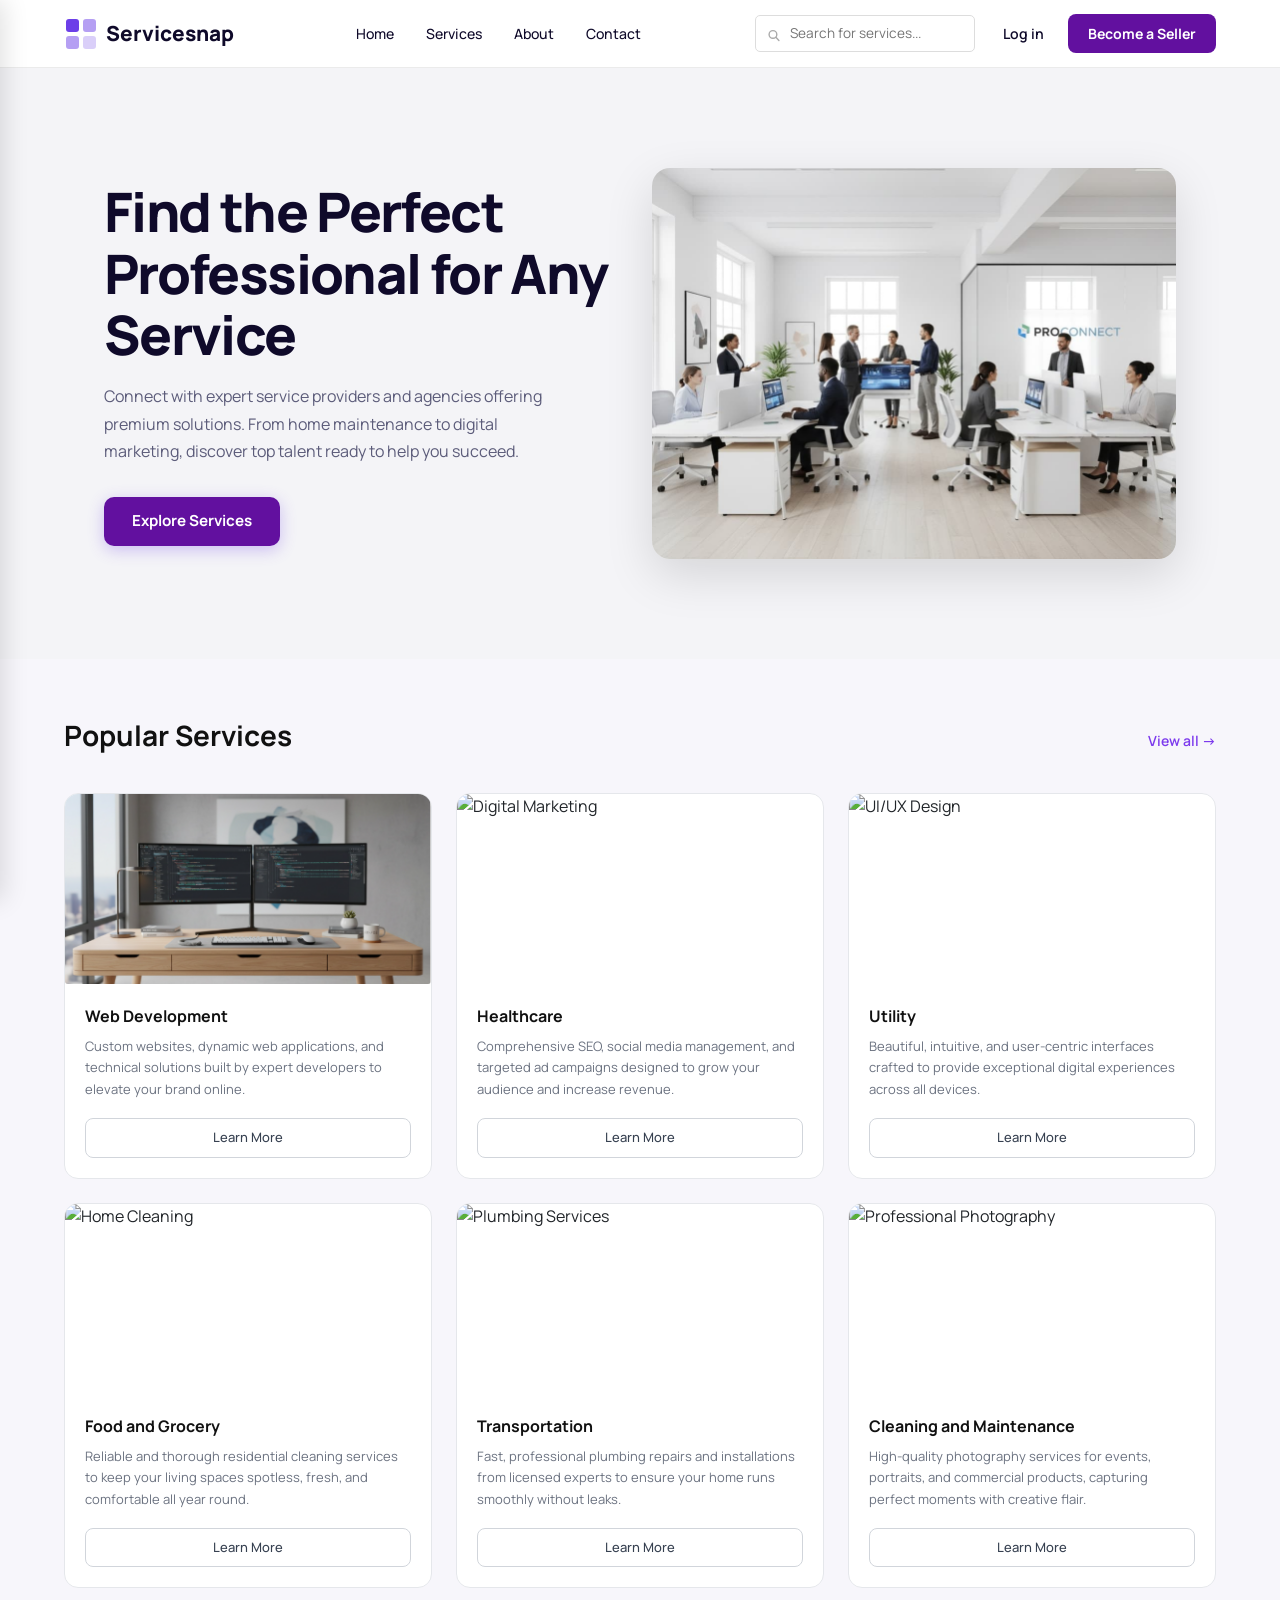
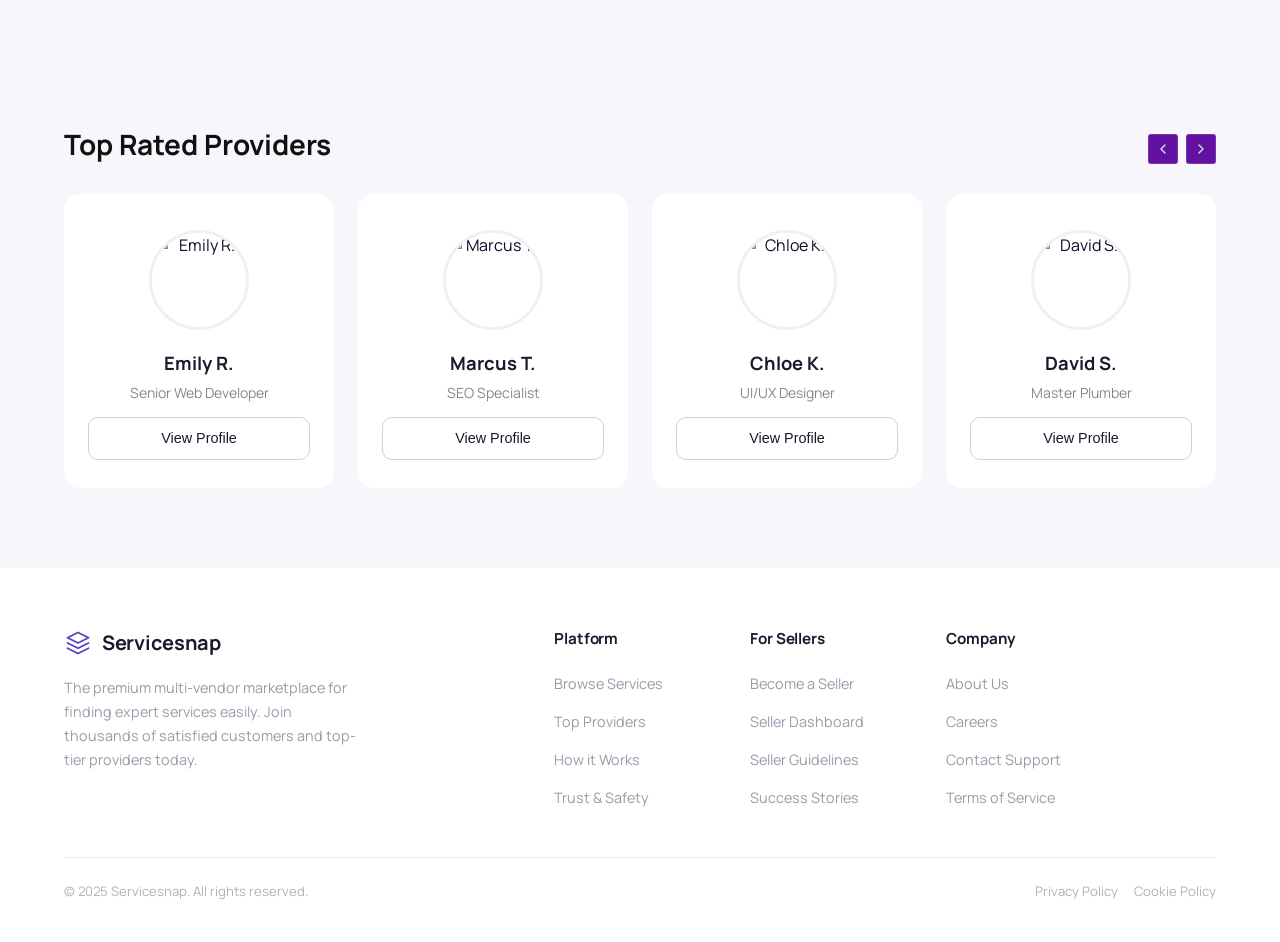
==== index.html @ 3f1d6175 "first project git upload" ====
<!doctype html>
<html lang="en">
  <head>
    <meta charset="UTF-8" />
    <meta name="viewport" content="width=device-width, initial-scale=1.0" />
    <title>Servicesnap – Find the Perfect Professional</title>
    <link
      href="https://cdn.jsdelivr.net/npm/bootstrap@5.3.3/dist/css/bootstrap.min.css"
      rel="stylesheet"
    />
    <link
      href="https://fonts.googleapis.com/css2?family=Manrope:wght@400;500;600;700;800&display=swap"
      rel="stylesheet"
    />
    <!-- Swiper CSS -->
    <link
      rel="stylesheet"
      href="https://cdn.jsdelivr.net/npm/swiper@11/swiper-bundle.min.css"
    />
    <link rel="stylesheet" href="assets/css/bootstrap.min.css" />
    <link rel="stylesheet" href="assets/css/style.css" />
  </head>
  <body>
    <!-- ────────────── NAVBAR ────────────── -->
    <nav class="navbar">
      <div class="container d-flex align-items-center justify-content-between">
        <!-- Brand -->
        <a href="#" class="navbar-brand">
          <svg class="brand-icon" viewBox="0 0 34 34" fill="none">
            <rect x="2" y="2" width="13" height="13" rx="3" fill="#6C3FE8" />
            <rect
              x="19"
              y="2"
              width="13"
              height="13"
              rx="3"
              fill="#6C3FE8"
              opacity="0.5"
            />
            <rect
              x="2"
              y="19"
              width="13"
              height="13"
              rx="3"
              fill="#6C3FE8"
              opacity="0.5"
            />
            <rect
              x="19"
              y="19"
              width="13"
              height="13"
              rx="3"
              fill="#6C3FE8"
              opacity="0.25"
            />
          </svg>
          Servicesnap
        </a>
        <ul class="navbar-nav flex-row d-none d-lg-flex">
          <li class="nav-item"><a class="nav-link" href="#">Home</a></li>
          <li class="nav-item"><a class="nav-link" href="#">Services</a></li>
          <li class="nav-item"><a class="nav-link" href="#">About</a></li>
          <li class="nav-item"><a class="nav-link" href="#">Contact</a></li>
        </ul>
        <!-- Desktop nav links -->
        <div class="desktop-nav-items d-flex align-items-center gap-1">
          <div class="search-wrap ms-2">
            <span class="search-icon">
              <svg width="14" height="14" viewBox="0 0 20 20" fill="none">
                <circle
                  cx="8.5"
                  cy="8.5"
                  r="5.5"
                  stroke="#aaa"
                  stroke-width="2"
                />
                <path
                  d="M13 13L17 17"
                  stroke="#aaa"
                  stroke-width="2"
                  stroke-linecap="round"
                />
              </svg>
            </span>
            <input
              type="text"
              class="search-box"
              placeholder="Search for services..."
            />
          </div>

          <button class="btn-login ms-2">Log in</button>
          <button class="btn-seller ms-1">Become a Seller</button>
        </div>

        <!-- Hamburger -->
        <button class="navbar-toggler" id="hamburgerBtn" aria-label="Open menu">
          <div class="hamburger" id="hamburger">
            <span></span>
            <span></span>
            <span></span>
          </div>
        </button>
      </div>
    </nav>

    <!-- ────────────── DRAWER OVERLAY ────────────── -->
    <div class="drawer-overlay" id="drawerOverlay"></div>

    <!-- ────────────── MOBILE DRAWER ────────────── -->
    <aside class="mobile-drawer" id="mobileDrawer" aria-hidden="true">
      <div class="drawer-header">
        <a href="#" class="navbar-brand" style="font-size: 1.15rem">
          <svg width="28" height="28" viewBox="0 0 34 34" fill="none">
            <rect x="2" y="2" width="13" height="13" rx="3" fill="#6C3FE8" />
            <rect
              x="19"
              y="2"
              width="13"
              height="13"
              rx="3"
              fill="#6C3FE8"
              opacity="0.5"
            />
            <rect
              x="2"
              y="19"
              width="13"
              height="13"
              rx="3"
              fill="#6C3FE8"
              opacity="0.5"
            />
            <rect
              x="19"
              y="19"
              width="13"
              height="13"
              rx="3"
              fill="#6C3FE8"
              opacity="0.25"
            />
          </svg>
          Servify
        </a>
        <button class="drawer-close" id="drawerClose" aria-label="Close menu">
          ✕
        </button>
      </div>

      <div class="drawer-search mt-2">
        <input type="text" placeholder="Search for services..." />
      </div>

      <nav class="drawer-nav">
        <a href="#">Home</a>
        <a href="#">Services</a>
        <a href="#">About</a>
        <a href="#">Contact</a>
      </nav>

      <div class="drawer-footer">
        <a href="#" class="btn-login-full">Log in</a>
        <a href="#" class="btn-seller-full">Become a Seller</a>
      </div>
    </aside>

    <!-- ────────────── HERO SECTION ────────────── -->
    <section class="hero-section">
      <div class="container">
        <div class="row align-items-center">
          <!-- Left Text -->
          <div class="col-lg-6 col-md-6 hero-text mb-4 mb-md-0">
            <h1 class="hero-title">
              Find the Perfect<br />Professional for Any Service
            </h1>
            <p class="hero-subtitle">
              Connect with expert service providers and agencies offering
              premium solutions. From home maintenance to digital marketing,
              discover top talent ready to help you succeed.
            </p>
            <div class="d-flex align-items-center flex-wrap gap-3">
              <a href="#" class="btn-explore">Explore Services</a>
            </div>
          </div>

          <!-- Right Image -->
          <div class="col-lg-6 col-md-6">
            <div class="hero-image-wrap">
              <img
                src="assets/images/hero.png"
                alt="Professional team working in a modern office"
              />
            </div>
          </div>
        </div>
      </div>
    </section>

    <div class="service-section">
      <div class="container">
        <div class="sec-head">
          <h2 class="sec-title">Popular Services</h2>
          <a href="#" class="view-all">View all &#8594;</a>
        </div>
        <div class="grid" id="grid">
          <!-- Card 1 -->
          <div class="card visible">
            <div class="img-wrap">
              <img
                class="card-img"
                src="assets/images/website.png"
                alt="Web Development"
                loading="lazy"
              />
            </div>
            <div class="card-body">
              <div class="card-title">Web Development</div>
              <div class="card-desc">
                Custom websites, dynamic web applications, and technical
                solutions built by expert developers to elevate your brand
                online.
              </div>
              <button class="btn-learn">Learn More</button>
            </div>
          </div>

          <!-- Card 2 -->
          <div class="card visible">
            <div class="img-wrap">
              <img
                class="card-img"
                src="https://images.unsplash.com/photo-1460925895917-afdab827c52f?w=600&q=80"
                alt="Digital Marketing"
                loading="lazy"
              />
            </div>
            <div class="card-body">
              <div class="card-title">Healthcare</div>
              <div class="card-desc">
                Comprehensive SEO, social media management, and targeted ad
                campaigns designed to grow your audience and increase revenue.
              </div>
              <button class="btn-learn">Learn More</button>
            </div>
          </div>

          <!-- Card 3 -->
          <div class="card visible">
            <div class="img-wrap">
              <img
                class="card-img"
                src="https://images.unsplash.com/photo-1586717791821-3f44a563fa4c?w=600&q=80"
                alt="UI/UX Design"
                loading="lazy"
              />
            </div>
            <div class="card-body">
              <div class="card-title">Utility</div>
              <div class="card-desc">
                Beautiful, intuitive, and user-centric interfaces crafted to
                provide exceptional digital experiences across all devices.
              </div>
              <button class="btn-learn">Learn More</button>
            </div>
          </div>

          <!-- Card 4 -->
          <div class="card visible">
            <div class="img-wrap">
              <img
                class="card-img"
                src="https://images.unsplash.com/photo-1558618666-fcd25c85cd64?w=600&q=80"
                alt="Home Cleaning"
                loading="lazy"
              />
            </div>
            <div class="card-body">
              <div class="card-title">Food and Grocery</div>
              <div class="card-desc">
                Reliable and thorough residential cleaning services to keep your
                living spaces spotless, fresh, and comfortable all year round.
              </div>
              <button class="btn-learn">Learn More</button>
            </div>
          </div>

          <!-- Card 5 -->
          <div class="card visible">
            <div class="img-wrap">
              <img
                class="card-img"
                src="https://images.unsplash.com/photo-1585771724684-38269d6639fd?w=600&q=80"
                alt="Plumbing Services"
                loading="lazy"
              />
            </div>
            <div class="card-body">
              <div class="card-title">Transportation</div>
              <div class="card-desc">
                Fast, professional plumbing repairs and installations from
                licensed experts to ensure your home runs smoothly without
                leaks.
              </div>
              <button class="btn-learn">Learn More</button>
            </div>
          </div>

          <!-- Card 6 -->
          <div class="card visible">
            <div class="img-wrap">
              <img
                class="card-img"
                src="https://images.unsplash.com/photo-1606983340126-99ab4feaa64a?w=600&q=80"
                alt="Professional Photography"
                loading="lazy"
              />
            </div>
            <div class="card-body">
              <div class="card-title">Cleaning and Maintenance</div>
              <div class="card-desc">
                High-quality photography services for events, portraits, and
                commercial products, capturing perfect moments with creative
                flair.
              </div>
              <button class="btn-learn">Learn More</button>
            </div>
          </div>

          <!-- Card 7 (hidden) -->
          <div class="card extra">
            <div class="img-wrap">
              <img
                class="card-img"
                src="https://images.unsplash.com/photo-1574717024653-61fd2cf4d44d?w=600&q=80"
                alt="Video Editing"
                loading="lazy"
              />
            </div>
            <div class="card-body">
              <div class="card-title">Video Editing</div>
              <div class="card-desc">
                Professional video editing and post-production for commercials,
                social media, weddings and corporate content.
              </div>
              <button class="btn-learn">Learn More</button>
            </div>
          </div>

          <!-- Card 8 (hidden) -->
          <div class="card extra">
            <div class="img-wrap">
              <img
                class="card-img"
                src="https://images.unsplash.com/photo-1553877522-43269d4ea984?w=600&q=80"
                alt="Business Consulting"
                loading="lazy"
              />
            </div>
            <div class="card-body">
              <div class="card-title">Business Consulting</div>
              <div class="card-desc">
                Strategic consulting to optimize your operations, drive growth,
                and solve your toughest organizational challenges.
              </div>
              <button class="btn-learn">Learn More</button>
            </div>
          </div>

          <!-- Card 9 (hidden) -->
          <div class="card extra">
            <div class="img-wrap">
              <img
                class="card-img"
                src="https://images.unsplash.com/photo-1588702547923-7093a6c3ba33?w=600&q=80"
                alt="IT Support"
                loading="lazy"
              />
            </div>
            <div class="card-body">
              <div class="card-title">IT Support</div>
              <div class="card-desc">
                Reliable IT support and managed services for businesses of all
                sizes, keeping your systems secure, fast and always online.
              </div>
              <button class="btn-learn">Learn More</button>
            </div>
          </div>
        </div>
      </div>
    </div>
    <div class="service-provider">
      <div class="container">
        <div
          class="d-flex justify-content-between align-items-center mb-4 flex-wrap gap-3"
        >
          <h2 class="sec-title">Top Rated Providers</h2>

          <div class="d-flex align-items-center gap-3">
            <!-- Prev / Next arrows -->
            <div class="d-flex gap-2">
              <button
                class="swiper-nav-btn"
                id="provPrev"
                aria-label="Previous"
              >
                <svg
                  width="16"
                  height="16"
                  viewBox="0 0 24 24"
                  fill="none"
                  stroke="currentColor"
                  stroke-width="2.4"
                  stroke-linecap="round"
                  stroke-linejoin="round"
                >
                  <path d="M15 18l-6-6 6-6" />
                </svg>
              </button>
              <button class="swiper-nav-btn" id="provNext" aria-label="Next">
                <svg
                  width="16"
                  height="16"
                  viewBox="0 0 24 24"
                  fill="none"
                  stroke="currentColor"
                  stroke-width="2.4"
                  stroke-linecap="round"
                  stroke-linejoin="round"
                >
                  <path d="M9 18l6-6-6-6" />
                </svg>
              </button>
            </div>
          </div>
        </div>

        <!-- Swiper Slider -->
        <div class="swiper providers-swiper">
          <div class="swiper-wrapper">
            <!-- Slide 1 -->
            <div class="swiper-slide">
              <div class="provider-card">
                <img
                  src="https://randomuser.me/api/portraits/women/44.jpg"
                  alt="Emily R."
                  class="provider-avatar"
                />
                <div class="provider-name">Emily R.</div>
                <div class="provider-role">Senior Web Developer</div>
               
                <button class="btn-view-profile">View Profile</button>
              </div>
            </div>

            <!-- Slide 2 -->
            <div class="swiper-slide">
              <div class="provider-card">
                <img
                  src="https://randomuser.me/api/portraits/men/52.jpg"
                  alt="Marcus T."
                  class="provider-avatar"
                />
                <div class="provider-name">Marcus T.</div>
                <div class="provider-role">SEO Specialist</div>
                
                <button class="btn-view-profile">View Profile</button>
              </div>
            </div>

            <!-- Slide 3 -->
            <div class="swiper-slide">
              <div class="provider-card">
                <img
                  src="https://randomuser.me/api/portraits/women/68.jpg"
                  alt="Chloe K."
                  class="provider-avatar"
                />
                <div class="provider-name">Chloe K.</div>
                <div class="provider-role">UI/UX Designer</div>
               
                <button class="btn-view-profile">View Profile</button>
              </div>
            </div>

            <!-- Slide 4 -->
            <div class="swiper-slide">
              <div class="provider-card">
                <img
                  src="https://randomuser.me/api/portraits/men/36.jpg"
                  alt="David S."
                  class="provider-avatar"
                />
                <div class="provider-name">David S.</div>
                <div class="provider-role">Master Plumber</div>
               
                <button class="btn-view-profile">View Profile</button>
              </div>
            </div>

            <!-- Slide 5 -->
            <div class="swiper-slide">
              <div class="provider-card">
                <img
                  src="https://randomuser.me/api/portraits/women/25.jpg"
                  alt="Sarah M."
                  class="provider-avatar"
                />
                <div class="provider-name">Sarah M.</div>
                <div class="provider-role">Content Strategist</div>
               
                <button class="btn-view-profile">View Profile</button>
              </div>
            </div>

            <!-- Slide 6 -->
            <div class="swiper-slide">
              <div class="provider-card">
                <img
                  src="https://randomuser.me/api/portraits/men/78.jpg"
                  alt="James L."
                  class="provider-avatar"
                />
                <div class="provider-name">James L.</div>
                <div class="provider-role">DevOps Engineer</div>
               
                <button class="btn-view-profile">View Profile</button>
              </div>
            </div>
          </div>
        </div>
      </div>
    </div>

    <footer class="site-footer">
      <div class="container">
        <div class="row">
          <!-- Brand + Tagline -->
          <div class="col-12 col-md-12 col-lg-4 footer-brand-col mb-4 mb-lg-0">
            <div class="footer-brand">
              <!-- Layered stack SVG icon -->
              <svg
                class="stack-icon"
                viewBox="0 0 32 32"
                fill="none"
                xmlns="http://www.w3.org/2000/svg"
              >
                <path
                  d="M4 22L16 28L28 22"
                  stroke="#5b3fc4"
                  stroke-width="2.2"
                  stroke-linecap="round"
                  stroke-linejoin="round"
                />
                <path
                  d="M4 16L16 22L28 16"
                  stroke="#5b3fc4"
                  stroke-width="2.2"
                  stroke-linecap="round"
                  stroke-linejoin="round"
                />
                <path
                  d="M4 10L16 16L28 10L16 4L4 10Z"
                  stroke="#5b3fc4"
                  stroke-width="2.2"
                  stroke-linecap="round"
                  stroke-linejoin="round"
                />
              </svg>
              <span class="brand-name">Servicesnap</span>
            </div>
            <p class="footer-tagline">
              The premium multi-vendor marketplace for finding expert services
              easily. Join thousands of satisfied customers and top-tier
              providers today.
            </p>
          </div>

          <!-- Spacer on large screens -->
          <div class="col-lg-1 d-none d-lg-block"></div>

          <!-- Platform -->
          <div class="col-6 col-sm-4 col-lg-2 footer-col mb-4 mb-lg-0">
            <div class="footer-col-title">Platform</div>
            <ul class="footer-nav-list">
              <li><a href="#">Browse Services</a></li>
              <li><a href="#">Top Providers</a></li>
              <li><a href="#">How it Works</a></li>
              <li><a href="#">Trust &amp; Safety</a></li>
            </ul>
          </div>

          <!-- For Sellers -->
          <div class="col-6 col-sm-4 col-lg-2 footer-col mb-4 mb-lg-0">
            <div class="footer-col-title">For Sellers</div>
            <ul class="footer-nav-list">
              <li><a href="#">Become a Seller</a></li>
              <li><a href="#">Seller Dashboard</a></li>
              <li><a href="#">Seller Guidelines</a></li>
              <li><a href="#">Success Stories</a></li>
            </ul>
          </div>

          <!-- Company -->
          <div class="col-6 col-sm-4 col-lg-2 footer-col mb-4 mb-lg-0">
            <div class="footer-col-title">Company</div>
            <ul class="footer-nav-list">
              <li><a href="#">About Us</a></li>
              <li><a href="#">Careers</a></li>
              <li><a href="#">Contact Support</a></li>
              <li><a href="#">Terms of Service</a></li>
            </ul>
          </div>
        </div>

        <!-- Bottom Bar -->
        <div class="footer-bottom">
          <p>&copy; 2025 Servicesnap. All rights reserved.</p>
          <div class="d-flex gap-3 flex-wrap">
            <a href="#">Privacy Policy</a>
            <a href="#">Cookie Policy</a>
          </div>
        </div>
      </div>
    </footer>

    <script>
      const hamburgerBtn = document.getElementById("hamburgerBtn");
      const hamburger = document.getElementById("hamburger");
      const drawer = document.getElementById("mobileDrawer");
      const overlay = document.getElementById("drawerOverlay");
      const drawerClose = document.getElementById("drawerClose");

      function openDrawer() {
        drawer.classList.add("open");
        overlay.classList.add("active");
        hamburger.classList.add("open");
        drawer.setAttribute("aria-hidden", "false");
        document.body.style.overflow = "hidden";
      }

      function closeDrawer() {
        drawer.classList.remove("open");
        overlay.classList.remove("active");
        hamburger.classList.remove("open");
        drawer.setAttribute("aria-hidden", "true");
        document.body.style.overflow = "";
      }

      hamburgerBtn.addEventListener("click", () => {
        drawer.classList.contains("open") ? closeDrawer() : openDrawer();
      });

      drawerClose.addEventListener("click", closeDrawer);
      overlay.addEventListener("click", closeDrawer);

      // Close on ESC
      document.addEventListener("keydown", (e) => {
        if (e.key === "Escape") closeDrawer();
      });

      // Close drawer on nav link click (mobile)
      drawer
        .querySelectorAll(".drawer-nav a, .drawer-footer a")
        .forEach((link) => {
          link.addEventListener("click", closeDrawer);
        });
    </script>
    <!-- Back to Top Button -->
    <button id="backToTop" aria-label="Back to top">
      <svg
        viewBox="0 0 24 24"
        fill="none"
        stroke="currentColor"
        stroke-width="2.5"
        stroke-linecap="round"
        stroke-linejoin="round"
      >
        <path d="M18 15l-6-6-6 6" />
      </svg>
    </button>

    <script>
      const btn = document.getElementById("backToTop");

      window.addEventListener("scroll", () => {
        if (window.scrollY > 200) {
          btn.classList.add("show");
        } else {
          btn.classList.remove("show");
        }
      });

      btn.addEventListener("click", () => {
        window.scrollTo({ top: 0, behavior: "smooth" });
      });
    </script>
    <script src="assets/js/bootstrap.min.js"></script>
    <!-- Swiper JS -->
    <script src="https://cdn.jsdelivr.net/npm/swiper@11/swiper-bundle.min.js"></script>
    <script>
      const swiper = new Swiper(".providers-swiper", {
        loop: true,
        grabCursor: true,
        spaceBetween: 24,
        pagination: {
          el: ".swiper-pagination",
          clickable: true,
        },
        navigation: {
          prevEl: "#provPrev",
          nextEl: "#provNext",
        },
        breakpoints: {
          0: { slidesPerView: 1, spaceBetween: 16 },
          480: { slidesPerView: 1.3, spaceBetween: 16 },
          640: { slidesPerView: 2, spaceBetween: 20 },
          900: { slidesPerView: 3, spaceBetween: 24 },
          1200: { slidesPerView: 4, spaceBetween: 24 },
        },
      });
    </script>
    <script src="assets/js/custom.js"></script>
  </body>
</html>
---- assets/css/style.css ----
*,
*::before,
*::after {
  box-sizing: border-box;
  margin: 0;
  padding: 0;
}

:root {
  --purple: #62109f;
  --purple-dark: #5530c4;
  --purple-light: #ede9fd;
  --text-dark: #0f0a2a;
  --text-muted: #5c5c7a;
  --bg-light: #f4f4f7;
  --white: #ffffff;
  --nav-height: 68px;
}
.container {
  max-width: 1200px;
  margin: 0 auto;
}
body {
  font-family: "Manrope", sans-serif;
  background: #f7f6fb;
  color: var(--text-dark);
  overflow-x: hidden;
}

/* ──────────── NAVBAR ──────────── */
.navbar {
  height: var(--nav-height);
  background: var(--white);
  border-bottom: 1px solid #ebebeb;
  position: sticky;
  top: 0;
  z-index: 1000;
}

.navbar-brand {
  display: flex;
  align-items: center;
  gap: 8px;
  font-size: 1.3rem;
  font-weight: 800;
  color: var(--text-dark) !important;
  text-decoration: none;
}

.brand-icon {
  width: 34px;
  height: 34px;
}

.navbar-nav .nav-link {
  font-size: 0.88rem;
  font-weight: 500;
  color: var(--text-dark) !important;
  padding: 0.45rem 1rem !important;
  transition: color 0.2s;
}

.navbar-nav .nav-link:hover {
  color: var(--purple) !important;
}

.search-box {
  border: 1px solid #ddd;
  border-radius: 5px;
  padding: 7px 18px;
  font-size: 0.85rem;
  width: 220px;
  outline: none;
  font-family: "Manrope", sans-serif;
  transition: border-color 0.2s;
}
.search-box:focus {
  border-color: var(--purple);
}

.search-wrap {
  position: relative;
}
.search-wrap .search-icon {
  position: absolute;
  left: 12px;
  top: 50%;
  transform: translateY(-50%);
  color: #aaa;
  font-size: 14px;
  pointer-events: none;
}
.search-wrap input {
  padding-left: 34px;
}

.btn-login {
  background: transparent;
  border: none;
  font-size: 0.88rem;
  font-weight: 600;
  color: var(--text-dark);
  cursor: pointer;
  padding: 7px 16px;
  border-radius: 8px;
  transition: background 0.2s;
}
.btn-login:hover {
  background: var(--bg-light);
}

.btn-seller {
  background: var(--purple);
  color: var(--white);
  border: none;
  border-radius: 8px;
  padding: 9px 20px;
  font-size: 0.88rem;
  font-weight: 700;
  cursor: pointer;
  transition:
    background 0.2s,
    transform 0.15s;
  white-space: nowrap;
}
.btn-seller:hover {
  background: var(--purple-dark);
  transform: translateY(-1px);
}

/* ──────────── MOBILE OFFCANVAS MENU ──────────── */
.navbar-toggler {
  border: none;
  background: transparent;
  padding: 6px;
  cursor: pointer;
  display: none;
}

.hamburger {
  width: 24px;
  height: 18px;
  display: flex;
  flex-direction: column;
  justify-content: space-between;
  cursor: pointer;
}

.hamburger span {
  display: block;
  height: 2.5px;
  background: var(--text-dark);
  border-radius: 4px;
  transition: all 0.35s cubic-bezier(0.4, 0, 0.2, 1);
  transform-origin: center;
}

.hamburger.open span:nth-child(1) {
  transform: translateY(7.75px) rotate(45deg);
}
.hamburger.open span:nth-child(2) {
  opacity: 0;
  transform: scaleX(0);
}
.hamburger.open span:nth-child(3) {
  transform: translateY(-7.75px) rotate(-45deg);
}

/* Slide-in drawer from left */
.mobile-drawer {
  position: fixed;
  top: 0;
  left: 0;
  width: 280px;
  height: 100vh;
  background: var(--white);
  box-shadow: 4px 0 24px rgba(0, 0, 0, 0.12);
  transform: translateX(-100%);
  transition: transform 0.38s cubic-bezier(0.4, 0, 0.2, 1);
  z-index: 2000;
  display: flex;
  flex-direction: column;
  padding: 0;
  overflow-y: auto;
}

.mobile-drawer.open {
  transform: translateX(0);
}

.drawer-overlay {
  position: fixed;
  inset: 0;
  background: rgba(0, 0, 0, 0.4);
  z-index: 1999;
  opacity: 0;
  pointer-events: none;
  transition: opacity 0.35s ease;
}

.drawer-overlay.active {
  opacity: 1;
  pointer-events: all;
}

.drawer-header {
  display: flex;
  align-items: center;
  justify-content: space-between;
  padding: 18px 20px;
  border-bottom: 1px solid #eee;
}

.drawer-close {
  background: transparent;
  border: none;
  cursor: pointer;
  width: 32px;
  height: 32px;
  border-radius: 50%;
  display: flex;
  align-items: center;
  justify-content: center;
  transition: background 0.2s;
  font-size: 18px;
  color: var(--text-muted);
}

.drawer-close:hover {
  background: var(--bg-light);
}

.drawer-nav {
  padding: 12px 0;
  flex: 1;
}

.drawer-nav a {
  display: block;
  padding: 13px 24px;
  font-size: 0.95rem;
  font-weight: 500;
  color: var(--text-dark);
  text-decoration: none;
  transition:
    background 0.2s,
    color 0.2s,
    padding-left 0.2s;
  border-left: 3px solid transparent;
}

.drawer-nav a:hover {
  background: var(--purple-light);
  color: var(--purple);
  padding-left: 30px;
  border-left-color: var(--purple);
}

.drawer-footer {
  padding: 20px;
  border-top: 1px solid #eee;
  display: flex;
  flex-direction: column;
  gap: 10px;
}

.drawer-footer .btn-login-full {
  width: 100%;
  padding: 11px;
  text-align: center;
  border: 1.5px solid #ddd;
  border-radius: 8px;
  font-weight: 600;
  font-size: 0.9rem;
  color: var(--text-dark);
  text-decoration: none;
  transition: border-color 0.2s;
}

.drawer-footer .btn-login-full:hover {
  border-color: var(--purple);
  color: var(--purple);
}

.drawer-footer .btn-seller-full {
  width: 100%;
  padding: 11px;
  text-align: center;
  background: var(--purple);
  color: var(--white);
  border-radius: 8px;
  font-weight: 700;
  font-size: 0.9rem;
  text-decoration: none;
  transition: background 0.2s;
}

.drawer-footer .btn-seller-full:hover {
  background: var(--purple-dark);
}

.drawer-search {
  padding: 12px 20px 0;
}

.drawer-search input {
  width: 100%;
  border: 1px solid #ddd;
  border-radius: 5px;
  padding: 9px 18px;
  font-size: 0.88rem;
  font-family: "Manrope", sans-serif;
  outline: none;
}

.drawer-search input:focus {
  border-color: var(--purple);
}

/* ──────────── HERO SECTION ──────────── */
.hero-section {
  background: var(--bg-light);
  padding: 100px 80px;
}

.hero-title {
  font-size: clamp(2.2rem, 5vw, 3.4rem);
  font-weight: 800;
  line-height: 1.13;
  color: var(--text-dark);
  letter-spacing: -0.03em;
  margin-bottom: 1.1rem;
}

.hero-subtitle {
  font-size: 1rem;
  color: var(--text-muted);
  line-height: 1.7;
  max-width: 440px;
  margin-bottom: 2rem;
}

.btn-explore {
  background: var(--purple);
  color: var(--white);
  border: none;
  border-radius: 10px;
  padding: 13px 28px;
  font-size: 0.95rem;
  font-weight: 700;
  cursor: pointer;
  text-decoration: none;
  display: inline-flex;
  align-items: center;
  gap: 8px;
  transition:
    background 0.2s,
    transform 0.15s,
    box-shadow 0.2s;
  box-shadow: 0 4px 16px rgba(108, 63, 232, 0.3);
}

.btn-explore:hover {
  background: var(--purple-dark);
  transform: translateY(-2px);
  box-shadow: 0 8px 24px rgba(108, 63, 232, 0.38);
  color: var(--white);
}

.btn-how {
  background: transparent;
  border: none;
  font-size: 0.93rem;
  font-weight: 600;
  color: var(--text-dark);
  cursor: pointer;
  display: inline-flex;
  align-items: center;
  gap: 9px;
  text-decoration: none;
  transition: color 0.2s;
}

.btn-how:hover {
  color: var(--purple);
}

.play-circle {
  width: 36px;
  height: 36px;
  border-radius: 50%;
  border: 1.5px solid currentColor;
  display: flex;
  align-items: center;
  justify-content: center;
  flex-shrink: 0;
  transition:
    background 0.2s,
    color 0.2s;
}

.btn-how:hover .play-circle {
  background: var(--purple);
  color: var(--white);
  border-color: var(--purple);
}

.play-triangle {
  width: 0;
  height: 0;
  border-style: solid;
  border-width: 5px 0 5px 9px;
  border-color: transparent transparent transparent currentColor;
  margin-left: 2px;
}

.hero-image-wrap {
  position: relative;
  border-radius: 18px;
  overflow: hidden;
  box-shadow: 0 16px 48px rgba(0, 0, 0, 0.13);
}

.hero-image-wrap img {
  width: 100%;
  height: 100%;
  object-fit: cover;
  display: block;
}

/* Fade-in animation on load */
.hero-text {
  animation: fadeUp 0.7s ease both;
}
.hero-image-wrap {
  animation: fadeUp 0.7s 0.18s ease both;
}

@keyframes fadeUp {
  from {
    opacity: 0;
    transform: translateY(28px);
  }
  to {
    opacity: 1;
    transform: translateY(0);
  }
}

/* ──────────── RESPONSIVE ──────────── */
@media (max-width: 991px) {
  .desktop-nav-items {
    display: none !important;
  }
  .navbar-toggler {
    display: flex;
  }
}

@media (max-width: 767px) {
  .hero-section {
    padding: 40px 0 50px;
    min-height: unset;
  }
  .hero-image-wrap {
    margin-top: 36px;
    border-radius: 14px;
    max-height: 260px;
  }
}
/* ===========Service Section Start=========== */
.service-section {
  padding: 60px 0px;
  margin: 0 auto;
}

.sec-head {
  display: flex;
  align-items: center;
  justify-content: space-between;
  margin-bottom: 32px;
}

.sec-title {
  font-size: 28px;
  font-weight: 700;
  color: #111;
}

.view-all {
  color: #7c3aed;
  font-size: 14px;
  font-weight: 600;
  text-decoration: none;
  display: flex;
  align-items: center;
  gap: 5px;
  transition: gap 0.2s;
}

.view-all:hover {
  gap: 10px;
  color: #6d28d9;
}

.grid {
  display: grid;
  grid-template-columns: repeat(3, 1fr);
  gap: 24px;
}

.card {
  background: #fff;
  border: 1px solid #e5e7eb;
  border-radius: 14px;
  overflow: hidden;
  transition:
    transform 0.25s,
    box-shadow 0.25s;
  display: none;
}

.card.visible {
  display: block;
}

.card:hover {
  transform: translateY(-7px);
  box-shadow: 0 16px 40px rgba(0, 0, 0, 0.1);
}

.img-wrap {
  overflow: hidden;
  height: 190px;
}

.card-img {
  width: 100%;
  height: 190px;
  object-fit: cover;
  display: block;
  transition: transform 0.35s;
}

.card:hover .card-img {
  transform: scale(1.06);
}

.card-body {
  padding: 20px;
}

.card-title {
  font-size: 16px;
  font-weight: 700;
  color: #111;
  margin-bottom: 8px;
}

.card-desc {
  font-size: 13px;
  color: #6b7280;
  line-height: 1.65;
  margin-bottom: 18px;
  min-height: 58px;
}

.btn-learn {
  display: block;
  width: 100%;
  padding: 9px 0;
  border: 1.5px solid #d1d5db;
  background: #fff;
  color: #374151;
  font-size: 13px;
  font-weight: 500;
  border-radius: 8px;
  cursor: pointer;
  transition:
    background 0.2s,
    color 0.2s,
    border-color 0.2s;
  text-align: center;
}

.btn-learn:hover {
  background: #7c3aed;
  color: #fff;
  border-color: #7c3aed;
}

@media (max-width: 900px) {
  .grid {
    grid-template-columns: repeat(2, 1fr);
  }
}
@media (max-width: 560px) {
  .grid {
    grid-template-columns: 1fr;
  }
}
/* ===========Service Section End=========== */

.section-title {
  font-size: 2rem;
  font-weight: 700;
  color: #c8cfe8;
  letter-spacing: -0.5px;
}

.view-all-link {
  color: #7c5cfc;
  text-decoration: none;
  font-weight: 500;
  font-size: 0.95rem;
  display: inline-flex;
  align-items: center;
  gap: 6px;
  transition: gap 0.2s ease;
}

.view-all-link:hover {
  color: #9b82ff;
  gap: 10px;
}

.view-all-link svg {
  transition: transform 0.2s ease;
}

.view-all-link:hover svg {
  transform: translateX(3px);
}


/* ===============Service Section End================== */
/* ===========Service-provider Section Start=========== */
.service-provider {
  padding: 80px 0;
}
/* Provider Card */
.provider-card {
  background: #ffffff;
  border-radius: 16px;
  padding: 36px 24px 28px;
  text-align: center;
  border: none;
  transition:
    transform 0.25s ease,
    box-shadow 0.25s ease;
}

.provider-card:hover {
  transform: translateY(-6px);
}

.provider-avatar {
  width: 100px;
  height: 100px;
  border-radius: 50%;
  object-fit: cover;
  margin: 0 auto 20px;
  display: block;
  border: 3px solid #f0f0f0;
}

.provider-name {
  font-size: 1.15rem;
  font-weight: 700;
  color: #1a1a2e;
  margin-bottom: 4px;
}

.provider-role {
  font-size: 0.875rem;
  color: #888;
  font-weight: 400;
  margin-bottom: 14px;
}

.btn-view-profile {
  width: 100%;
  border: 1.5px solid #d0d0d0;
  background: transparent;
  color: #1a1a2e;
  border-radius: 10px;
  padding: 10px 0;
  font-size: 0.9rem;
  font-weight: 500;
  font-family: "DM Sans", sans-serif;
  transition:
    background 0.2s ease,
    border-color 0.2s ease,
    color 0.2s ease;
}

.btn-view-profile:hover {
  background: var(--purple);
  border-color: #1a1a2e;
  color: #fff;
}

/* ── Swiper Nav Arrows ── */
.swiper-nav-btn {
  width: 30px;
  height: 30px;
  border-radius: 10%;
  border: 1.5px solid rgba(255, 255, 255, 0.15);
  background: var(--purple);
  color: #c8cfe8;
  display: inline-flex;
  align-items: center;
  justify-content: center;
  cursor: pointer;
  transition:
    background 0.2s ease,
    border-color 0.2s ease;
  flex-shrink: 0;
}
.swiper-nav-btn:hover {
  background: #7c5cfc;
  border-color: #7c5cfc;
  color: #fff;
}

/* ── Responsive ── */
@media (max-width: 575.98px) {
  .swiper-nav-btn {
    width: 34px;
    height: 34px;
  }
}
/* ===========Service-provider Section End=========== */
/* ── Footer ── */
.site-footer {
  background: #ffffff;
  padding: 60px 0 40px;
}

/* Brand block */
.footer-brand {
  display: flex;
  align-items: center;
  gap: 10px;
  margin-bottom: 18px;
}

.footer-brand .brand-name {
  font-size: 1.25rem;
  font-weight: 700;
  color: #1a1a2e;
  letter-spacing: -0.3px;
}

/* Stack icon SVG */
.stack-icon {
  width: 28px;
  height: 28px;
  flex-shrink: 0;
}

.footer-tagline {
  font-size: 0.9rem;
  color: #9a9aaa;
  line-height: 1.65;
  max-width: 300px;
}

/* Nav columns */
.footer-col-title {
  font-size: 0.95rem;
  font-weight: 700;
  color: #1a1a2e;
  margin-bottom: 20px;
  letter-spacing: -0.1px;
}

.footer-nav-list {
  list-style: none;
  padding: 0;
  margin: 0;
  display: flex;
  flex-direction: column;
  gap: 14px;
}

.footer-nav-list li a {
  text-decoration: none;
  font-size: 0.9rem;
  color: #9a9aaa;
  font-weight: 400;
  transition: color 0.2s ease;
  white-space: nowrap;
}

.footer-nav-list li a:hover {
  color: #5b3fc4;
}

/* Bottom bar */
.footer-bottom {
  border-top: 1px solid #ebebeb;
  margin-top: 48px;
  padding-top: 24px;
  display: flex;
  flex-wrap: wrap;
  justify-content: space-between;
  align-items: center;
  gap: 12px;
}

.footer-bottom p {
  font-size: 0.82rem;
  color: #b0b0be;
  margin: 0;
}

.footer-bottom a {
  font-size: 0.82rem;
  color: #b0b0be;
  text-decoration: none;
  transition: color 0.2s ease;
}

.footer-bottom a:hover {
  color: #5b3fc4;
}

/* ── Mobile tweaks ── */
@media (max-width: 767.98px) {
  .site-footer {
    padding: 40px 0 32px;
  }

  .footer-brand-col {
    margin-bottom: 36px;
  }

  .footer-col {
    margin-bottom: 28px;
  }

  .footer-tagline {
    max-width: 100%;
  }

  .footer-bottom {
    flex-direction: column;
    align-items: flex-start;
    margin-top: 32px;
  }
}

@media (min-width: 768px) and (max-width: 991.98px) {
  .footer-brand-col {
    margin-bottom: 36px;
  }
}

/* ── Back to Top Button ── */
#backToTop {
  position: fixed;
  bottom: 32px;
  right: 32px;
  width: 46px;
  height: 46px;
  background: var(--purple);
  color: #fff;
  border: none;
  border-radius: 10%;
  display: flex;
  align-items: center;
  justify-content: center;
  cursor: pointer;
  box-shadow: 0 4px 20px rgba(91, 63, 196, 0.4);
  opacity: 0;
  visibility: hidden;
  transform: translateY(16px);
  transition:
    opacity 0.3s ease,
    transform 0.3s ease,
    visibility 0.3s ease,
    background 0.2s ease;
  z-index: 9999;
}

#backToTop.show {
  opacity: 1;
  visibility: visible;
  transform: translateY(0);
}

#backToTop:hover {
  background: #4a2fa8;
}

#backToTop svg {
  width: 18px;
  height: 18px;
}

@media (max-width: 575.98px) {
  #backToTop {
    bottom: 20px;
    right: 20px;
    width: 42px;
    height: 42px;
  }
}
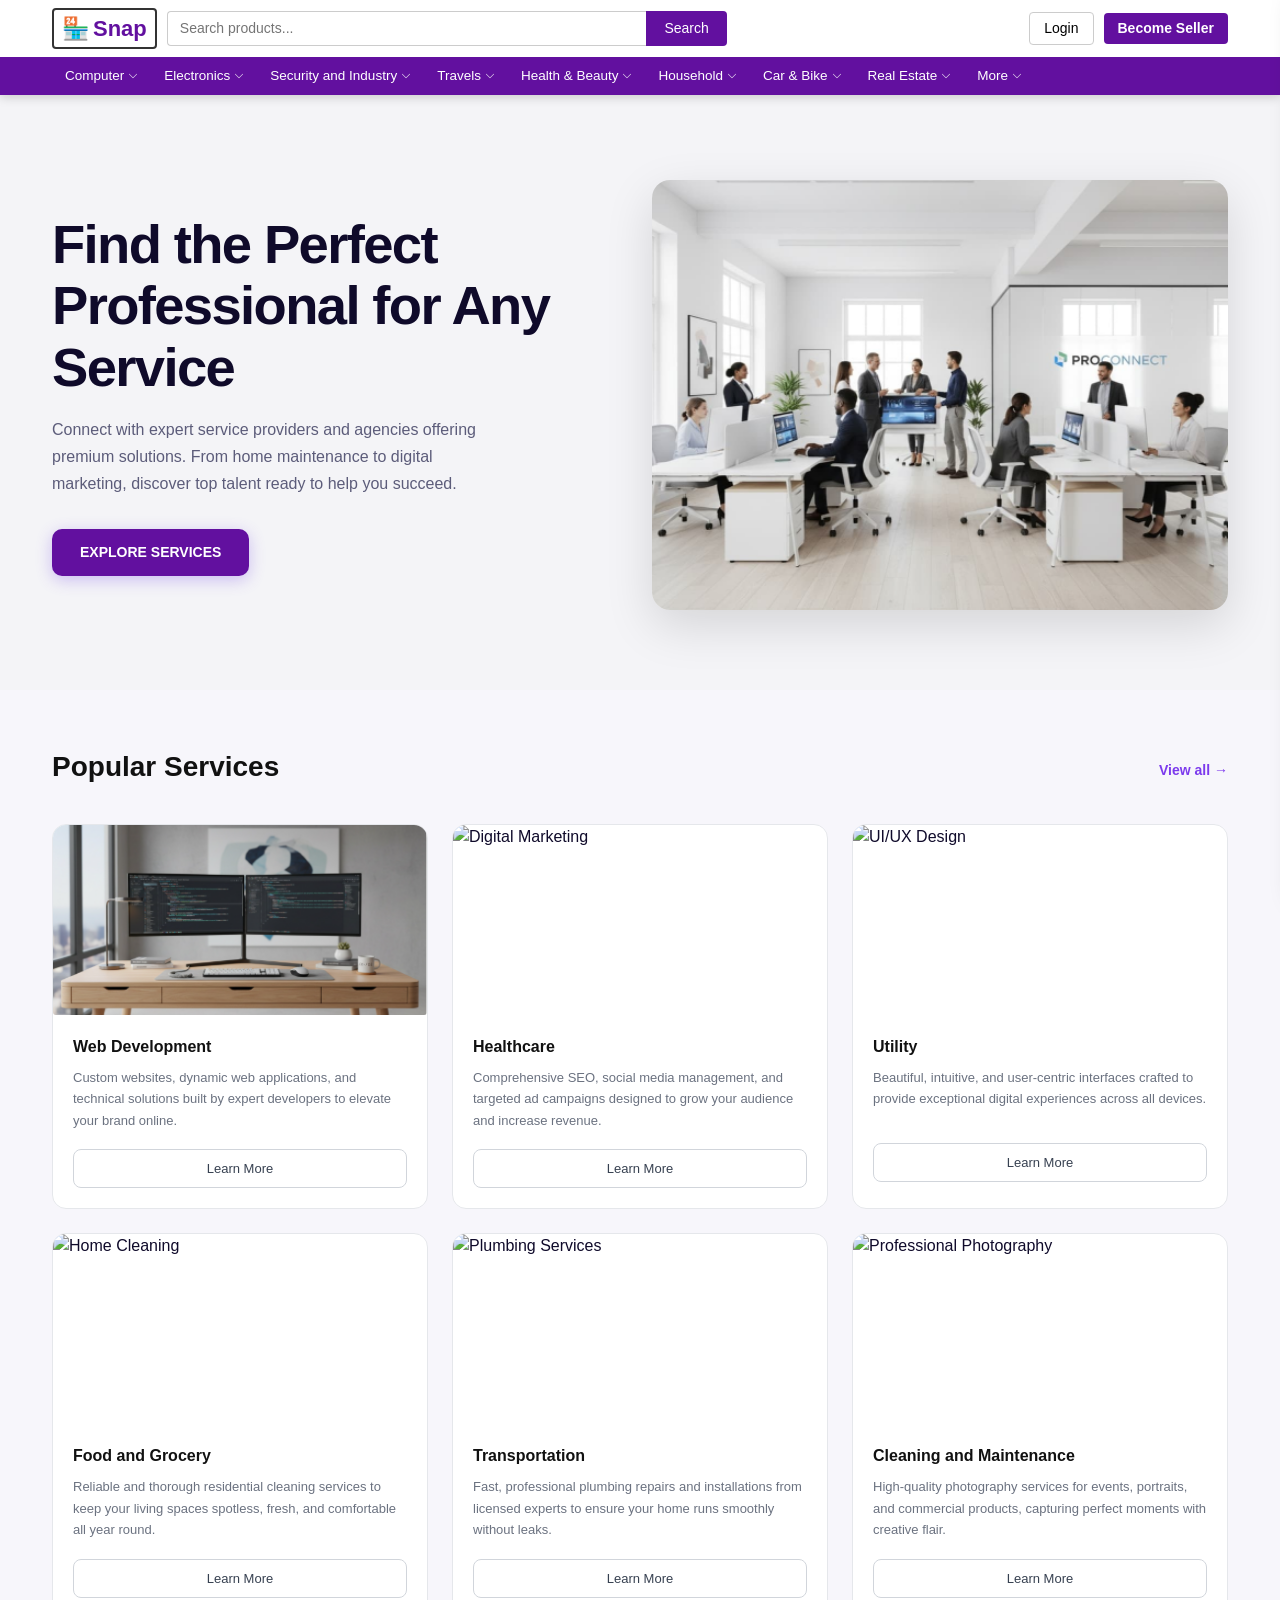
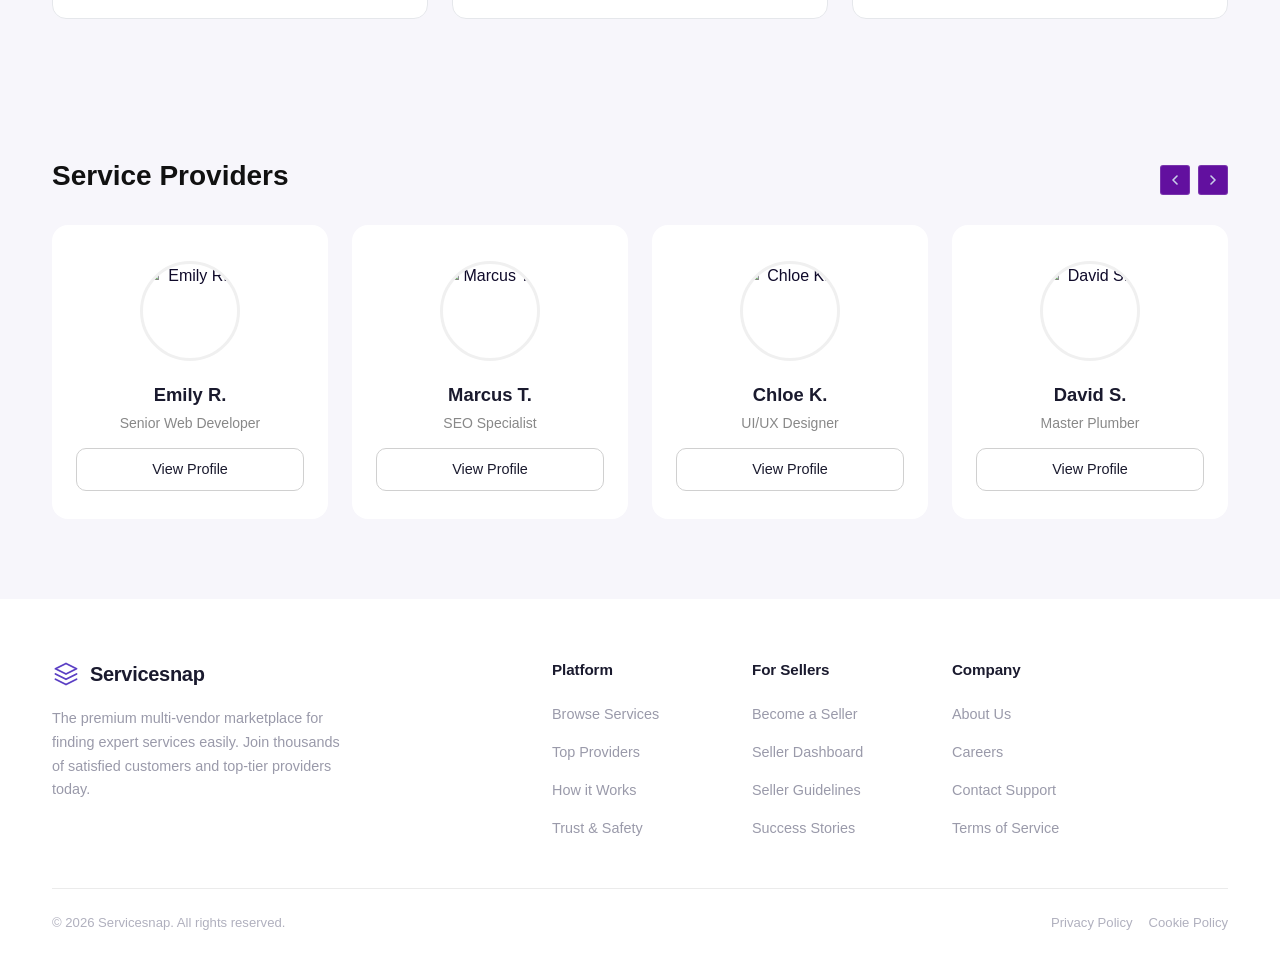
==== commit 2b087227: "menubar update" ====
--- a/index.html
+++ b/index.html
@@ -4,170 +4,822 @@
     <meta charset="UTF-8" />
     <meta name="viewport" content="width=device-width, initial-scale=1.0" />
     <title>Servicesnap – Find the Perfect Professional</title>
+    <!-- Fontawesome CSS -->
     <link
-      href="https://cdn.jsdelivr.net/npm/bootstrap@5.3.3/dist/css/bootstrap.min.css"
+      href="https://cdn.jsdelivr.net/npm/bootstrap-icons@1.11.3/font/bootstrap-icons.min.css"
       rel="stylesheet"
     />
-    <link
-      href="https://fonts.googleapis.com/css2?family=Manrope:wght@400;500;600;700;800&display=swap"
-      rel="stylesheet"
-    />
+    <link rel="stylesheet" href="assets/css/fontawesome.css" />
     <!-- Swiper CSS -->
-    <link
-      rel="stylesheet"
-      href="https://cdn.jsdelivr.net/npm/swiper@11/swiper-bundle.min.css"
-    />
+    <link rel="stylesheet" href="assets/css/swiper-bundle.min.css" />
+    <!-- Bootstrap 5 CSS -->
     <link rel="stylesheet" href="assets/css/bootstrap.min.css" />
+    <!-- Main Custom CSS -->
     <link rel="stylesheet" href="assets/css/style.css" />
   </head>
   <body>
-    <!-- ────────────── NAVBAR ────────────── -->
-    <nav class="navbar">
-      <div class="container d-flex align-items-center justify-content-between">
-        <!-- Brand -->
-        <a href="#" class="navbar-brand">
-          <svg class="brand-icon" viewBox="0 0 34 34" fill="none">
-            <rect x="2" y="2" width="13" height="13" rx="3" fill="#6C3FE8" />
-            <rect
-              x="19"
-              y="2"
-              width="13"
-              height="13"
-              rx="3"
-              fill="#6C3FE8"
-              opacity="0.5"
-            />
-            <rect
-              x="2"
-              y="19"
-              width="13"
-              height="13"
-              rx="3"
-              fill="#6C3FE8"
-              opacity="0.5"
-            />
-            <rect
-              x="19"
-              y="19"
-              width="13"
-              height="13"
-              rx="3"
-              fill="#6C3FE8"
-              opacity="0.25"
-            />
-          </svg>
-          Servicesnap
-        </a>
-        <ul class="navbar-nav flex-row d-none d-lg-flex">
-          <li class="nav-item"><a class="nav-link" href="#">Home</a></li>
-          <li class="nav-item"><a class="nav-link" href="#">Services</a></li>
-          <li class="nav-item"><a class="nav-link" href="#">About</a></li>
-          <li class="nav-item"><a class="nav-link" href="#">Contact</a></li>
-        </ul>
-        <!-- Desktop nav links -->
-        <div class="desktop-nav-items d-flex align-items-center gap-1">
-          <div class="search-wrap ms-2">
-            <span class="search-icon">
-              <svg width="14" height="14" viewBox="0 0 20 20" fill="none">
-                <circle
-                  cx="8.5"
-                  cy="8.5"
-                  r="5.5"
-                  stroke="#aaa"
-                  stroke-width="2"
-                />
-                <path
-                  d="M13 13L17 17"
-                  stroke="#aaa"
-                  stroke-width="2"
-                  stroke-linecap="round"
-                />
-              </svg>
-            </span>
-            <input
-              type="text"
-              class="search-box"
-              placeholder="Search for services..."
-            />
-          </div>
-
-          <button class="btn-login ms-2">Log in</button>
-          <button class="btn-seller ms-1">Become a Seller</button>
+    <!-- ════════ STICKY HEADER ════════ -->
+    <!-- ════════ STICKY HEADER ════════ -->
+    <div id="site-header">
+      <div class="top-bar">
+        <div class="container">
+          <a href="#" class="logo-wrap">
+            <span class="logo-icon">🏪</span>
+            <span class="logo-bd">Snap</span><span class="logo-stall"></span>
+          </a>
+          <div class="search-wrap">
+            <input type="text" placeholder="Search products..." />
+            <button>Search</button>
+          </div>
+          <div class="top-right">
+            <a href="#">
+              <button class="btn-login">Login</button>
+            </a>
+            <a href="#" class="btn-sell">Become Seller</a>
+          </div>
+          <button class="hamburger-btn" id="hamburgerBtn">
+            <i class="bi bi-list"></i>
+          </button>
         </div>
-
-        <!-- Hamburger -->
-        <button class="navbar-toggler" id="hamburgerBtn" aria-label="Open menu">
-          <div class="hamburger" id="hamburger">
-            <span></span>
-            <span></span>
-            <span></span>
-          </div>
-        </button>
       </div>
-    </nav>
-
-    <!-- ────────────── DRAWER OVERLAY ────────────── -->
-    <div class="drawer-overlay" id="drawerOverlay"></div>
-
-    <!-- ────────────── MOBILE DRAWER ────────────── -->
-    <aside class="mobile-drawer" id="mobileDrawer" aria-hidden="true">
-      <div class="drawer-header">
-        <a href="#" class="navbar-brand" style="font-size: 1.15rem">
-          <svg width="28" height="28" viewBox="0 0 34 34" fill="none">
-            <rect x="2" y="2" width="13" height="13" rx="3" fill="#6C3FE8" />
-            <rect
-              x="19"
-              y="2"
-              width="13"
-              height="13"
-              rx="3"
-              fill="#6C3FE8"
-              opacity="0.5"
-            />
-            <rect
-              x="2"
-              y="19"
-              width="13"
-              height="13"
-              rx="3"
-              fill="#6C3FE8"
-              opacity="0.5"
-            />
-            <rect
-              x="19"
-              y="19"
-              width="13"
-              height="13"
-              rx="3"
-              fill="#6C3FE8"
-              opacity="0.25"
-            />
-          </svg>
-          Servify
-        </a>
-        <button class="drawer-close" id="drawerClose" aria-label="Close menu">
-          ✕
-        </button>
+
+      <!-- DESKTOP NAV -->
+      <nav class="nav-bar">
+        <div class="container">
+          <ul>
+            <!-- 1 Computer -->
+            <li>
+              <a href="#">Computer <i class="bi bi-chevron-down arrow"></i></a>
+              <ul class="dd1">
+                <li>
+                  <a href="#"
+                    >Laptop <i class="bi bi-chevron-right sub-arrow"></i
+                  ></a>
+                  <ul class="dd2">
+                    <li><a href="#">Gaming Laptop</a></li>
+                    <li><a href="#">Ultrabook</a></li>
+                    <li><a href="#">Business Laptop</a></li>
+                    <li><a href="#">Chromebook</a></li>
+                  </ul>
+                </li>
+                <li>
+                  <a href="#"
+                    >Desktop PC <i class="bi bi-chevron-right sub-arrow"></i
+                  ></a>
+                  <ul class="dd2">
+                    <li><a href="#">Gaming PC</a></li>
+                    <li><a href="#">All-in-One PC</a></li>
+                    <li><a href="#">Mini PC</a></li>
+                  </ul>
+                </li>
+                <li>
+                  <a href="#"
+                    >Monitor <i class="bi bi-chevron-right sub-arrow"></i
+                  ></a>
+                  <ul class="dd2">
+                    <li><a href="#">LED Monitor</a></li>
+                    <li><a href="#">Gaming Monitor</a></li>
+                    <li><a href="#">4K Monitor</a></li>
+                  </ul>
+                </li>
+                <li><a href="#">Keyboard &amp; Mouse</a></li>
+                <li><a href="#">UPS &amp; Power</a></li>
+                <li><a href="#">RAM &amp; Storage</a></li>
+                <li><a href="#">Processor &amp; Motherboard</a></li>
+                <li><a href="#">Printer &amp; Scanner</a></li>
+              </ul>
+            </li>
+
+            <!-- 2 Electronics -->
+            <li>
+              <a href="#"
+                >Electronics <i class="bi bi-chevron-down arrow"></i
+              ></a>
+              <ul class="dd1">
+                <li>
+                  <a href="#"
+                    >Mobile Phone <i class="bi bi-chevron-right sub-arrow"></i
+                  ></a>
+                  <ul class="dd2">
+                    <li><a href="#">Samsung</a></li>
+                    <li><a href="#">iPhone</a></li>
+                    <li><a href="#">Xiaomi</a></li>
+                    <li><a href="#">Realme</a></li>
+                    <li><a href="#">Oppo / Vivo</a></li>
+                  </ul>
+                </li>
+                <li>
+                  <a href="#"
+                    >TV &amp; Display
+                    <i class="bi bi-chevron-right sub-arrow"></i
+                  ></a>
+                  <ul class="dd2">
+                    <li><a href="#">Smart TV</a></li>
+                    <li><a href="#">LED TV</a></li>
+                    <li><a href="#">OLED TV</a></li>
+                    <li><a href="#">Projector</a></li>
+                  </ul>
+                </li>
+                <li>
+                  <a href="#"
+                    >Audio <i class="bi bi-chevron-right sub-arrow"></i
+                  ></a>
+                  <ul class="dd2">
+                    <li><a href="#">Earbuds / TWS</a></li>
+                    <li><a href="#">Headphones</a></li>
+                    <li><a href="#">Bluetooth Speaker</a></li>
+                    <li><a href="#">Sound Bar</a></li>
+                  </ul>
+                </li>
+                <li><a href="#">Smart Watch</a></li>
+                <li><a href="#">Tablet</a></li>
+                <li><a href="#">Camera &amp; DSLR</a></li>
+                <li><a href="#">Gaming Console</a></li>
+              </ul>
+            </li>
+
+            <!-- 3 Security -->
+            <li>
+              <a href="#"
+                >Security and Industry <i class="bi bi-chevron-down arrow"></i
+              ></a>
+              <ul class="dd1">
+                <li>
+                  <a href="#"
+                    >CCTV Camera <i class="bi bi-chevron-right sub-arrow"></i
+                  ></a>
+                  <ul class="dd2">
+                    <li><a href="#">IP Camera</a></li>
+                    <li><a href="#">Dome Camera</a></li>
+                    <li><a href="#">Bullet Camera</a></li>
+                    <li><a href="#">PTZ Camera</a></li>
+                  </ul>
+                </li>
+                <li>
+                  <a href="#"
+                    >Access Control <i class="bi bi-chevron-right sub-arrow"></i
+                  ></a>
+                  <ul class="dd2">
+                    <li><a href="#">Fingerprint Device</a></li>
+                    <li><a href="#">Face Recognition</a></li>
+                    <li><a href="#">Card Reader</a></li>
+                  </ul>
+                </li>
+                <li><a href="#">DVR / NVR</a></li>
+                <li><a href="#">Electric Fence</a></li>
+                <li><a href="#">Fire Safety</a></li>
+                <li><a href="#">Solar System</a></li>
+                <li><a href="#">Generator</a></li>
+              </ul>
+            </li>
+
+            <!-- 4 Travels -->
+            <li>
+              <a href="#">Travels <i class="bi bi-chevron-down arrow"></i></a>
+              <ul class="dd1">
+                <li>
+                  <a href="#"
+                    >Air Ticket <i class="bi bi-chevron-right sub-arrow"></i
+                  ></a>
+                  <ul class="dd2">
+                    <li><a href="#">Domestic</a></li>
+                    <li><a href="#">International</a></li>
+                  </ul>
+                </li>
+                <li><a href="#">Hotel Booking</a></li>
+                <li><a href="#">Tour Package</a></li>
+                <li><a href="#">Visa Assistance</a></li>
+                <li><a href="#">Travel Accessories</a></li>
+              </ul>
+            </li>
+
+            <!-- 5 Health & Beauty -->
+            <li>
+              <a href="#"
+                >Health &amp; Beauty <i class="bi bi-chevron-down arrow"></i
+              ></a>
+              <ul class="dd1">
+                <li>
+                  <a href="#"
+                    >Skin Care <i class="bi bi-chevron-right sub-arrow"></i
+                  ></a>
+                  <ul class="dd2">
+                    <li><a href="#">Face Wash</a></li>
+                    <li><a href="#">Moisturizer</a></li>
+                    <li><a href="#">Sunscreen</a></li>
+                    <li><a href="#">Serum</a></li>
+                  </ul>
+                </li>
+                <li>
+                  <a href="#"
+                    >Hair Care <i class="bi bi-chevron-right sub-arrow"></i
+                  ></a>
+                  <ul class="dd2">
+                    <li><a href="#">Shampoo</a></li>
+                    <li><a href="#">Hair Oil</a></li>
+                    <li><a href="#">Hair Dryer</a></li>
+                  </ul>
+                </li>
+                <li><a href="#">Supplement &amp; Nutrition</a></li>
+                <li><a href="#">Medical Equipment</a></li>
+                <li><a href="#">Personal Care</a></li>
+                <li><a href="#">Perfume &amp; Fragrance</a></li>
+              </ul>
+            </li>
+
+            <!-- 6 Household -->
+            <li>
+              <a href="#">Household <i class="bi bi-chevron-down arrow"></i></a>
+              <ul class="dd1">
+                <li>
+                  <a href="#"
+                    >Kitchen Appliance
+                    <i class="bi bi-chevron-right sub-arrow"></i
+                  ></a>
+                  <ul class="dd2">
+                    <li><a href="#">Rice Cooker</a></li>
+                    <li><a href="#">Blender</a></li>
+                    <li><a href="#">Microwave</a></li>
+                    <li><a href="#">Air Fryer</a></li>
+                  </ul>
+                </li>
+                <li>
+                  <a href="#"
+                    >Furniture <i class="bi bi-chevron-right sub-arrow"></i
+                  ></a>
+                  <ul class="dd2">
+                    <li><a href="#">Sofa</a></li>
+                    <li><a href="#">Bed</a></li>
+                    <li><a href="#">Wardrobe</a></li>
+                    <li><a href="#">Dining Table</a></li>
+                  </ul>
+                </li>
+                <li><a href="#">AC &amp; Refrigerator</a></li>
+                <li><a href="#">Washing Machine</a></li>
+                <li><a href="#">Home Decor</a></li>
+                <li><a href="#">Cleaning Tools</a></li>
+              </ul>
+            </li>
+
+            <!-- 7 Car & Bike -->
+            <li>
+              <a href="#"
+                >Car &amp; Bike <i class="bi bi-chevron-down arrow"></i
+              ></a>
+              <ul class="dd1">
+                <li>
+                  <a href="#"
+                    >Car <i class="bi bi-chevron-right sub-arrow"></i
+                  ></a>
+                  <ul class="dd2">
+                    <li><a href="#">Sedan</a></li>
+                    <li><a href="#">SUV</a></li>
+                    <li><a href="#">Microbus</a></li>
+                    <li><a href="#">Pickup</a></li>
+                  </ul>
+                </li>
+                <li>
+                  <a href="#"
+                    >Motorcycle <i class="bi bi-chevron-right sub-arrow"></i
+                  ></a>
+                  <ul class="dd2">
+                    <li><a href="#">Hero</a></li>
+                    <li><a href="#">Bajaj</a></li>
+                    <li><a href="#">Yamaha</a></li>
+                    <li><a href="#">Honda</a></li>
+                  </ul>
+                </li>
+                <li><a href="#">Car Accessories</a></li>
+                <li><a href="#">Bike Accessories</a></li>
+                <li><a href="#">Electric Vehicle</a></li>
+                <li><a href="#">Three Wheeler / CNG</a></li>
+              </ul>
+            </li>
+
+            <!-- 8 Real Estate -->
+            <li>
+              <a href="#"
+                >Real Estate <i class="bi bi-chevron-down arrow"></i
+              ></a>
+              <ul class="dd1">
+                <li>
+                  <a href="#"
+                    >Apartment <i class="bi bi-chevron-right sub-arrow"></i
+                  ></a>
+                  <ul class="dd2">
+                    <li><a href="#">Buy Apartment</a></li>
+                    <li><a href="#">Rent Apartment</a></li>
+                  </ul>
+                </li>
+                <li>
+                  <a href="#"
+                    >Land / Plot <i class="bi bi-chevron-right sub-arrow"></i
+                  ></a>
+                  <ul class="dd2">
+                    <li><a href="#">Residential Plot</a></li>
+                    <li><a href="#">Commercial Land</a></li>
+                    <li><a href="#">Agricultural Land</a></li>
+                  </ul>
+                </li>
+                <li><a href="#">Commercial Space</a></li>
+                <li><a href="#">House for Sale</a></li>
+                <li><a href="#">House for Rent</a></li>
+              </ul>
+            </li>
+
+            <!-- 9 More -->
+            <li>
+              <a href="#">More <i class="bi bi-chevron-down arrow"></i></a>
+              <ul class="dd1">
+                <li>
+                  <a href="#"
+                    >Sports &amp; Fitness
+                    <i class="bi bi-chevron-right sub-arrow"></i
+                  ></a>
+                  <ul class="dd2">
+                    <li><a href="#">Cricket</a></li>
+                    <li><a href="#">Football</a></li>
+                    <li><a href="#">Gym Equipment</a></li>
+                    <li><a href="#">Cycling</a></li>
+                  </ul>
+                </li>
+                <li>
+                  <a href="#"
+                    >Books &amp; Education
+                    <i class="bi bi-chevron-right sub-arrow"></i
+                  ></a>
+                  <ul class="dd2">
+                    <li><a href="#">School Books</a></li>
+                    <li><a href="#">Admission Guide</a></li>
+                    <li><a href="#">Online Course</a></li>
+                  </ul>
+                </li>
+                <li><a href="#">Baby &amp; Kids</a></li>
+                <li><a href="#">Pet Supplies</a></li>
+                <li><a href="#">Agriculture</a></li>
+                <li><a href="#">Office Supplies</a></li>
+                <li><a href="#">Jobs &amp; Services</a></li>
+              </ul>
+            </li>
+          </ul>
+        </div>
+      </nav>
+    </div>
+    <!-- /site-header -->
+
+    <!-- ════════ OFF-CANVAS (RIGHT SIDE, MOBILE) ════════ -->
+    <div class="offcanvas-overlay" id="overlay"></div>
+    <div class="offcanvas-menu" id="offcanvasMenu">
+      <div class="offcanvas-head">
+        <span>🏪 Snap</span>
+        <button class="offcanvas-close" id="closeBtn">&times;</button>
       </div>
 
-      <div class="drawer-search mt-2">
-        <input type="text" placeholder="Search for services..." />
+      <div class="offcanvas-search">
+        <input type="text" placeholder="Search products..." />
+        <button>Go</button>
       </div>
 
-      <nav class="drawer-nav">
-        <a href="#">Home</a>
-        <a href="#">Services</a>
-        <a href="#">About</a>
-        <a href="#">Contact</a>
-      </nav>
-
-      <div class="drawer-footer">
-        <a href="#" class="btn-login-full">Log in</a>
-        <a href="#" class="btn-seller-full">Become a Seller</a>
-      </div>
-    </aside>
-
-    <!-- ────────────── HERO SECTION ────────────── -->
+      <ul class="mob-nav">
+        <!-- Computer -->
+        <li>
+          <button class="mob-lv1">
+            <span><i class="bi bi-pc-display micon"></i>Computer</span
+            ><i class="bi bi-chevron-right marrow"></i>
+          </button>
+          <ul class="mob-sub1">
+            <li>
+              <button class="mob-lv2">
+                <span>Laptop</span><i class="bi bi-chevron-right marrow"></i>
+              </button>
+              <ul class="mob-sub2">
+                <li><a href="#">Gaming Laptop</a></li>
+                <li><a href="#">Ultrabook</a></li>
+                <li><a href="#">Business Laptop</a></li>
+              </ul>
+            </li>
+            <li>
+              <button class="mob-lv2">
+                <span>Desktop PC</span
+                ><i class="bi bi-chevron-right marrow"></i>
+              </button>
+              <ul class="mob-sub2">
+                <li><a href="#">Gaming PC</a></li>
+                <li><a href="#">All-in-One PC</a></li>
+              </ul>
+            </li>
+            <li>
+              <button class="mob-lv2" style="justify-content: flex-start">
+                <span>Monitor</span>
+              </button>
+            </li>
+            <li>
+              <button class="mob-lv2" style="justify-content: flex-start">
+                <span>Keyboard &amp; Mouse</span>
+              </button>
+            </li>
+            <li>
+              <button class="mob-lv2" style="justify-content: flex-start">
+                <span>RAM &amp; Storage</span>
+              </button>
+            </li>
+            <li>
+              <button class="mob-lv2" style="justify-content: flex-start">
+                <span>Printer &amp; Scanner</span>
+              </button>
+            </li>
+          </ul>
+        </li>
+
+        <!-- Electronics -->
+        <li>
+          <button class="mob-lv1">
+            <span><i class="bi bi-phone micon"></i>Electronics</span
+            ><i class="bi bi-chevron-right marrow"></i>
+          </button>
+          <ul class="mob-sub1">
+            <li>
+              <button class="mob-lv2">
+                <span>Mobile Phone</span
+                ><i class="bi bi-chevron-right marrow"></i>
+              </button>
+              <ul class="mob-sub2">
+                <li><a href="#">Samsung</a></li>
+                <li><a href="#">iPhone</a></li>
+                <li><a href="#">Xiaomi</a></li>
+                <li><a href="#">Realme</a></li>
+              </ul>
+            </li>
+            <li>
+              <button class="mob-lv2">
+                <span>TV &amp; Display</span
+                ><i class="bi bi-chevron-right marrow"></i>
+              </button>
+              <ul class="mob-sub2">
+                <li><a href="#">Smart TV</a></li>
+                <li><a href="#">LED TV</a></li>
+                <li><a href="#">OLED TV</a></li>
+              </ul>
+            </li>
+            <li>
+              <button class="mob-lv2">
+                <span>Audio</span><i class="bi bi-chevron-right marrow"></i>
+              </button>
+              <ul class="mob-sub2">
+                <li><a href="#">Earbuds / TWS</a></li>
+                <li><a href="#">Headphones</a></li>
+                <li><a href="#">Bluetooth Speaker</a></li>
+              </ul>
+            </li>
+            <li>
+              <button class="mob-lv2" style="justify-content: flex-start">
+                <span>Smart Watch</span>
+              </button>
+            </li>
+            <li>
+              <button class="mob-lv2" style="justify-content: flex-start">
+                <span>Tablet</span>
+              </button>
+            </li>
+            <li>
+              <button class="mob-lv2" style="justify-content: flex-start">
+                <span>Camera &amp; DSLR</span>
+              </button>
+            </li>
+          </ul>
+        </li>
+
+        <!-- Security -->
+        <li>
+          <button class="mob-lv1">
+            <span
+              ><i class="bi bi-shield-check micon"></i>Security &amp;
+              Industry</span
+            ><i class="bi bi-chevron-right marrow"></i>
+          </button>
+          <ul class="mob-sub1">
+            <li>
+              <button class="mob-lv2">
+                <span>CCTV Camera</span
+                ><i class="bi bi-chevron-right marrow"></i>
+              </button>
+              <ul class="mob-sub2">
+                <li><a href="#">IP Camera</a></li>
+                <li><a href="#">Dome Camera</a></li>
+                <li><a href="#">Bullet Camera</a></li>
+              </ul>
+            </li>
+            <li>
+              <button class="mob-lv2">
+                <span>Access Control</span
+                ><i class="bi bi-chevron-right marrow"></i>
+              </button>
+              <ul class="mob-sub2">
+                <li><a href="#">Fingerprint Device</a></li>
+                <li><a href="#">Face Recognition</a></li>
+              </ul>
+            </li>
+            <li>
+              <button class="mob-lv2" style="justify-content: flex-start">
+                <span>DVR / NVR</span>
+              </button>
+            </li>
+            <li>
+              <button class="mob-lv2" style="justify-content: flex-start">
+                <span>Solar System</span>
+              </button>
+            </li>
+            <li>
+              <button class="mob-lv2" style="justify-content: flex-start">
+                <span>Generator</span>
+              </button>
+            </li>
+          </ul>
+        </li>
+
+        <!-- Travels -->
+        <li>
+          <button class="mob-lv1">
+            <span><i class="bi bi-airplane micon"></i>Travels</span
+            ><i class="bi bi-chevron-right marrow"></i>
+          </button>
+          <ul class="mob-sub1">
+            <li>
+              <button class="mob-lv2">
+                <span>Air Ticket</span
+                ><i class="bi bi-chevron-right marrow"></i>
+              </button>
+              <ul class="mob-sub2">
+                <li><a href="#">Domestic</a></li>
+                <li><a href="#">International</a></li>
+              </ul>
+            </li>
+            <li>
+              <button class="mob-lv2" style="justify-content: flex-start">
+                <span>Hotel Booking</span>
+              </button>
+            </li>
+            <li>
+              <button class="mob-lv2" style="justify-content: flex-start">
+                <span>Tour Package</span>
+              </button>
+            </li>
+            <li>
+              <button class="mob-lv2" style="justify-content: flex-start">
+                <span>Visa Assistance</span>
+              </button>
+            </li>
+          </ul>
+        </li>
+
+        <!-- Health & Beauty -->
+        <li>
+          <button class="mob-lv1">
+            <span
+              ><i class="bi bi-heart-pulse micon"></i>Health &amp; Beauty</span
+            ><i class="bi bi-chevron-right marrow"></i>
+          </button>
+          <ul class="mob-sub1">
+            <li>
+              <button class="mob-lv2">
+                <span>Skin Care</span><i class="bi bi-chevron-right marrow"></i>
+              </button>
+              <ul class="mob-sub2">
+                <li><a href="#">Face Wash</a></li>
+                <li><a href="#">Moisturizer</a></li>
+                <li><a href="#">Sunscreen</a></li>
+              </ul>
+            </li>
+            <li>
+              <button class="mob-lv2">
+                <span>Hair Care</span><i class="bi bi-chevron-right marrow"></i>
+              </button>
+              <ul class="mob-sub2">
+                <li><a href="#">Shampoo</a></li>
+                <li><a href="#">Hair Oil</a></li>
+              </ul>
+            </li>
+            <li>
+              <button class="mob-lv2" style="justify-content: flex-start">
+                <span>Supplement &amp; Nutrition</span>
+              </button>
+            </li>
+            <li>
+              <button class="mob-lv2" style="justify-content: flex-start">
+                <span>Medical Equipment</span>
+              </button>
+            </li>
+            <li>
+              <button class="mob-lv2" style="justify-content: flex-start">
+                <span>Perfume &amp; Fragrance</span>
+              </button>
+            </li>
+          </ul>
+        </li>
+
+        <!-- Household -->
+        <li>
+          <button class="mob-lv1">
+            <span><i class="bi bi-house micon"></i>Household</span
+            ><i class="bi bi-chevron-right marrow"></i>
+          </button>
+          <ul class="mob-sub1">
+            <li>
+              <button class="mob-lv2">
+                <span>Kitchen Appliance</span
+                ><i class="bi bi-chevron-right marrow"></i>
+              </button>
+              <ul class="mob-sub2">
+                <li><a href="#">Rice Cooker</a></li>
+                <li><a href="#">Blender</a></li>
+                <li><a href="#">Air Fryer</a></li>
+              </ul>
+            </li>
+            <li>
+              <button class="mob-lv2">
+                <span>Furniture</span><i class="bi bi-chevron-right marrow"></i>
+              </button>
+              <ul class="mob-sub2">
+                <li><a href="#">Sofa</a></li>
+                <li><a href="#">Bed</a></li>
+                <li><a href="#">Wardrobe</a></li>
+              </ul>
+            </li>
+            <li>
+              <button class="mob-lv2" style="justify-content: flex-start">
+                <span>AC &amp; Refrigerator</span>
+              </button>
+            </li>
+            <li>
+              <button class="mob-lv2" style="justify-content: flex-start">
+                <span>Washing Machine</span>
+              </button>
+            </li>
+            <li>
+              <button class="mob-lv2" style="justify-content: flex-start">
+                <span>Home Decor</span>
+              </button>
+            </li>
+          </ul>
+        </li>
+
+        <!-- Car & Bike -->
+        <li>
+          <button class="mob-lv1">
+            <span><i class="bi bi-bicycle micon"></i>Car &amp; Bike</span
+            ><i class="bi bi-chevron-right marrow"></i>
+          </button>
+          <ul class="mob-sub1">
+            <li>
+              <button class="mob-lv2">
+                <span>Car</span><i class="bi bi-chevron-right marrow"></i>
+              </button>
+              <ul class="mob-sub2">
+                <li><a href="#">Sedan</a></li>
+                <li><a href="#">SUV</a></li>
+                <li><a href="#">Microbus</a></li>
+              </ul>
+            </li>
+            <li>
+              <button class="mob-lv2">
+                <span>Motorcycle</span
+                ><i class="bi bi-chevron-right marrow"></i>
+              </button>
+              <ul class="mob-sub2">
+                <li><a href="#">Hero</a></li>
+                <li><a href="#">Bajaj</a></li>
+                <li><a href="#">Yamaha</a></li>
+                <li><a href="#">Honda</a></li>
+              </ul>
+            </li>
+            <li>
+              <button class="mob-lv2" style="justify-content: flex-start">
+                <span>Car Accessories</span>
+              </button>
+            </li>
+            <li>
+              <button class="mob-lv2" style="justify-content: flex-start">
+                <span>Electric Vehicle</span>
+              </button>
+            </li>
+            <li>
+              <button class="mob-lv2" style="justify-content: flex-start">
+                <span>Three Wheeler / CNG</span>
+              </button>
+            </li>
+          </ul>
+        </li>
+
+        <!-- Real Estate -->
+        <li>
+          <button class="mob-lv1">
+            <span><i class="bi bi-building micon"></i>Real Estate</span
+            ><i class="bi bi-chevron-right marrow"></i>
+          </button>
+          <ul class="mob-sub1">
+            <li>
+              <button class="mob-lv2">
+                <span>Apartment</span><i class="bi bi-chevron-right marrow"></i>
+              </button>
+              <ul class="mob-sub2">
+                <li><a href="#">Buy Apartment</a></li>
+                <li><a href="#">Rent Apartment</a></li>
+              </ul>
+            </li>
+            <li>
+              <button class="mob-lv2">
+                <span>Land / Plot</span
+                ><i class="bi bi-chevron-right marrow"></i>
+              </button>
+              <ul class="mob-sub2">
+                <li><a href="#">Residential Plot</a></li>
+                <li><a href="#">Commercial Land</a></li>
+              </ul>
+            </li>
+            <li>
+              <button class="mob-lv2" style="justify-content: flex-start">
+                <span>House for Sale</span>
+              </button>
+            </li>
+            <li>
+              <button class="mob-lv2" style="justify-content: flex-start">
+                <span>House for Rent</span>
+              </button>
+            </li>
+            <li>
+              <button class="mob-lv2" style="justify-content: flex-start">
+                <span>Commercial Space</span>
+              </button>
+            </li>
+          </ul>
+        </li>
+
+        <!-- More -->
+        <li>
+          <button class="mob-lv1">
+            <span><i class="bi bi-grid micon"></i>More</span
+            ><i class="bi bi-chevron-right marrow"></i>
+          </button>
+          <ul class="mob-sub1">
+            <li>
+              <button class="mob-lv2">
+                <span>Sports &amp; Fitness</span
+                ><i class="bi bi-chevron-right marrow"></i>
+              </button>
+              <ul class="mob-sub2">
+                <li><a href="#">Cricket</a></li>
+                <li><a href="#">Football</a></li>
+                <li><a href="#">Gym Equipment</a></li>
+              </ul>
+            </li>
+            <li>
+              <button class="mob-lv2">
+                <span>Books &amp; Education</span
+                ><i class="bi bi-chevron-right marrow"></i>
+              </button>
+              <ul class="mob-sub2">
+                <li><a href="#">School Books</a></li>
+                <li><a href="#">Admission Guide</a></li>
+                <li><a href="#">Online Course</a></li>
+              </ul>
+            </li>
+            <li>
+              <button class="mob-lv2" style="justify-content: flex-start">
+                <span>Baby &amp; Kids</span>
+              </button>
+            </li>
+            <li>
+              <button class="mob-lv2" style="justify-content: flex-start">
+                <span>Pet Supplies</span>
+              </button>
+            </li>
+            <li>
+              <button class="mob-lv2" style="justify-content: flex-start">
+                <span>Agriculture</span>
+              </button>
+            </li>
+            <li>
+              <button class="mob-lv2" style="justify-content: flex-start">
+                <span>Jobs &amp; Services</span>
+              </button>
+            </li>
+          </ul>
+        </li>
+
+        <li>
+          <button class="mob-lv1 mob-sell">
+            <span><i class="bi bi-tag micon"></i>Sell Item</span>
+          </button>
+        </li>
+        <li>
+          <button class="mob-lv1">
+            <span><i class="bi bi-person micon"></i>Login</span>
+          </button>
+        </li>
+      </ul>
+    </div>
+
+    <!-- ────────────── Hero Section Start ────────────── -->
     <section class="hero-section">
       <div class="container">
         <div class="row align-items-center">
@@ -198,7 +850,9 @@
         </div>
       </div>
     </section>
-
+    <!-- ────────────── Hero Section End ──────────────── -->
+
+    <!-- ────────────── Service Section Start ─────────── -->
     <div class="service-section">
       <div class="container">
         <div class="sec-head">
@@ -391,12 +1045,15 @@
         </div>
       </div>
     </div>
+    <!-- ────────────── Service Section End ───────────── -->
+
+    <!-- ───────── Service Provider Section Start ──────── -->
     <div class="service-provider">
       <div class="container">
         <div
           class="d-flex justify-content-between align-items-center mb-4 flex-wrap gap-3"
         >
-          <h2 class="sec-title">Top Rated Providers</h2>
+          <h2 class="sec-title">Service Providers</h2>
 
           <div class="d-flex align-items-center gap-3">
             <!-- Prev / Next arrows -->
@@ -450,7 +1107,7 @@
                 />
                 <div class="provider-name">Emily R.</div>
                 <div class="provider-role">Senior Web Developer</div>
-               
+
                 <button class="btn-view-profile">View Profile</button>
               </div>
             </div>
@@ -465,7 +1122,7 @@
                 />
                 <div class="provider-name">Marcus T.</div>
                 <div class="provider-role">SEO Specialist</div>
-                
+
                 <button class="btn-view-profile">View Profile</button>
               </div>
             </div>
@@ -480,7 +1137,7 @@
                 />
                 <div class="provider-name">Chloe K.</div>
                 <div class="provider-role">UI/UX Designer</div>
-               
+
                 <button class="btn-view-profile">View Profile</button>
               </div>
             </div>
@@ -495,7 +1152,7 @@
                 />
                 <div class="provider-name">David S.</div>
                 <div class="provider-role">Master Plumber</div>
-               
+
                 <button class="btn-view-profile">View Profile</button>
               </div>
             </div>
@@ -510,7 +1167,7 @@
                 />
                 <div class="provider-name">Sarah M.</div>
                 <div class="provider-role">Content Strategist</div>
-               
+
                 <button class="btn-view-profile">View Profile</button>
               </div>
             </div>
@@ -525,7 +1182,7 @@
                 />
                 <div class="provider-name">James L.</div>
                 <div class="provider-role">DevOps Engineer</div>
-               
+
                 <button class="btn-view-profile">View Profile</button>
               </div>
             </div>
@@ -533,14 +1190,14 @@
         </div>
       </div>
     </div>
-
+    <!-- ───────── Service Provider Section End ──────── -->
+
+    <!-- ───────────── Footer Section Start ──────────── -->
     <footer class="site-footer">
       <div class="container">
         <div class="row">
-          <!-- Brand + Tagline -->
           <div class="col-12 col-md-12 col-lg-4 footer-brand-col mb-4 mb-lg-0">
             <div class="footer-brand">
-              <!-- Layered stack SVG icon -->
               <svg
                 class="stack-icon"
                 viewBox="0 0 32 32"
@@ -578,7 +1235,6 @@
             </p>
           </div>
 
-          <!-- Spacer on large screens -->
           <div class="col-lg-1 d-none d-lg-block"></div>
 
           <!-- Platform -->
@@ -617,7 +1273,7 @@
 
         <!-- Bottom Bar -->
         <div class="footer-bottom">
-          <p>&copy; 2025 Servicesnap. All rights reserved.</p>
+          <p>&copy; 2026 Servicesnap. All rights reserved.</p>
           <div class="d-flex gap-3 flex-wrap">
             <a href="#">Privacy Policy</a>
             <a href="#">Cookie Policy</a>
@@ -625,50 +1281,9 @@
         </div>
       </div>
     </footer>
-
-    <script>
-      const hamburgerBtn = document.getElementById("hamburgerBtn");
-      const hamburger = document.getElementById("hamburger");
-      const drawer = document.getElementById("mobileDrawer");
-      const overlay = document.getElementById("drawerOverlay");
-      const drawerClose = document.getElementById("drawerClose");
-
-      function openDrawer() {
-        drawer.classList.add("open");
-        overlay.classList.add("active");
-        hamburger.classList.add("open");
-        drawer.setAttribute("aria-hidden", "false");
-        document.body.style.overflow = "hidden";
-      }
-
-      function closeDrawer() {
-        drawer.classList.remove("open");
-        overlay.classList.remove("active");
-        hamburger.classList.remove("open");
-        drawer.setAttribute("aria-hidden", "true");
-        document.body.style.overflow = "";
-      }
-
-      hamburgerBtn.addEventListener("click", () => {
-        drawer.classList.contains("open") ? closeDrawer() : openDrawer();
-      });
-
-      drawerClose.addEventListener("click", closeDrawer);
-      overlay.addEventListener("click", closeDrawer);
-
-      // Close on ESC
-      document.addEventListener("keydown", (e) => {
-        if (e.key === "Escape") closeDrawer();
-      });
-
-      // Close drawer on nav link click (mobile)
-      drawer
-        .querySelectorAll(".drawer-nav a, .drawer-footer a")
-        .forEach((link) => {
-          link.addEventListener("click", closeDrawer);
-        });
-    </script>
-    <!-- Back to Top Button -->
+    <!-- ───────────── Footer Section End ──────────── -->
+
+    <!-- ───────────── Back to Top Button ───────────── -->
     <button id="backToTop" aria-label="Back to top">
       <svg
         viewBox="0 0 24 24"
@@ -682,46 +1297,11 @@
       </svg>
     </button>
 
-    <script>
-      const btn = document.getElementById("backToTop");
-
-      window.addEventListener("scroll", () => {
-        if (window.scrollY > 200) {
-          btn.classList.add("show");
-        } else {
-          btn.classList.remove("show");
-        }
-      });
-
-      btn.addEventListener("click", () => {
-        window.scrollTo({ top: 0, behavior: "smooth" });
-      });
-    </script>
+    <!-- Bootstrap 5 JS -->
     <script src="assets/js/bootstrap.min.js"></script>
     <!-- Swiper JS -->
-    <script src="https://cdn.jsdelivr.net/npm/swiper@11/swiper-bundle.min.js"></script>
-    <script>
-      const swiper = new Swiper(".providers-swiper", {
-        loop: true,
-        grabCursor: true,
-        spaceBetween: 24,
-        pagination: {
-          el: ".swiper-pagination",
-          clickable: true,
-        },
-        navigation: {
-          prevEl: "#provPrev",
-          nextEl: "#provNext",
-        },
-        breakpoints: {
-          0: { slidesPerView: 1, spaceBetween: 16 },
-          480: { slidesPerView: 1.3, spaceBetween: 16 },
-          640: { slidesPerView: 2, spaceBetween: 20 },
-          900: { slidesPerView: 3, spaceBetween: 24 },
-          1200: { slidesPerView: 4, spaceBetween: 24 },
-        },
-      });
-    </script>
+    <script src="assets/js/swiper-bundle.min.js"></script>
+    <!-- Custom JS -->
     <script src="assets/js/custom.js"></script>
   </body>
 </html>
--- a/assets/css/style.css
+++ b/assets/css/style.css
@@ -27,300 +27,503 @@
   overflow-x: hidden;
 }
 
-/* ──────────── NAVBAR ──────────── */
-.navbar {
-  height: var(--nav-height);
-  background: var(--white);
-  border-bottom: 1px solid #ebebeb;
-  position: sticky;
-  top: 0;
-  z-index: 1000;
-}
-
-.navbar-brand {
-  display: flex;
-  align-items: center;
-  gap: 8px;
-  font-size: 1.3rem;
-  font-weight: 800;
-  color: var(--text-dark) !important;
-  text-decoration: none;
-}
-
-.brand-icon {
-  width: 34px;
-  height: 34px;
-}
-
-.navbar-nav .nav-link {
-  font-size: 0.88rem;
-  font-weight: 500;
-  color: var(--text-dark) !important;
-  padding: 0.45rem 1rem !important;
-  transition: color 0.2s;
-}
-
-.navbar-nav .nav-link:hover {
-  color: var(--purple) !important;
-}
-
-.search-box {
-  border: 1px solid #ddd;
-  border-radius: 5px;
-  padding: 7px 18px;
-  font-size: 0.85rem;
-  width: 220px;
-  outline: none;
-  font-family: "Manrope", sans-serif;
-  transition: border-color 0.2s;
-}
-.search-box:focus {
-  border-color: var(--purple);
-}
-
-.search-wrap {
-  position: relative;
-}
-.search-wrap .search-icon {
-  position: absolute;
-  left: 12px;
-  top: 50%;
-  transform: translateY(-50%);
-  color: #aaa;
-  font-size: 14px;
-  pointer-events: none;
-}
-.search-wrap input {
-  padding-left: 34px;
-}
-
-.btn-login {
-  background: transparent;
-  border: none;
-  font-size: 0.88rem;
-  font-weight: 600;
-  color: var(--text-dark);
-  cursor: pointer;
-  padding: 7px 16px;
-  border-radius: 8px;
-  transition: background 0.2s;
-}
-.btn-login:hover {
-  background: var(--bg-light);
-}
-
-.btn-seller {
-  background: var(--purple);
-  color: var(--white);
-  border: none;
-  border-radius: 8px;
-  padding: 9px 20px;
-  font-size: 0.88rem;
-  font-weight: 700;
-  cursor: pointer;
-  transition:
-    background 0.2s,
-    transform 0.15s;
-  white-space: nowrap;
-}
-.btn-seller:hover {
-  background: var(--purple-dark);
-  transform: translateY(-1px);
-}
-
-/* ──────────── MOBILE OFFCANVAS MENU ──────────── */
-.navbar-toggler {
-  border: none;
-  background: transparent;
-  padding: 6px;
-  cursor: pointer;
-  display: none;
-}
-
-.hamburger {
-  width: 24px;
-  height: 18px;
-  display: flex;
-  flex-direction: column;
-  justify-content: space-between;
-  cursor: pointer;
-}
-
-.hamburger span {
-  display: block;
-  height: 2.5px;
-  background: var(--text-dark);
-  border-radius: 4px;
-  transition: all 0.35s cubic-bezier(0.4, 0, 0.2, 1);
-  transform-origin: center;
-}
-
-.hamburger.open span:nth-child(1) {
-  transform: translateY(7.75px) rotate(45deg);
-}
-.hamburger.open span:nth-child(2) {
-  opacity: 0;
-  transform: scaleX(0);
-}
-.hamburger.open span:nth-child(3) {
-  transform: translateY(-7.75px) rotate(-45deg);
-}
-
-/* Slide-in drawer from left */
-.mobile-drawer {
+/* ===============Navbar Section Start =============== */
+
+#site-header {
   position: fixed;
   top: 0;
   left: 0;
-  width: 280px;
-  height: 100vh;
-  background: var(--white);
-  box-shadow: 4px 0 24px rgba(0, 0, 0, 0.12);
-  transform: translateX(-100%);
-  transition: transform 0.38s cubic-bezier(0.4, 0, 0.2, 1);
-  z-index: 2000;
-  display: flex;
-  flex-direction: column;
-  padding: 0;
-  overflow-y: auto;
-}
-
-.mobile-drawer.open {
-  transform: translateX(0);
-}
-
-.drawer-overlay {
-  position: fixed;
-  inset: 0;
-  background: rgba(0, 0, 0, 0.4);
-  z-index: 1999;
-  opacity: 0;
-  pointer-events: none;
-  transition: opacity 0.35s ease;
-}
-
-.drawer-overlay.active {
-  opacity: 1;
-  pointer-events: all;
-}
-
-.drawer-header {
-  display: flex;
-  align-items: center;
-  justify-content: space-between;
-  padding: 18px 20px;
-  border-bottom: 1px solid #eee;
-}
-
-.drawer-close {
-  background: transparent;
+  right: 0;
+  z-index: 1050;
+  box-shadow: 0 2px 10px rgba(0, 0, 0, 0.18);
+}
+
+/* ── TOP BAR ── */
+.top-bar {
+  background: #fff;
+  padding: 8px 0;
+}
+.top-bar .container {
+  display: flex;
+  align-items: center;
+  gap: 10px;
+}
+.logo-wrap {
+  display: flex;
+  align-items: center;
+  text-decoration: none;
+  border: 2px solid #333;
+  padding: 2px 8px;
+  border-radius: 4px;
+  white-space: nowrap;
+  flex-shrink: 0;
+}
+.logo-icon {
+  font-size: 22px;
+  margin-right: 4px;
+}
+.logo-bd {
+  color: var(--purple);
+  font-size: 22px;
+  font-weight: 800;
+}
+.logo-stall {
+  color: var(--purple);
+  font-size: 22px;
+  font-weight: 800;
+}
+.search-wrap {
+  flex: 1;
+  display: flex;
+  max-width: 560px;
+}
+.search-wrap input {
+  border: 1px solid #ccc;
+  border-right: none;
+  border-radius: 4px 0 0 4px;
+  padding: 6px 12px;
+  outline: none;
+  width: 100%;
+  font-size: 14px;
+}
+.search-wrap button {
+  background: var(--purple);
+  color: #fff;
   border: none;
-  cursor: pointer;
+  padding: 6px 18px;
+  border-radius: 0 4px 4px 0;
+  cursor: pointer;
+  font-size: 14px;
+}
+.search-wrap button:hover {
+  background: var(--purple);
+}
+.top-right {
+  display: flex;
+  align-items: center;
+  gap: 10px;
+  margin-left: auto;
+  flex-shrink: 0;
+}
+.taka-icon {
+  background: var(--orange);
+  color: #fff;
   width: 32px;
   height: 32px;
   border-radius: 50%;
   display: flex;
   align-items: center;
   justify-content: center;
+  font-weight: 700;
+  font-size: 16px;
+  cursor: pointer;
+}
+.cart-icon {
+  font-size: 24px;
+  color: var(--orange);
+  cursor: pointer;
+}
+.btn-sell {
+  background: var(--purple);
+  color: #fff !important;
+  border: none;
+  padding: 5px 14px;
+  border-radius: 4px;
+  font-size: 14px;
+  font-weight: 600;
+  text-decoration: none;
+  white-space: nowrap;
+}
+.btn-sell:hover {
+  background: var(--purple);
+}
+.btn-login {
+  background: transparent;
+  border: 1px solid #ccc;
+  padding: 5px 14px;
+  border-radius: 4px;
+  font-size: 14px;
+  cursor: pointer;
+}
+.btn-login:hover {
+  background: var(--purple-dark);
+}
+.hamburger-btn {
+  display: none;
+  background: none;
+  border: none;
+  font-size: 26px;
+  color: var(--purple) !important;
+  cursor: pointer;
+  padding: 2px 6px;
+  margin-left: 4px;
+  flex-shrink: 0;
+}
+
+.hamburger-btn i {
+  color: var(--purple) !important;
+  cursor: pointer;
+}
+
+/* ═══════════════════════════════════════
+       DESKTOP NAV + DROPDOWN + SUB-DROPDOWN
+    ═══════════════════════════════════════ */
+.nav-bar {
+  background: var(--purple);
+  position: relative;
+  z-index: 100;
+}
+.nav-bar > .container > ul {
+  list-style: none;
+  display: flex;
+  flex-wrap: nowrap;
+  margin: 0;
+  padding: 0;
+}
+.nav-bar > .container > ul > li {
+  position: relative;
+}
+.nav-bar > .container > ul > li > a {
+  display: flex;
+  align-items: center;
+  gap: 4px;
+  color: #fff;
+  text-decoration: none;
+  padding: 9px 13px;
+  font-size: 13.5px;
+  white-space: nowrap;
   transition: background 0.2s;
+}
+.nav-bar > .container > ul > li:hover > a {
+  background: rgba(0, 0, 0, 0.18);
+}
+.arrow {
+  font-size: 10px;
+  opacity: 0.85;
+}
+
+/* Level-1 dropdown */
+.dd1 {
+  display: none;
+  position: absolute;
+  top: 100%;
+  left: 0;
+  background: #fff;
+  min-width: 215px;
+  border: 1px solid #ddd;
+  border-top: 3px solid var(--green);
+  border-radius: 0 0 6px 6px;
+  box-shadow: 0 6px 20px rgba(0, 0, 0, 0.13);
+  list-style: none;
+  padding: 4px 0;
+  margin: 0;
+  z-index: 9999;
+}
+.nav-bar > .container > ul > li:hover > .dd1 {
+  display: block;
+}
+.dd1 > li {
+  position: relative;
+}
+.dd1 > li > a {
+  display: flex;
+  align-items: center;
+  justify-content: space-between;
+  padding: 9px 16px;
+  color: #333;
+  text-decoration: none;
+  font-size: 13.5px;
+  transition: background 0.15s;
+  white-space: nowrap;
+}
+.dd1 > li > a:hover {
+  background: #f0f8ea;
+  color: var(--green);
+}
+.sub-arrow {
+  font-size: 11px;
+  color: #aaa;
+}
+
+/* Level-2 sub-dropdown */
+.dd2 {
+  display: none;
+  position: absolute;
+  top: 0;
+  left: 100%;
+  background: #fff;
+  min-width: 200px;
+  border: 1px solid #ddd;
+  border-top: 3px solid var(--orange);
+  border-radius: 0 6px 6px 6px;
+  box-shadow: 4px 6px 20px rgba(0, 0, 0, 0.12);
+  list-style: none;
+  padding: 4px 0;
+  margin: 0;
+  z-index: 9999;
+}
+.dd1 > li:hover > .dd2 {
+  display: block;
+}
+.dd2 > li > a {
+  display: block;
+  padding: 9px 16px;
+  color: #333;
+  text-decoration: none;
+  font-size: 13px;
+  transition: background 0.15s;
+}
+.dd2 > li > a:hover {
+  background: #fff8ec;
+  color: var(--orange);
+}
+
+.nav-bar > .container > ul > li:nth-last-child(-n + 2) .dd1 {
+  left: auto;
+  right: 0;
+}
+.nav-bar > .container > ul > li:nth-last-child(-n + 2) .dd2 {
+  left: auto;
+  right: 100%;
+  border-radius: 6px 0 6px 6px;
+}
+
+/* ═══════════════════════════════════════
+       OFF-CANVAS  (slides from RIGHT)
+    ═══════════════════════════════════════ */
+.offcanvas-overlay {
+  display: none;
+  position: fixed;
+  inset: 0;
+  background: rgba(0, 0, 0, 0.48);
+  z-index: 2000;
+}
+.offcanvas-overlay.active {
+  display: block;
+}
+.offcanvas-menu {
+  position: fixed;
+  top: 0;
+  right: -320px;
+  width: 300px;
+  height: 100%;
+  background: #fff;
+  z-index: 2001;
+  transition: right 0.35s cubic-bezier(0.4, 0, 0.2, 1);
+  overflow-y: auto;
+  box-shadow: -4px 0 24px rgba(0, 0, 0, 0.22);
+}
+.offcanvas-menu.open {
+  right: 0;
+}
+.offcanvas-head {
+  background: var(--green);
+  color: #fff;
+  display: flex;
+  align-items: center;
+  justify-content: space-between;
+  padding: 14px 18px;
+}
+.offcanvas-head span {
   font-size: 18px;
-  color: var(--text-muted);
-}
-
-.drawer-close:hover {
-  background: var(--bg-light);
-}
-
-.drawer-nav {
-  padding: 12px 0;
+  font-weight: 700;
+}
+.offcanvas-close {
+  background: none;
+  border: none;
+  color: var(--purple);
+  font-size: 28px;
+  cursor: pointer;
+  line-height: 1;
+}
+.offcanvas-search {
+  padding: 12px 14px;
+  border-bottom: 1px solid #eee;
+  display: flex;
+}
+.offcanvas-search input {
   flex: 1;
-}
-
-.drawer-nav a {
+  border: 1px solid #ccc;
+  border-right: none;
+  border-radius: 4px 0 0 4px;
+  padding: 7px 10px;
+  outline: none;
+  font-size: 14px;
+}
+.offcanvas-search button {
+  background: var(--green);
+  color: #fff;
+  border: none;
+  padding: 7px 14px;
+  border-radius: 0 4px 4px 0;
+  font-size: 14px;
+  cursor: pointer;
+}
+
+/* mobile accordion */
+.mob-nav {
+  list-style: none;
+  padding: 0;
+  margin: 0;
+}
+.mob-nav > li {
+  border-bottom: 1px solid #eee;
+}
+.mob-lv1 {
+  display: flex;
+  align-items: center;
+  justify-content: space-between;
+  padding: 12px 18px;
+  color: #333;
+  text-decoration: none;
+  font-size: 15px;
+  cursor: pointer;
+  transition: background 0.15s;
+  background: none;
+  border: none;
+  width: 100%;
+  text-align: left;
+}
+.mob-lv1:hover {
+  background: #f0f8ea;
+  color: var(--green);
+}
+.mob-lv1 .micon {
+  margin-right: 10px;
+  color: var(--green);
+  font-size: 16px;
+}
+.mob-lv1 .marrow {
+  font-size: 13px;
+  color: #aaa;
+  transition: transform 0.25s;
+  flex-shrink: 0;
+}
+.mob-lv1.open .marrow {
+  transform: rotate(90deg);
+}
+.mob-sub1 {
+  display: none;
+  list-style: none;
+  padding: 0;
+  margin: 0;
+  background: #f9f9f9;
+}
+.mob-sub1.open {
   display: block;
-  padding: 13px 24px;
-  font-size: 0.95rem;
-  font-weight: 500;
-  color: var(--text-dark);
-  text-decoration: none;
-  transition:
-    background 0.2s,
-    color 0.2s,
-    padding-left 0.2s;
-  border-left: 3px solid transparent;
-}
-
-.drawer-nav a:hover {
-  background: var(--purple-light);
-  color: var(--purple);
-  padding-left: 30px;
-  border-left-color: var(--purple);
-}
-
-.drawer-footer {
-  padding: 20px;
+}
+.mob-sub1 > li {
   border-top: 1px solid #eee;
-  display: flex;
-  flex-direction: column;
-  gap: 10px;
-}
-
-.drawer-footer .btn-login-full {
+  position: relative;
+}
+.mob-lv2 {
+  display: flex;
+  align-items: center;
+  justify-content: space-between;
+  padding: 10px 20px 10px 38px;
+  color: #444;
+  text-decoration: none;
+  font-size: 14px;
+  cursor: pointer;
+  background: none;
+  border: none;
   width: 100%;
-  padding: 11px;
-  text-align: center;
-  border: 1.5px solid #ddd;
-  border-radius: 8px;
-  font-weight: 600;
-  font-size: 0.9rem;
-  color: var(--text-dark);
-  text-decoration: none;
-  transition: border-color 0.2s;
-}
-
-.drawer-footer .btn-login-full:hover {
-  border-color: var(--purple);
-  color: var(--purple);
-}
-
-.drawer-footer .btn-seller-full {
-  width: 100%;
-  padding: 11px;
-  text-align: center;
-  background: var(--purple);
-  color: var(--white);
-  border-radius: 8px;
+  text-align: left;
+  transition: background 0.15s;
+}
+.mob-lv2:hover {
+  background: #eafbe0;
+  color: var(--green);
+}
+.mob-lv2 .marrow {
+  font-size: 12px;
+  color: #bbb;
+  transition: transform 0.25s;
+  flex-shrink: 0;
+}
+.mob-lv2.open .marrow {
+  transform: rotate(90deg);
+}
+.mob-sub2 {
+  display: none;
+  list-style: none;
+  padding: 0;
+  margin: 0;
+  background: #f0f0f0;
+}
+.mob-sub2.open {
+  display: block;
+}
+.mob-sub2 li a {
+  display: block;
+  padding: 9px 20px 9px 54px;
+  color: #555;
+  text-decoration: none;
+  font-size: 13px;
+  border-top: 1px solid #e0e0e0;
+  transition: background 0.15s;
+}
+.mob-sub2 li a:hover {
+  background: #fff8ec;
+  color: var(--orange);
+}
+.mob-sell {
+  color: var(--green) !important;
   font-weight: 700;
-  font-size: 0.9rem;
-  text-decoration: none;
-  transition: background 0.2s;
-}
-
-.drawer-footer .btn-seller-full:hover {
-  background: var(--purple-dark);
-}
-
-.drawer-search {
-  padding: 12px 20px 0;
-}
-
-.drawer-search input {
-  width: 100%;
-  border: 1px solid #ddd;
-  border-radius: 5px;
-  padding: 9px 18px;
-  font-size: 0.88rem;
-  font-family: "Manrope", sans-serif;
-  outline: none;
-}
-
-.drawer-search input:focus {
-  border-color: var(--purple);
-}
+}
+
+/* responsive */
+@media (max-width: 768px) {
+  body {
+    padding-top: 58px;
+  }
+  .top-bar {
+    flex-wrap: nowrap;
+    
+    gap: 6px;
+  }
+  /* show search bar next to logo on mobile */
+  .search-wrap {
+    display: flex;
+    flex: 1;
+    max-width: unset;
+  }
+  .search-wrap input {
+    font-size: 13px;
+    padding: 5px 8px;
+  }
+  .search-wrap button {
+    padding: 5px 10px;
+    font-size: 13px;
+  }
+  /* hide desktop-only right icons */
+  .btn-sell,
+  .btn-login,
+  .taka-icon,
+  .cart-icon {
+    display: none;
+  }
+  /* show hamburger */
+  .hamburger-btn {
+    display: block;
+  }
+  /* hide desktop nav */
+  .nav-bar {
+    display: none;
+  }
+  /* hide search inside sidebar offcanvas */
+  .offcanvas-search {
+    display: none;
+  }
+}
+
+/* ===============Navbar Section End =============== */
 
 /* ──────────── HERO SECTION ──────────── */
+/* ===============Hero Section End =============== */
 .hero-section {
   background: var(--bg-light);
-  padding: 100px 80px;
+  padding: 180px 0px 80px 0px;
 }
 
 .hero-title {
@@ -346,7 +549,7 @@
   border: none;
   border-radius: 10px;
   padding: 13px 28px;
-  font-size: 0.95rem;
+  font-size: 14px;
   font-weight: 700;
   cursor: pointer;
   text-decoration: none;
@@ -358,6 +561,7 @@
     transform 0.15s,
     box-shadow 0.2s;
   box-shadow: 0 4px 16px rgba(108, 63, 232, 0.3);
+  text-transform: uppercase;
 }
 
 .btn-explore:hover {
@@ -447,7 +651,7 @@
   }
 }
 
-/* ──────────── RESPONSIVE ──────────── */
+/* ────Hero Section Responsive────── */
 @media (max-width: 991px) {
   .desktop-nav-items {
     display: none !important;
@@ -468,6 +672,9 @@
     max-height: 260px;
   }
 }
+
+/* ===============Hero Section End =============== */
+
 /* ===========Service Section Start=========== */
 .service-section {
   padding: 60px 0px;
@@ -631,7 +838,6 @@
 .view-all-link:hover svg {
   transform: translateX(3px);
 }
-
 
 /* ===============Service Section End================== */
 /* ===========Service-provider Section Start=========== */
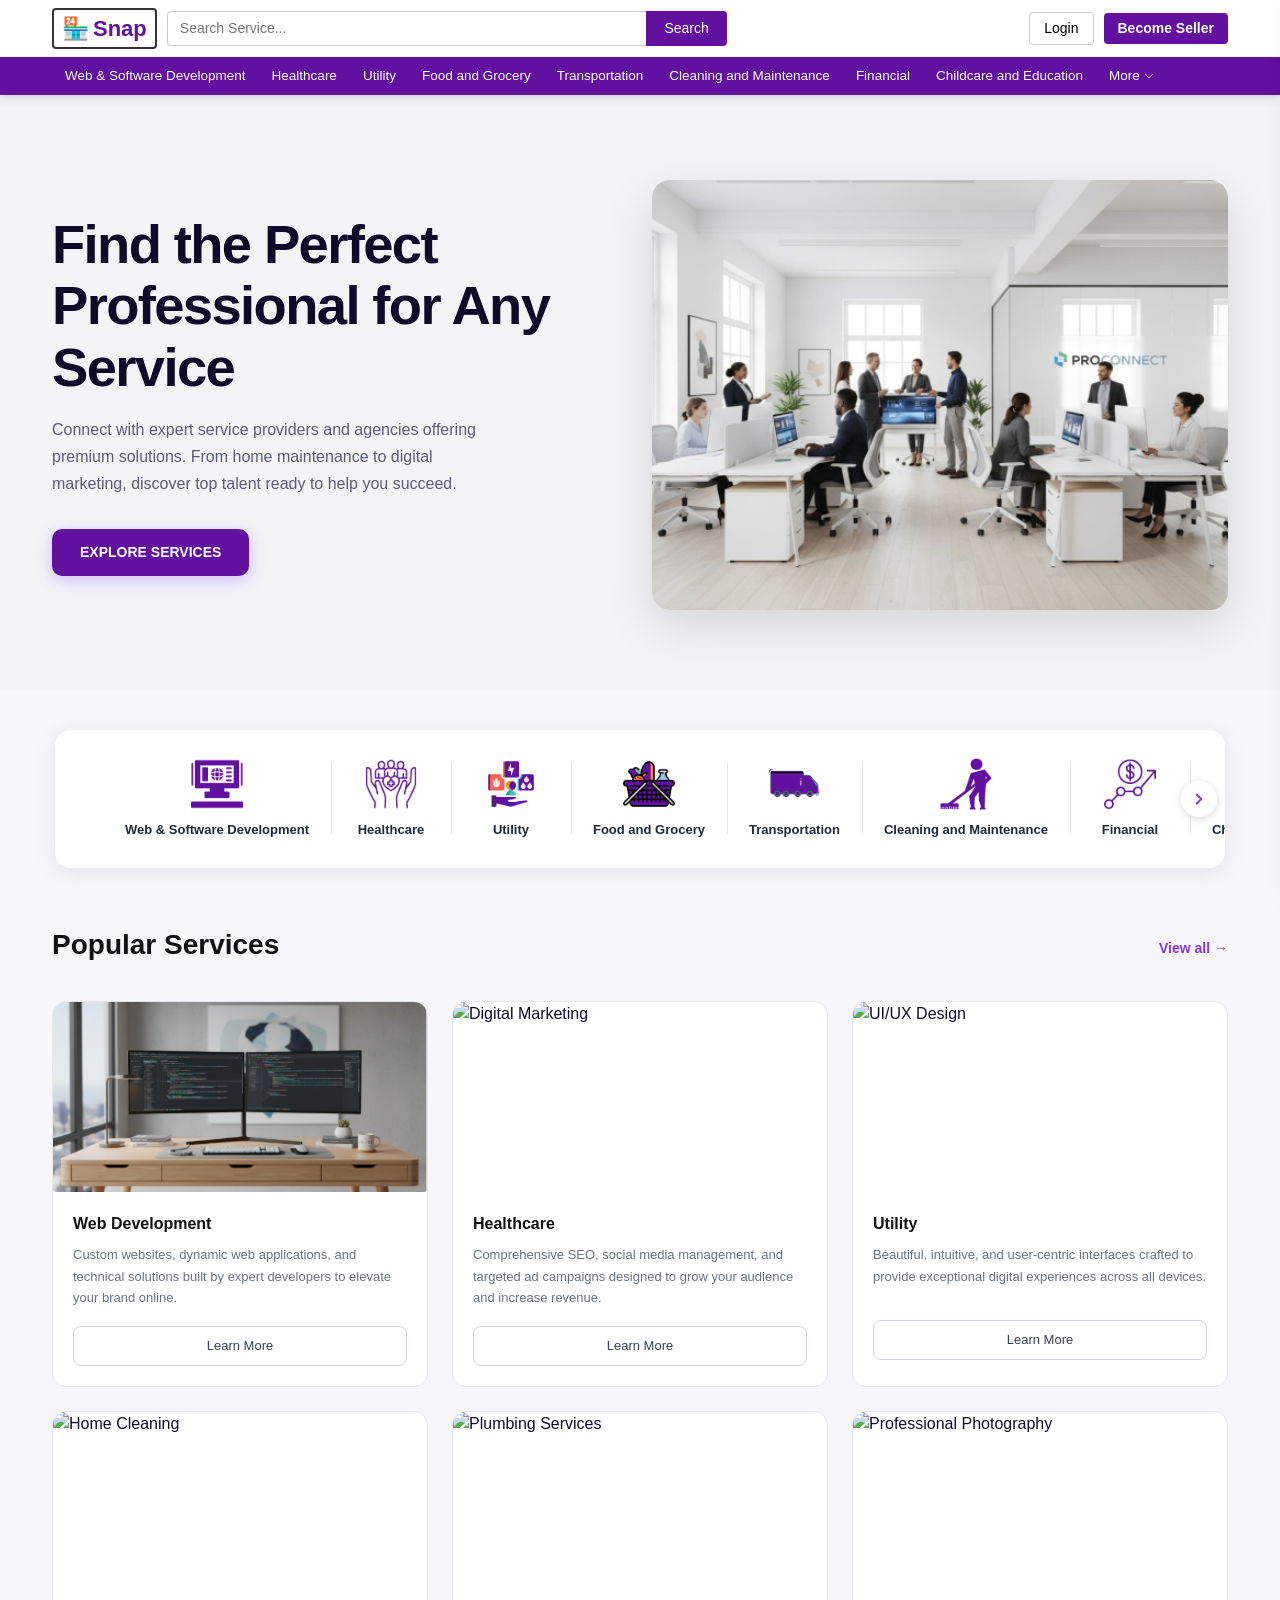
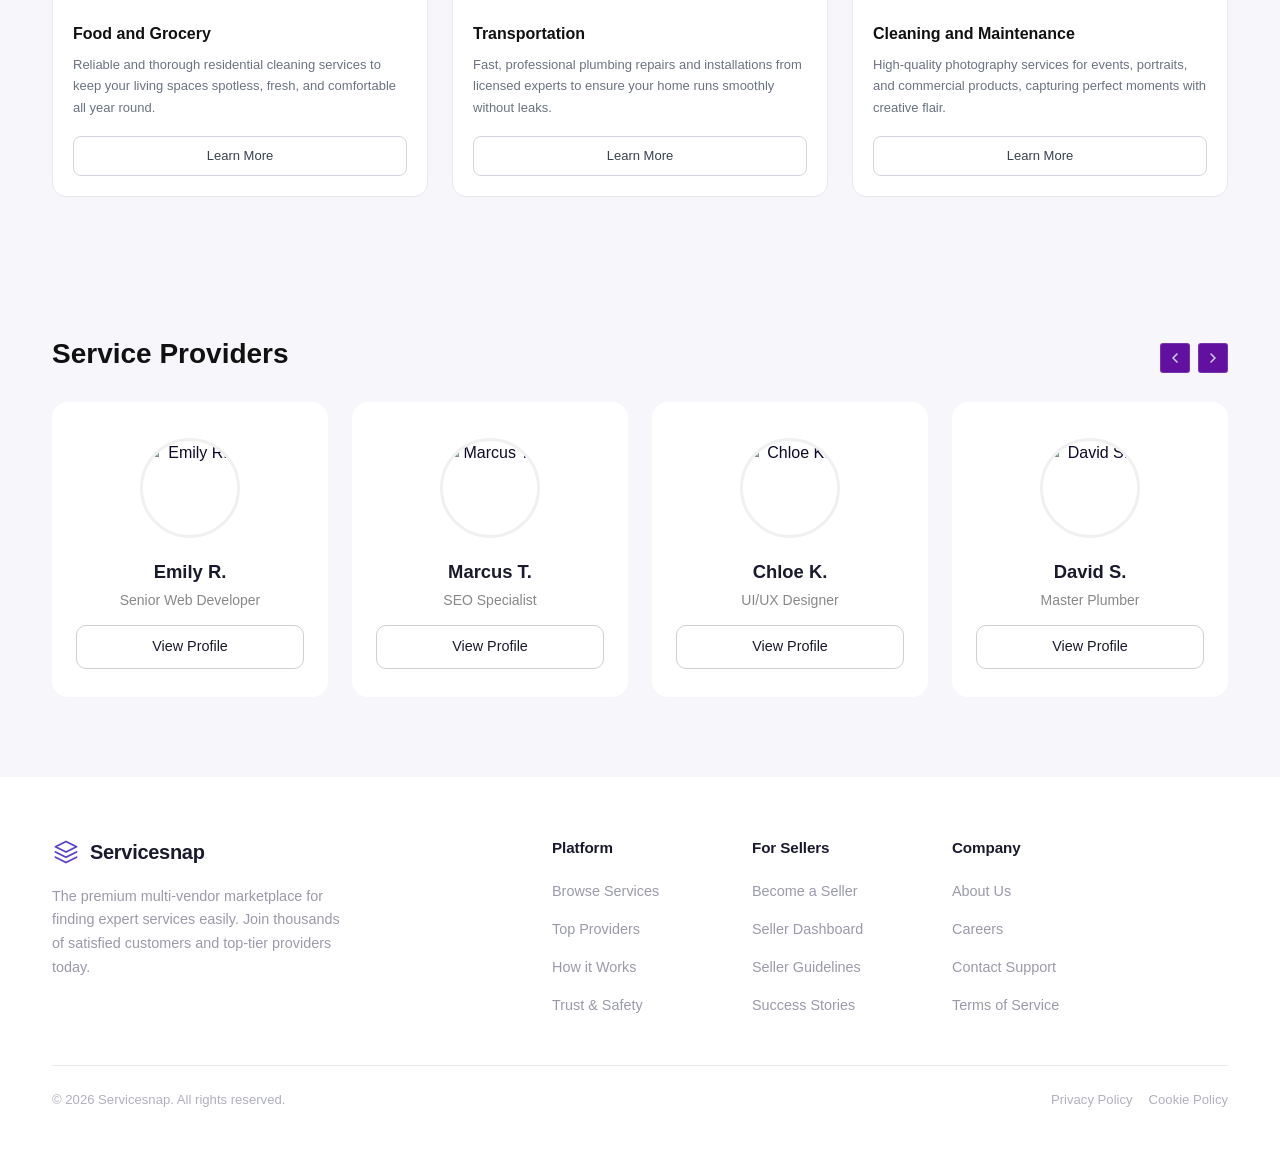
==== commit b00777c0: "category slider add" ====
--- a/index.html
+++ b/index.html
@@ -23,19 +23,19 @@
     <div id="site-header">
       <div class="top-bar">
         <div class="container">
-          <a href="#" class="logo-wrap">
+          <a href="index.html" class="logo-wrap">
             <span class="logo-icon">🏪</span>
             <span class="logo-bd">Snap</span><span class="logo-stall"></span>
           </a>
           <div class="search-wrap">
-            <input type="text" placeholder="Search products..." />
+            <input type="text" placeholder="Search Service..." />
             <button>Search</button>
           </div>
           <div class="top-right">
             <a href="#">
               <button class="btn-login">Login</button>
             </a>
-            <a href="#" class="btn-sell">Become Seller</a>
+            <a href="become-seller.html" class="btn-sell">Become Seller</a>
           </div>
           <button class="hamburger-btn" id="hamburgerBtn">
             <i class="bi bi-list"></i>
@@ -49,316 +49,44 @@
           <ul>
             <!-- 1 Computer -->
             <li>
-              <a href="#">Computer <i class="bi bi-chevron-down arrow"></i></a>
-              <ul class="dd1">
-                <li>
-                  <a href="#"
-                    >Laptop <i class="bi bi-chevron-right sub-arrow"></i
-                  ></a>
-                  <ul class="dd2">
-                    <li><a href="#">Gaming Laptop</a></li>
-                    <li><a href="#">Ultrabook</a></li>
-                    <li><a href="#">Business Laptop</a></li>
-                    <li><a href="#">Chromebook</a></li>
-                  </ul>
-                </li>
-                <li>
-                  <a href="#"
-                    >Desktop PC <i class="bi bi-chevron-right sub-arrow"></i
-                  ></a>
-                  <ul class="dd2">
-                    <li><a href="#">Gaming PC</a></li>
-                    <li><a href="#">All-in-One PC</a></li>
-                    <li><a href="#">Mini PC</a></li>
-                  </ul>
-                </li>
-                <li>
-                  <a href="#"
-                    >Monitor <i class="bi bi-chevron-right sub-arrow"></i
-                  ></a>
-                  <ul class="dd2">
-                    <li><a href="#">LED Monitor</a></li>
-                    <li><a href="#">Gaming Monitor</a></li>
-                    <li><a href="#">4K Monitor</a></li>
-                  </ul>
-                </li>
-                <li><a href="#">Keyboard &amp; Mouse</a></li>
-                <li><a href="#">UPS &amp; Power</a></li>
-                <li><a href="#">RAM &amp; Storage</a></li>
-                <li><a href="#">Processor &amp; Motherboard</a></li>
-                <li><a href="#">Printer &amp; Scanner</a></li>
-              </ul>
-            </li>
-
-            <!-- 2 Electronics -->
-            <li>
-              <a href="#"
-                >Electronics <i class="bi bi-chevron-down arrow"></i
-              ></a>
-              <ul class="dd1">
-                <li>
-                  <a href="#"
-                    >Mobile Phone <i class="bi bi-chevron-right sub-arrow"></i
-                  ></a>
-                  <ul class="dd2">
-                    <li><a href="#">Samsung</a></li>
-                    <li><a href="#">iPhone</a></li>
-                    <li><a href="#">Xiaomi</a></li>
-                    <li><a href="#">Realme</a></li>
-                    <li><a href="#">Oppo / Vivo</a></li>
-                  </ul>
-                </li>
-                <li>
-                  <a href="#"
-                    >TV &amp; Display
-                    <i class="bi bi-chevron-right sub-arrow"></i
-                  ></a>
-                  <ul class="dd2">
-                    <li><a href="#">Smart TV</a></li>
-                    <li><a href="#">LED TV</a></li>
-                    <li><a href="#">OLED TV</a></li>
-                    <li><a href="#">Projector</a></li>
-                  </ul>
-                </li>
-                <li>
-                  <a href="#"
-                    >Audio <i class="bi bi-chevron-right sub-arrow"></i
-                  ></a>
-                  <ul class="dd2">
-                    <li><a href="#">Earbuds / TWS</a></li>
-                    <li><a href="#">Headphones</a></li>
-                    <li><a href="#">Bluetooth Speaker</a></li>
-                    <li><a href="#">Sound Bar</a></li>
-                  </ul>
-                </li>
-                <li><a href="#">Smart Watch</a></li>
-                <li><a href="#">Tablet</a></li>
-                <li><a href="#">Camera &amp; DSLR</a></li>
-                <li><a href="#">Gaming Console</a></li>
-              </ul>
-            </li>
-
-            <!-- 3 Security -->
-            <li>
-              <a href="#"
-                >Security and Industry <i class="bi bi-chevron-down arrow"></i
-              ></a>
-              <ul class="dd1">
-                <li>
-                  <a href="#"
-                    >CCTV Camera <i class="bi bi-chevron-right sub-arrow"></i
-                  ></a>
-                  <ul class="dd2">
-                    <li><a href="#">IP Camera</a></li>
-                    <li><a href="#">Dome Camera</a></li>
-                    <li><a href="#">Bullet Camera</a></li>
-                    <li><a href="#">PTZ Camera</a></li>
-                  </ul>
-                </li>
-                <li>
-                  <a href="#"
-                    >Access Control <i class="bi bi-chevron-right sub-arrow"></i
-                  ></a>
-                  <ul class="dd2">
-                    <li><a href="#">Fingerprint Device</a></li>
-                    <li><a href="#">Face Recognition</a></li>
-                    <li><a href="#">Card Reader</a></li>
-                  </ul>
-                </li>
-                <li><a href="#">DVR / NVR</a></li>
-                <li><a href="#">Electric Fence</a></li>
-                <li><a href="#">Fire Safety</a></li>
-                <li><a href="#">Solar System</a></li>
-                <li><a href="#">Generator</a></li>
-              </ul>
-            </li>
-
-            <!-- 4 Travels -->
-            <li>
-              <a href="#">Travels <i class="bi bi-chevron-down arrow"></i></a>
-              <ul class="dd1">
-                <li>
-                  <a href="#"
-                    >Air Ticket <i class="bi bi-chevron-right sub-arrow"></i
-                  ></a>
-                  <ul class="dd2">
-                    <li><a href="#">Domestic</a></li>
-                    <li><a href="#">International</a></li>
-                  </ul>
-                </li>
-                <li><a href="#">Hotel Booking</a></li>
-                <li><a href="#">Tour Package</a></li>
-                <li><a href="#">Visa Assistance</a></li>
-                <li><a href="#">Travel Accessories</a></li>
-              </ul>
-            </li>
-
-            <!-- 5 Health & Beauty -->
-            <li>
-              <a href="#"
-                >Health &amp; Beauty <i class="bi bi-chevron-down arrow"></i
-              ></a>
-              <ul class="dd1">
-                <li>
-                  <a href="#"
-                    >Skin Care <i class="bi bi-chevron-right sub-arrow"></i
-                  ></a>
-                  <ul class="dd2">
-                    <li><a href="#">Face Wash</a></li>
-                    <li><a href="#">Moisturizer</a></li>
-                    <li><a href="#">Sunscreen</a></li>
-                    <li><a href="#">Serum</a></li>
-                  </ul>
-                </li>
-                <li>
-                  <a href="#"
-                    >Hair Care <i class="bi bi-chevron-right sub-arrow"></i
-                  ></a>
-                  <ul class="dd2">
-                    <li><a href="#">Shampoo</a></li>
-                    <li><a href="#">Hair Oil</a></li>
-                    <li><a href="#">Hair Dryer</a></li>
-                  </ul>
-                </li>
-                <li><a href="#">Supplement &amp; Nutrition</a></li>
-                <li><a href="#">Medical Equipment</a></li>
-                <li><a href="#">Personal Care</a></li>
-                <li><a href="#">Perfume &amp; Fragrance</a></li>
-              </ul>
-            </li>
-
-            <!-- 6 Household -->
-            <li>
-              <a href="#">Household <i class="bi bi-chevron-down arrow"></i></a>
-              <ul class="dd1">
-                <li>
-                  <a href="#"
-                    >Kitchen Appliance
-                    <i class="bi bi-chevron-right sub-arrow"></i
-                  ></a>
-                  <ul class="dd2">
-                    <li><a href="#">Rice Cooker</a></li>
-                    <li><a href="#">Blender</a></li>
-                    <li><a href="#">Microwave</a></li>
-                    <li><a href="#">Air Fryer</a></li>
-                  </ul>
-                </li>
-                <li>
-                  <a href="#"
-                    >Furniture <i class="bi bi-chevron-right sub-arrow"></i
-                  ></a>
-                  <ul class="dd2">
-                    <li><a href="#">Sofa</a></li>
-                    <li><a href="#">Bed</a></li>
-                    <li><a href="#">Wardrobe</a></li>
-                    <li><a href="#">Dining Table</a></li>
-                  </ul>
-                </li>
-                <li><a href="#">AC &amp; Refrigerator</a></li>
-                <li><a href="#">Washing Machine</a></li>
-                <li><a href="#">Home Decor</a></li>
-                <li><a href="#">Cleaning Tools</a></li>
-              </ul>
-            </li>
-
-            <!-- 7 Car & Bike -->
-            <li>
-              <a href="#"
-                >Car &amp; Bike <i class="bi bi-chevron-down arrow"></i
-              ></a>
-              <ul class="dd1">
-                <li>
-                  <a href="#"
-                    >Car <i class="bi bi-chevron-right sub-arrow"></i
-                  ></a>
-                  <ul class="dd2">
-                    <li><a href="#">Sedan</a></li>
-                    <li><a href="#">SUV</a></li>
-                    <li><a href="#">Microbus</a></li>
-                    <li><a href="#">Pickup</a></li>
-                  </ul>
-                </li>
-                <li>
-                  <a href="#"
-                    >Motorcycle <i class="bi bi-chevron-right sub-arrow"></i
-                  ></a>
-                  <ul class="dd2">
-                    <li><a href="#">Hero</a></li>
-                    <li><a href="#">Bajaj</a></li>
-                    <li><a href="#">Yamaha</a></li>
-                    <li><a href="#">Honda</a></li>
-                  </ul>
-                </li>
-                <li><a href="#">Car Accessories</a></li>
-                <li><a href="#">Bike Accessories</a></li>
-                <li><a href="#">Electric Vehicle</a></li>
-                <li><a href="#">Three Wheeler / CNG</a></li>
-              </ul>
-            </li>
-
-            <!-- 8 Real Estate -->
-            <li>
-              <a href="#"
-                >Real Estate <i class="bi bi-chevron-down arrow"></i
-              ></a>
-              <ul class="dd1">
-                <li>
-                  <a href="#"
-                    >Apartment <i class="bi bi-chevron-right sub-arrow"></i
-                  ></a>
-                  <ul class="dd2">
-                    <li><a href="#">Buy Apartment</a></li>
-                    <li><a href="#">Rent Apartment</a></li>
-                  </ul>
-                </li>
-                <li>
-                  <a href="#"
-                    >Land / Plot <i class="bi bi-chevron-right sub-arrow"></i
-                  ></a>
-                  <ul class="dd2">
-                    <li><a href="#">Residential Plot</a></li>
-                    <li><a href="#">Commercial Land</a></li>
-                    <li><a href="#">Agricultural Land</a></li>
-                  </ul>
-                </li>
-                <li><a href="#">Commercial Space</a></li>
-                <li><a href="#">House for Sale</a></li>
-                <li><a href="#">House for Rent</a></li>
-              </ul>
-            </li>
-
-            <!-- 9 More -->
+              <a href="#">Web & Software Development</a>
+            </li>
+            <li>
+              <a href="#">Healthcare</a>
+            </li>
+            <li>
+              <a href="#">Utility</a>
+            </li>
+            <li>
+              <a href="#">Food and Grocery</a>
+            </li>
+
+            <li>
+              <a href="#">Transportation</a>
+            </li>
+
+            <li>
+              <a href="#">Cleaning and Maintenance</a>
+            </li>
+
+            <li>
+              <a href="#">Financial</a>
+            </li>
+
+            <li>
+              <a href="#">Childcare and Education</a>
+            </li>
+
+            <!-- More -->
             <li>
               <a href="#">More <i class="bi bi-chevron-down arrow"></i></a>
               <ul class="dd1">
                 <li>
-                  <a href="#"
-                    >Sports &amp; Fitness
-                    <i class="bi bi-chevron-right sub-arrow"></i
-                  ></a>
-                  <ul class="dd2">
-                    <li><a href="#">Cricket</a></li>
-                    <li><a href="#">Football</a></li>
-                    <li><a href="#">Gym Equipment</a></li>
-                    <li><a href="#">Cycling</a></li>
-                  </ul>
+                  <a href="#">Fitness and Wellness</a>
                 </li>
                 <li>
-                  <a href="#"
-                    >Books &amp; Education
-                    <i class="bi bi-chevron-right sub-arrow"></i
-                  ></a>
-                  <ul class="dd2">
-                    <li><a href="#">School Books</a></li>
-                    <li><a href="#">Admission Guide</a></li>
-                    <li><a href="#">Online Course</a></li>
-                  </ul>
+                  <a href="#">Event Management and Entertainment</a>
                 </li>
-                <li><a href="#">Baby &amp; Kids</a></li>
-                <li><a href="#">Pet Supplies</a></li>
-                <li><a href="#">Agriculture</a></li>
-                <li><a href="#">Office Supplies</a></li>
-                <li><a href="#">Jobs &amp; Services</a></li>
               </ul>
             </li>
           </ul>
@@ -851,7 +579,119 @@
       </div>
     </section>
     <!-- ────────────── Hero Section End ──────────────── -->
-
+    <div class="slider-wrapper">
+      <!-- Left Arrow -->
+      <button
+        class="arrow-btn arrow-left hidden"
+        id="arrowLeft"
+        aria-label="Scroll Left"
+      >
+        <svg viewBox="0 0 24 24"><polyline points="15 18 9 12 15 6" /></svg>
+      </button>
+
+      <!-- Track -->
+      <div class="slider-track" id="sliderTrack">
+        <div class="cat-item ">
+          <div class="cat-icon">
+             <img src="assets/images/web.png" alt="web">
+        </svg>
+          </div>
+          <span class="cat-label">Web & Software Development</span>
+        </div>
+
+        <div class="cat-item">
+          <div class="cat-icon">
+            <!-- Appliance Repair SVG -->
+           <img src="assets/images/health.png" alt="health">
+          </div>
+          <span class="cat-label">Healthcare</span>
+        </div>
+
+        <div class="cat-item">
+          <div class="cat-icon">
+            <!-- Cleaning Solution SVG -->
+            <img src="assets/images/utility.png" alt="utility">
+          </div>
+          <span class="cat-label">Utility</span>
+        </div>
+
+        <div class="cat-item">
+          <div class="cat-icon">
+            <img src="assets/images/food.png" alt="food">
+          </div>
+          <span class="cat-label">Food and Grocery</span>
+        </div>
+
+        <div class="cat-item">
+          <div class="cat-icon">
+            <!-- Shifting SVG -->
+          <img src="assets/images/transportation.png" alt="transportation">
+          </div>
+          <span class="cat-label">Transportation</span>
+        </div>
+
+        <div class="cat-item">
+          <div class="cat-icon">
+            <!-- Health & Care SVG -->
+            <img src="assets/images/man.png" alt="man">
+          </div>
+          <span class="cat-label">Cleaning and Maintenance</span>
+        </div>
+
+        <div class="cat-item">
+          <div class="cat-icon">
+           <img src="assets/images/money-growth.png" alt="money-growth">
+          </div>
+          <span class="cat-label">Financial</span>
+        </div>
+
+        <div class="cat-item">
+          <div class="cat-icon">
+            <img src="assets/images/childcare.png" alt="childcare">
+          </div>
+          <span class="cat-label">Childcare and Education</span>
+        </div>
+
+        <div class="cat-item">
+          <div class="cat-icon">
+           <img src="assets/images/infrastructure.png" alt="infrastructure">
+          </div>
+          <span class="cat-label">Technology and IT</span>
+        </div>
+         <div class="cat-item">
+          <div class="cat-icon">
+          <img src="assets/images/yoga.png" alt="yoga">
+          </div>
+          <span class="cat-label">Fitness and Wellness</span>
+        </div>
+         <div class="cat-item">
+          <div class="cat-icon">
+            <img src="assets/images/management.png" alt="maintenance">
+          </div>
+          <span class="cat-label">Event Management and Entertainment</span>
+        </div>
+
+        <!-- All Services -->
+        <div class="cat-item">
+          <div class="cat-icon">
+           <img src="assets/images/all.png" alt="all">
+          </div>
+          <span class="cat-label" style="color: #e11d6a; font-weight: 700"
+            >All Services</span
+          >
+        </div>
+      </div>
+      <!-- /slider-track -->
+
+      <!-- Right Arrow -->
+      <button
+        class="arrow-btn arrow-right"
+        id="arrowRight"
+        aria-label="Scroll Right"
+      >
+        <svg viewBox="0 0 24 24"><polyline points="9 18 15 12 9 6" /></svg>
+      </button>
+    </div>
     <!-- ────────────── Service Section Start ─────────── -->
     <div class="service-section">
       <div class="container">
@@ -1303,5 +1143,46 @@
     <script src="assets/js/swiper-bundle.min.js"></script>
     <!-- Custom JS -->
     <script src="assets/js/custom.js"></script>
+    <script>
+      const track = document.getElementById("sliderTrack");
+      const arrowLeft = document.getElementById("arrowLeft");
+      const arrowRight = document.getElementById("arrowRight");
+
+      const scrollAmount = 220;
+
+      function updateArrows() {
+        const scrollLeft = track.scrollLeft;
+        const maxScroll = track.scrollWidth - track.clientWidth;
+
+        // Left arrow: hide when at start
+        arrowLeft.classList.toggle("hidden", scrollLeft <= 2);
+        // Right arrow: hide when at end
+        arrowRight.classList.toggle("hidden", scrollLeft >= maxScroll - 2);
+      }
+
+      arrowLeft.addEventListener("click", () => {
+        track.scrollBy({ left: -scrollAmount, behavior: "smooth" });
+      });
+
+      arrowRight.addEventListener("click", () => {
+        track.scrollBy({ left: scrollAmount, behavior: "smooth" });
+      });
+
+      track.addEventListener("scroll", updateArrows);
+      window.addEventListener("resize", updateArrows);
+
+      // Active item click
+      document.querySelectorAll(".cat-item").forEach((item) => {
+        item.addEventListener("click", () => {
+          document
+            .querySelectorAll(".cat-item")
+            .forEach((i) => i.classList.remove("active"));
+          item.classList.add("active");
+        });
+      });
+
+      // Init
+      updateArrows();
+    </script>
   </body>
 </html>
--- a/assets/css/style.css
+++ b/assets/css/style.css
@@ -479,7 +479,7 @@
   }
   .top-bar {
     flex-wrap: nowrap;
-    
+
     gap: 6px;
   }
   /* show search bar next to logo on mobile */
@@ -524,6 +524,7 @@
 .hero-section {
   background: var(--bg-light);
   padding: 180px 0px 80px 0px;
+  margin-bottom: 40px;
 }
 
 .hero-title {
@@ -1113,3 +1114,213 @@
     height: 42px;
   }
 }
+
+.login-box {
+  max-width: 420px;
+  margin: 200px auto;
+}
+
+.verify-box {
+  background: #2b2b2b;
+  color: #fff;
+  padding: 15px;
+  display: flex;
+  align-items: center;
+  justify-content: space-between;
+}
+
+.verify-left {
+  display: flex;
+  align-items: center;
+  gap: 10px;
+}
+
+.verify-checkbox {
+  width: 20px;
+  height: 20px;
+  border: 2px solid #ccc;
+  display: inline-block;
+  border-radius: 3px;
+  background: #000;
+}
+
+.verify-right {
+  text-align: right;
+  font-size: 12px;
+  color: #ccc;
+}
+
+.login-btn {
+  background-color: #6cc000;
+  border: none;
+  font-weight: bold;
+}
+
+.login-btn:hover {
+  background-color: #5aa800;
+}
+
+.slider-wrapper {
+  background: #fff;
+  border-radius: 16px;
+  box-shadow: 0 4px 24px rgba(0, 0, 0, 0.08);
+  padding: 18px 0;
+  position: relative;
+  overflow: hidden;
+  max-width: 1170px;
+  margin: 0 auto;
+}
+
+/* Arrow buttons */
+.arrow-btn {
+  position: absolute;
+  top: 50%;
+  transform: translateY(-50%);
+  z-index: 10;
+  width: 36px;
+  height: 36px;
+  background: #fff;
+  border: none;
+  border-radius: 50%;
+  box-shadow: 0 2px 10px rgba(0, 0, 0, 0.15);
+  display: flex;
+  align-items: center;
+  justify-content: center;
+  cursor: pointer;
+  transition:
+    opacity 0.3s,
+    background 0.2s;
+}
+
+.arrow-btn:hover {
+  background: #f0eaff;
+}
+
+.arrow-btn svg {
+  width: 18px;
+  height: 18px;
+  stroke: #7c3aed;
+  stroke-width: 2.5;
+  fill: none;
+  stroke-linecap: round;
+  stroke-linejoin: round;
+}
+
+.arrow-btn.hidden {
+  opacity: 0;
+  pointer-events: none;
+}
+
+.arrow-left {
+  left: 8px;
+}
+.arrow-right {
+  right: 8px;
+}
+
+/* Scrollable track */
+.slider-track {
+  display: flex;
+  overflow-x: auto;
+  scroll-behavior: smooth;
+  gap: 0;
+  padding: 0 48px;
+  scrollbar-width: none;
+  -ms-overflow-style: none;
+}
+.slider-track::-webkit-scrollbar {
+  display: none;
+}
+
+/* Each category item */
+.cat-item {
+  flex: 0 0 auto;
+  display: flex;
+  flex-direction: column;
+  align-items: center;
+  justify-content: center;
+  padding: 10px 22px;
+  cursor: pointer;
+  transition: transform 0.18s;
+  min-width: 120px;
+  text-align: center;
+  position: relative;
+}
+
+/* Divider between items */
+.cat-item + .cat-item::before {
+  content: "";
+  position: absolute;
+  left: 0;
+  top: 15%;
+  height: 70%;
+  width: 1px;
+  background: #e5e7eb;
+}
+
+.cat-item:hover {
+  transform: translateY(-2px);
+}
+
+.cat-item:hover .cat-label {
+  color: #7c3aed;
+}
+
+.cat-icon {
+  width: 52px;
+  height: 52px;
+  display: flex;
+  align-items: center;
+  justify-content: center;
+  margin-bottom: 10px;
+}
+
+.cat-icon img,
+.cat-icon svg {
+  width: 100%;
+  height: 100%;
+  object-fit: contain;
+}
+
+.cat-label {
+  font-size: 13px;
+  font-weight: 600;
+  color: #1f2937;
+  transition: color 0.2s;
+  white-space: nowrap;
+}
+
+.cat-item.active .cat-label {
+  color: #7c3aed;
+  font-weight: 700;
+}
+
+/* Mobile: smaller padding */
+@media (max-width: 576px) {
+  .slider-wrapper{
+    margin-right: 10px;
+    margin-left: 10px;
+  }
+  .slider-track {
+    padding: 0 40px;
+  }
+  .cat-item {
+    min-width: 100px;
+    padding: 8px 14px;
+  }
+  .cat-icon {
+    width: 42px;
+    height: 42px;
+  }
+  .cat-label {
+    font-size: 12px;
+  }
+  .arrow-btn {
+    width: 30px;
+    height: 30px;
+  }
+  .arrow-btn svg {
+    width: 14px;
+    height: 14px;
+  }
+}
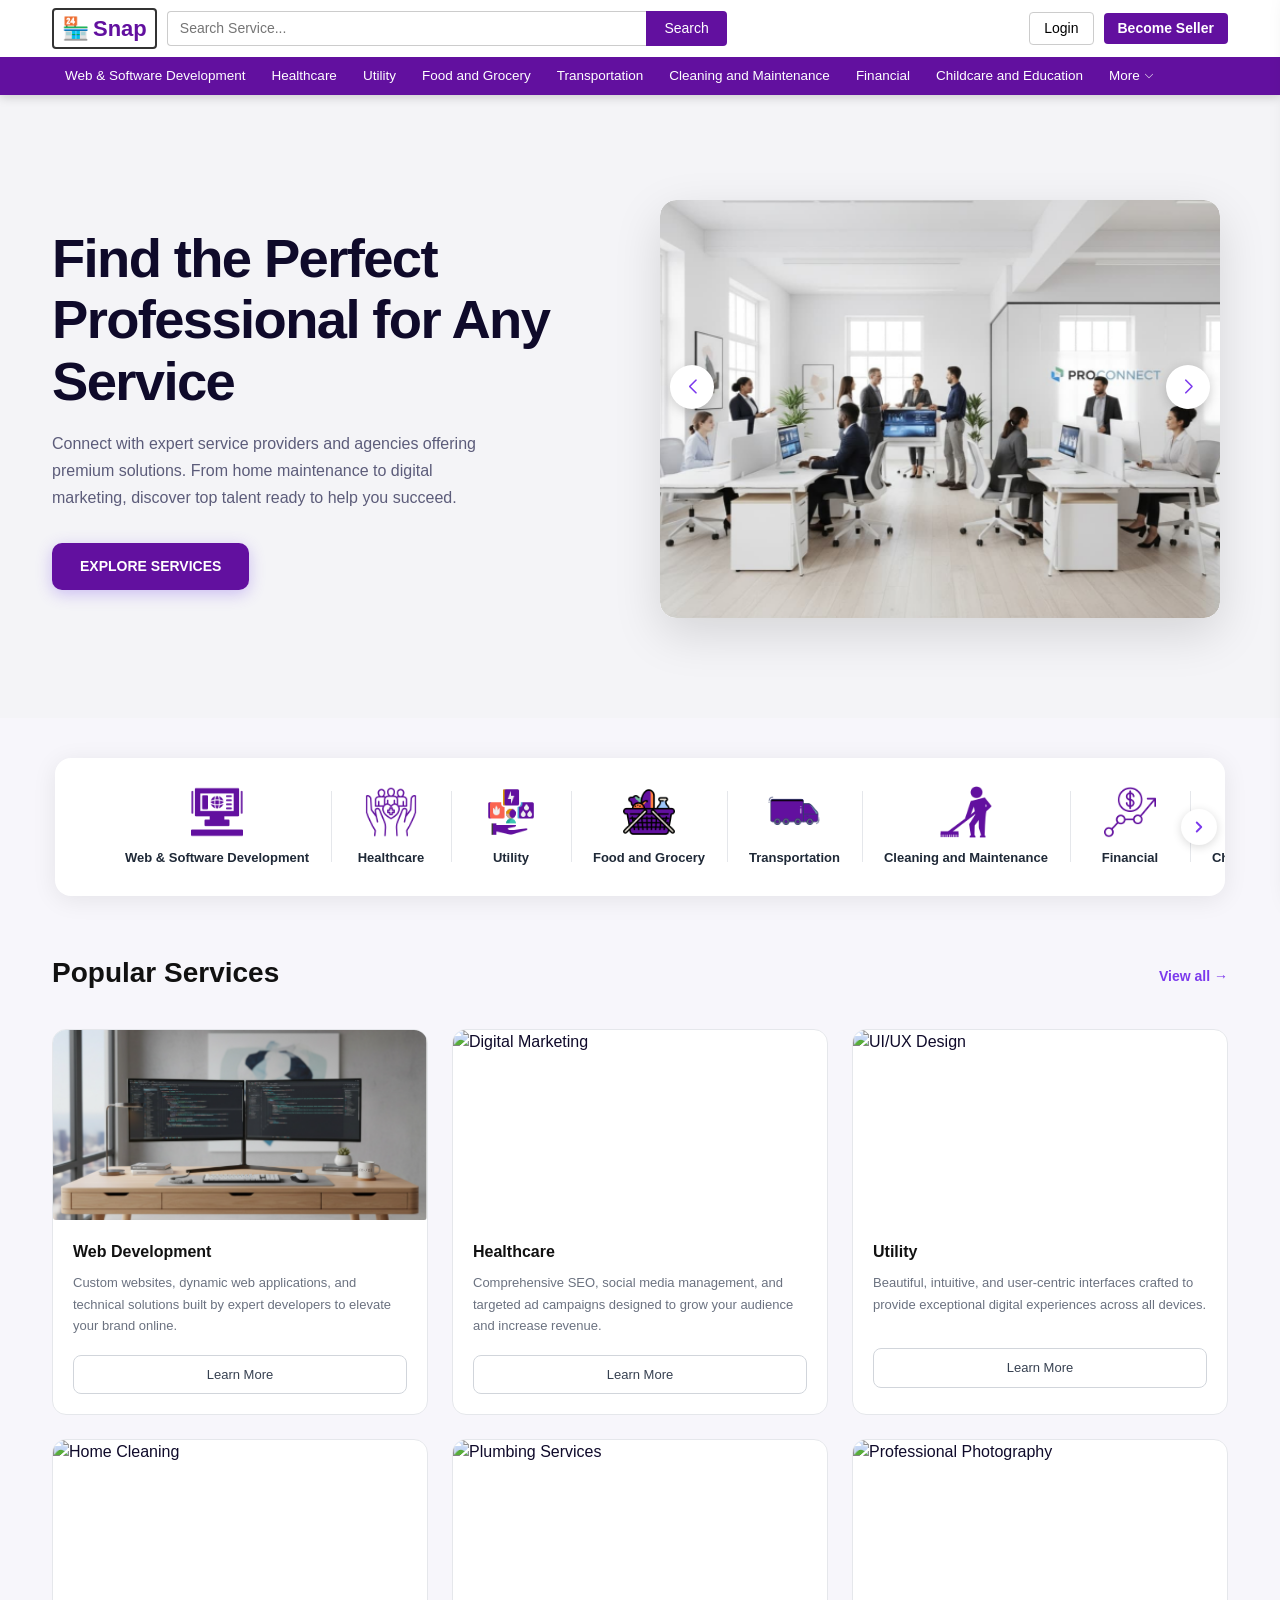
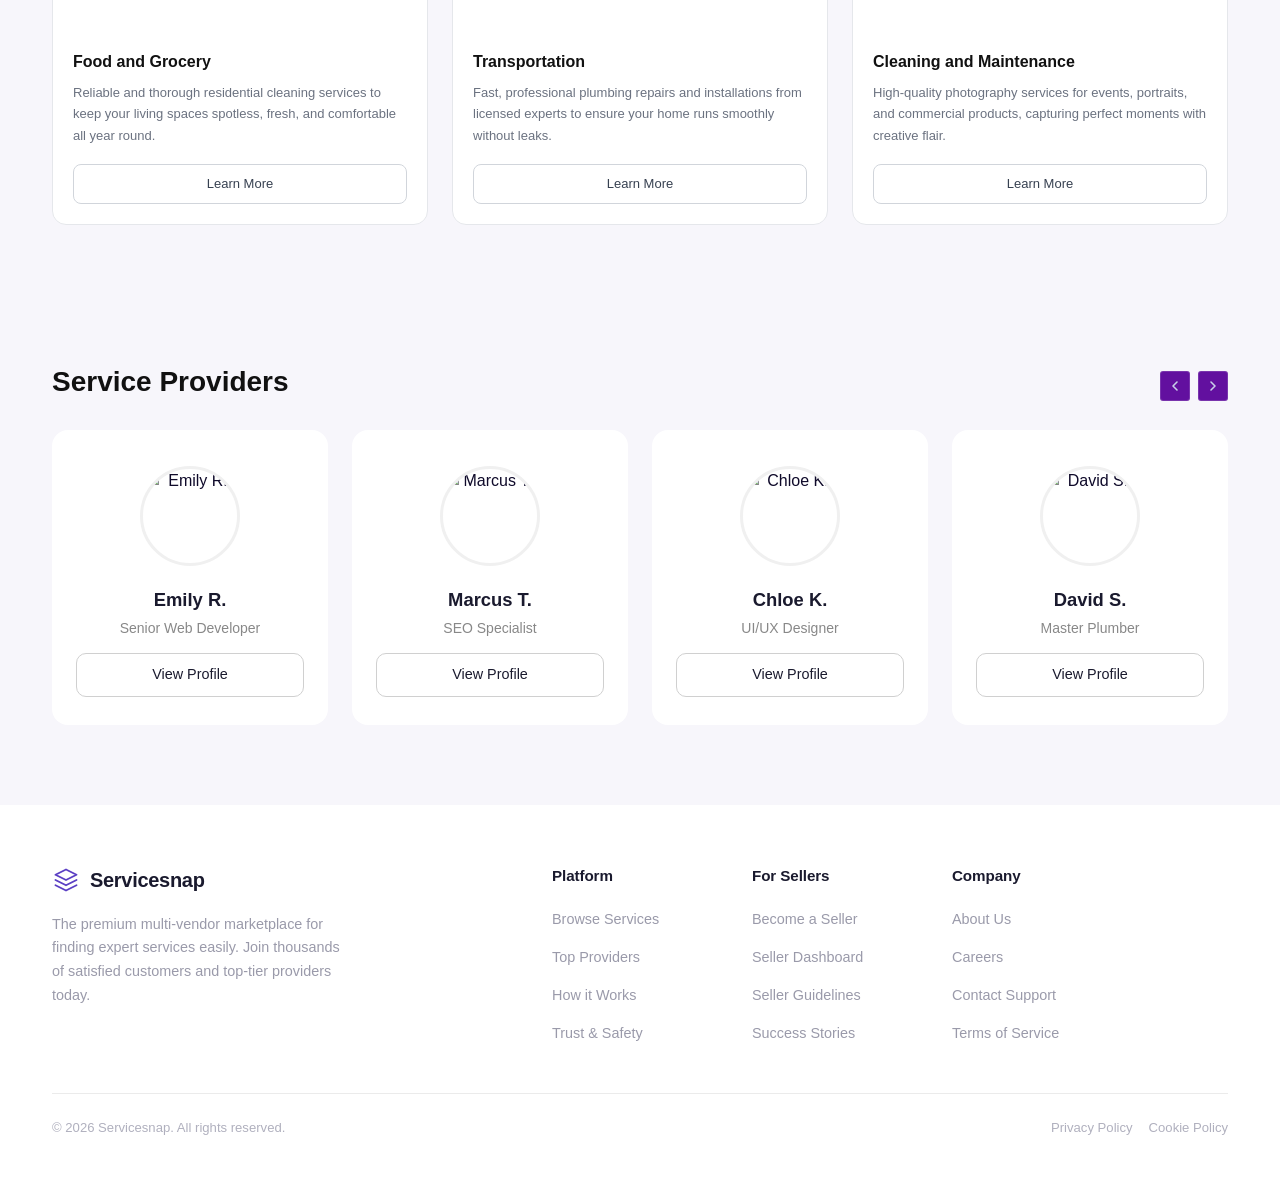
==== commit ee9f43a6: "menu bar custom and banner slider add" ====
--- a/index.html
+++ b/index.html
@@ -112,426 +112,79 @@
         <!-- Computer -->
         <li>
           <button class="mob-lv1">
-            <span><i class="bi bi-pc-display micon"></i>Computer</span
-            ><i class="bi bi-chevron-right marrow"></i>
-          </button>
-          <ul class="mob-sub1">
-            <li>
-              <button class="mob-lv2">
-                <span>Laptop</span><i class="bi bi-chevron-right marrow"></i>
-              </button>
-              <ul class="mob-sub2">
-                <li><a href="#">Gaming Laptop</a></li>
-                <li><a href="#">Ultrabook</a></li>
-                <li><a href="#">Business Laptop</a></li>
-              </ul>
-            </li>
-            <li>
-              <button class="mob-lv2">
-                <span>Desktop PC</span
-                ><i class="bi bi-chevron-right marrow"></i>
-              </button>
-              <ul class="mob-sub2">
-                <li><a href="#">Gaming PC</a></li>
-                <li><a href="#">All-in-One PC</a></li>
-              </ul>
-            </li>
-            <li>
-              <button class="mob-lv2" style="justify-content: flex-start">
-                <span>Monitor</span>
-              </button>
-            </li>
-            <li>
-              <button class="mob-lv2" style="justify-content: flex-start">
-                <span>Keyboard &amp; Mouse</span>
-              </button>
-            </li>
-            <li>
-              <button class="mob-lv2" style="justify-content: flex-start">
-                <span>RAM &amp; Storage</span>
-              </button>
-            </li>
-            <li>
-              <button class="mob-lv2" style="justify-content: flex-start">
-                <span>Printer &amp; Scanner</span>
-              </button>
-            </li>
-          </ul>
+            <span><i class="bi bi-pc-display micon"></i>Web & Software Development</span
+            >
+          </button>
+         
         </li>
 
         <!-- Electronics -->
         <li>
           <button class="mob-lv1">
-            <span><i class="bi bi-phone micon"></i>Electronics</span
-            ><i class="bi bi-chevron-right marrow"></i>
-          </button>
-          <ul class="mob-sub1">
-            <li>
-              <button class="mob-lv2">
-                <span>Mobile Phone</span
-                ><i class="bi bi-chevron-right marrow"></i>
-              </button>
-              <ul class="mob-sub2">
-                <li><a href="#">Samsung</a></li>
-                <li><a href="#">iPhone</a></li>
-                <li><a href="#">Xiaomi</a></li>
-                <li><a href="#">Realme</a></li>
-              </ul>
-            </li>
-            <li>
-              <button class="mob-lv2">
-                <span>TV &amp; Display</span
-                ><i class="bi bi-chevron-right marrow"></i>
-              </button>
-              <ul class="mob-sub2">
-                <li><a href="#">Smart TV</a></li>
-                <li><a href="#">LED TV</a></li>
-                <li><a href="#">OLED TV</a></li>
-              </ul>
-            </li>
-            <li>
-              <button class="mob-lv2">
-                <span>Audio</span><i class="bi bi-chevron-right marrow"></i>
-              </button>
-              <ul class="mob-sub2">
-                <li><a href="#">Earbuds / TWS</a></li>
-                <li><a href="#">Headphones</a></li>
-                <li><a href="#">Bluetooth Speaker</a></li>
-              </ul>
-            </li>
-            <li>
-              <button class="mob-lv2" style="justify-content: flex-start">
-                <span>Smart Watch</span>
-              </button>
-            </li>
-            <li>
-              <button class="mob-lv2" style="justify-content: flex-start">
-                <span>Tablet</span>
-              </button>
-            </li>
-            <li>
-              <button class="mob-lv2" style="justify-content: flex-start">
-                <span>Camera &amp; DSLR</span>
-              </button>
-            </li>
-          </ul>
-        </li>
-
-        <!-- Security -->
+            <span><i class="bi bi-phone micon"></i>Healthcare</span
+            >
+          </button>
+         
+        </li>
         <li>
           <button class="mob-lv1">
             <span
-              ><i class="bi bi-shield-check micon"></i>Security &amp;
-              Industry</span
-            ><i class="bi bi-chevron-right marrow"></i>
-          </button>
-          <ul class="mob-sub1">
-            <li>
-              <button class="mob-lv2">
-                <span>CCTV Camera</span
-                ><i class="bi bi-chevron-right marrow"></i>
-              </button>
-              <ul class="mob-sub2">
-                <li><a href="#">IP Camera</a></li>
-                <li><a href="#">Dome Camera</a></li>
-                <li><a href="#">Bullet Camera</a></li>
-              </ul>
-            </li>
-            <li>
-              <button class="mob-lv2">
-                <span>Access Control</span
-                ><i class="bi bi-chevron-right marrow"></i>
-              </button>
-              <ul class="mob-sub2">
-                <li><a href="#">Fingerprint Device</a></li>
-                <li><a href="#">Face Recognition</a></li>
-              </ul>
-            </li>
-            <li>
-              <button class="mob-lv2" style="justify-content: flex-start">
-                <span>DVR / NVR</span>
-              </button>
-            </li>
-            <li>
-              <button class="mob-lv2" style="justify-content: flex-start">
-                <span>Solar System</span>
-              </button>
-            </li>
-            <li>
-              <button class="mob-lv2" style="justify-content: flex-start">
-                <span>Generator</span>
-              </button>
-            </li>
-          </ul>
-        </li>
-
-        <!-- Travels -->
+              ><i class="bi bi-shield-check micon"></i>Utility</span
+            >
+          </button>
+          
+        </li>
+
         <li>
           <button class="mob-lv1">
-            <span><i class="bi bi-airplane micon"></i>Travels</span
-            ><i class="bi bi-chevron-right marrow"></i>
-          </button>
-          <ul class="mob-sub1">
-            <li>
-              <button class="mob-lv2">
-                <span>Air Ticket</span
-                ><i class="bi bi-chevron-right marrow"></i>
-              </button>
-              <ul class="mob-sub2">
-                <li><a href="#">Domestic</a></li>
-                <li><a href="#">International</a></li>
-              </ul>
-            </li>
-            <li>
-              <button class="mob-lv2" style="justify-content: flex-start">
-                <span>Hotel Booking</span>
-              </button>
-            </li>
-            <li>
-              <button class="mob-lv2" style="justify-content: flex-start">
-                <span>Tour Package</span>
-              </button>
-            </li>
-            <li>
-              <button class="mob-lv2" style="justify-content: flex-start">
-                <span>Visa Assistance</span>
-              </button>
-            </li>
-          </ul>
-        </li>
-
-        <!-- Health & Beauty -->
+            <span><i class="bi bi-airplane micon"></i>Food and Grocery</span
+            >
+          </button>
+          
+        </li>
         <li>
           <button class="mob-lv1">
             <span
-              ><i class="bi bi-heart-pulse micon"></i>Health &amp; Beauty</span
-            ><i class="bi bi-chevron-right marrow"></i>
-          </button>
-          <ul class="mob-sub1">
-            <li>
-              <button class="mob-lv2">
-                <span>Skin Care</span><i class="bi bi-chevron-right marrow"></i>
-              </button>
-              <ul class="mob-sub2">
-                <li><a href="#">Face Wash</a></li>
-                <li><a href="#">Moisturizer</a></li>
-                <li><a href="#">Sunscreen</a></li>
-              </ul>
-            </li>
-            <li>
-              <button class="mob-lv2">
-                <span>Hair Care</span><i class="bi bi-chevron-right marrow"></i>
-              </button>
-              <ul class="mob-sub2">
-                <li><a href="#">Shampoo</a></li>
-                <li><a href="#">Hair Oil</a></li>
-              </ul>
-            </li>
-            <li>
-              <button class="mob-lv2" style="justify-content: flex-start">
-                <span>Supplement &amp; Nutrition</span>
-              </button>
-            </li>
-            <li>
-              <button class="mob-lv2" style="justify-content: flex-start">
-                <span>Medical Equipment</span>
-              </button>
-            </li>
-            <li>
-              <button class="mob-lv2" style="justify-content: flex-start">
-                <span>Perfume &amp; Fragrance</span>
-              </button>
-            </li>
-          </ul>
+              ><i class="bi bi-heart-pulse micon"></i>Transportation</span
+            >
+          </button>
+          
         </li>
 
         <!-- Household -->
         <li>
           <button class="mob-lv1">
-            <span><i class="bi bi-house micon"></i>Household</span
-            ><i class="bi bi-chevron-right marrow"></i>
-          </button>
-          <ul class="mob-sub1">
-            <li>
-              <button class="mob-lv2">
-                <span>Kitchen Appliance</span
-                ><i class="bi bi-chevron-right marrow"></i>
-              </button>
-              <ul class="mob-sub2">
-                <li><a href="#">Rice Cooker</a></li>
-                <li><a href="#">Blender</a></li>
-                <li><a href="#">Air Fryer</a></li>
-              </ul>
-            </li>
-            <li>
-              <button class="mob-lv2">
-                <span>Furniture</span><i class="bi bi-chevron-right marrow"></i>
-              </button>
-              <ul class="mob-sub2">
-                <li><a href="#">Sofa</a></li>
-                <li><a href="#">Bed</a></li>
-                <li><a href="#">Wardrobe</a></li>
-              </ul>
-            </li>
-            <li>
-              <button class="mob-lv2" style="justify-content: flex-start">
-                <span>AC &amp; Refrigerator</span>
-              </button>
-            </li>
-            <li>
-              <button class="mob-lv2" style="justify-content: flex-start">
-                <span>Washing Machine</span>
-              </button>
-            </li>
-            <li>
-              <button class="mob-lv2" style="justify-content: flex-start">
-                <span>Home Decor</span>
-              </button>
-            </li>
-          </ul>
+            <span><i class="bi bi-house micon"></i>Cleaning and Maintenance</span
+            >
+          </button>
+          
         </li>
 
         <!-- Car & Bike -->
         <li>
           <button class="mob-lv1">
             <span><i class="bi bi-bicycle micon"></i>Car &amp; Bike</span
-            ><i class="bi bi-chevron-right marrow"></i>
-          </button>
-          <ul class="mob-sub1">
-            <li>
-              <button class="mob-lv2">
-                <span>Car</span><i class="bi bi-chevron-right marrow"></i>
-              </button>
-              <ul class="mob-sub2">
-                <li><a href="#">Sedan</a></li>
-                <li><a href="#">SUV</a></li>
-                <li><a href="#">Microbus</a></li>
-              </ul>
-            </li>
-            <li>
-              <button class="mob-lv2">
-                <span>Motorcycle</span
-                ><i class="bi bi-chevron-right marrow"></i>
-              </button>
-              <ul class="mob-sub2">
-                <li><a href="#">Hero</a></li>
-                <li><a href="#">Bajaj</a></li>
-                <li><a href="#">Yamaha</a></li>
-                <li><a href="#">Honda</a></li>
-              </ul>
-            </li>
-            <li>
-              <button class="mob-lv2" style="justify-content: flex-start">
-                <span>Car Accessories</span>
-              </button>
-            </li>
-            <li>
-              <button class="mob-lv2" style="justify-content: flex-start">
-                <span>Electric Vehicle</span>
-              </button>
-            </li>
-            <li>
-              <button class="mob-lv2" style="justify-content: flex-start">
-                <span>Three Wheeler / CNG</span>
-              </button>
-            </li>
-          </ul>
+            >
+          </button>
+          
         </li>
 
         <!-- Real Estate -->
         <li>
           <button class="mob-lv1">
             <span><i class="bi bi-building micon"></i>Real Estate</span
-            ><i class="bi bi-chevron-right marrow"></i>
-          </button>
-          <ul class="mob-sub1">
-            <li>
-              <button class="mob-lv2">
-                <span>Apartment</span><i class="bi bi-chevron-right marrow"></i>
-              </button>
-              <ul class="mob-sub2">
-                <li><a href="#">Buy Apartment</a></li>
-                <li><a href="#">Rent Apartment</a></li>
-              </ul>
-            </li>
-            <li>
-              <button class="mob-lv2">
-                <span>Land / Plot</span
-                ><i class="bi bi-chevron-right marrow"></i>
-              </button>
-              <ul class="mob-sub2">
-                <li><a href="#">Residential Plot</a></li>
-                <li><a href="#">Commercial Land</a></li>
-              </ul>
-            </li>
-            <li>
-              <button class="mob-lv2" style="justify-content: flex-start">
-                <span>House for Sale</span>
-              </button>
-            </li>
-            <li>
-              <button class="mob-lv2" style="justify-content: flex-start">
-                <span>House for Rent</span>
-              </button>
-            </li>
-            <li>
-              <button class="mob-lv2" style="justify-content: flex-start">
-                <span>Commercial Space</span>
-              </button>
-            </li>
-          </ul>
+            >
+          </button>
+         
         </li>
 
         <!-- More -->
         <li>
           <button class="mob-lv1">
             <span><i class="bi bi-grid micon"></i>More</span
-            ><i class="bi bi-chevron-right marrow"></i>
-          </button>
-          <ul class="mob-sub1">
-            <li>
-              <button class="mob-lv2">
-                <span>Sports &amp; Fitness</span
-                ><i class="bi bi-chevron-right marrow"></i>
-              </button>
-              <ul class="mob-sub2">
-                <li><a href="#">Cricket</a></li>
-                <li><a href="#">Football</a></li>
-                <li><a href="#">Gym Equipment</a></li>
-              </ul>
-            </li>
-            <li>
-              <button class="mob-lv2">
-                <span>Books &amp; Education</span
-                ><i class="bi bi-chevron-right marrow"></i>
-              </button>
-              <ul class="mob-sub2">
-                <li><a href="#">School Books</a></li>
-                <li><a href="#">Admission Guide</a></li>
-                <li><a href="#">Online Course</a></li>
-              </ul>
-            </li>
-            <li>
-              <button class="mob-lv2" style="justify-content: flex-start">
-                <span>Baby &amp; Kids</span>
-              </button>
-            </li>
-            <li>
-              <button class="mob-lv2" style="justify-content: flex-start">
-                <span>Pet Supplies</span>
-              </button>
-            </li>
-            <li>
-              <button class="mob-lv2" style="justify-content: flex-start">
-                <span>Agriculture</span>
-              </button>
-            </li>
-            <li>
-              <button class="mob-lv2" style="justify-content: flex-start">
-                <span>Jobs &amp; Services</span>
-              </button>
-            </li>
-          </ul>
+            >
+          </button>
+          
         </li>
 
         <li>
@@ -567,14 +220,59 @@
           </div>
 
           <!-- Right Image -->
-          <div class="col-lg-6 col-md-6">
-            <div class="hero-image-wrap">
-              <img
-                src="assets/images/hero.png"
-                alt="Professional team working in a modern office"
-              />
-            </div>
-          </div>
+          <div class="col-lg-6 col-md-6" style="padding: 20px; max-width: 800px; margin: 0 auto;">
+              <div class="hero-image-wrap">
+                <div class="swiper heroSwiper">
+                  <div class="swiper-wrapper hero-swiper-wrapper">
+
+                    <!-- Slide 1 -->
+                    <div class="swiper-slide hero-swiper-slide">
+                      <img src="assets/images/hero.png" alt="Professional team working in a modern office" class="hero-slide-img"/>
+                      <!-- <div class="slide-caption hero-slide-caption">
+                        <h3 class="hero-slide-title">Professional Services</h3>
+                        <p class="hero-slide-desc">Expert team ready to serve you at your doorstep</p>
+                      </div> -->
+                    </div>
+
+                    <!-- Slide 2 -->
+                    <div class="swiper-slide hero-swiper-slide">
+                      <img src="assets/images/health-img.jpg" alt="Home cleaning service" class="hero-slide-img"/>
+                      <!-- <div class="slide-caption hero-slide-caption">
+                        <h3 class="hero-slide-title">Home Cleaning</h3>
+                        <p class="hero-slide-desc">Spotless cleaning with eco-friendly products</p>
+                      </div> -->
+                    </div>
+
+                    <!-- Slide 3 -->
+                    <div class="swiper-slide hero-swiper-slide">
+                      <img src="assets/images/utility-slider-img.jpg" alt="AC repair service" class="hero-slide-img"/>
+                      <!-- <div class="slide-caption hero-slide-caption">
+                        <h3 class="hero-slide-title">AC Repair & Maintenance</h3>
+                        <p class="hero-slide-desc">Quick and reliable AC repair by certified experts</p>
+                      </div> -->
+                    </div>
+
+                    <!-- Slide 4 -->
+                    <div class="swiper-slide hero-swiper-slide">
+                      <img src="assets/images/food-img-slider.jpg" alt="Beauty and wellness service" class="hero-slide-img"/>
+                      <!-- <div class="slide-caption hero-slide-caption">
+                        <h3 class="hero-slide-title">Beauty & Wellness</h3>
+                        <p class="hero-slide-desc">Luxury salon experience at the comfort of your home</p>
+                      </div> -->
+                    </div>
+
+                  </div>
+
+                  <!-- Arrows -->
+                  <div class="swiper-button-prev hero-swiper-prev"></div>
+                  <div class="swiper-button-next hero-swiper-next"></div>
+
+                  <!-- Pagination dots -->
+                  <!-- <div class="swiper-pagination hero-swiper-pagination"></div> -->
+                </div>
+              </div>
+          </div>
+        </div>
         </div>
       </div>
     </section>
@@ -1184,5 +882,33 @@
       // Init
       updateArrows();
     </script>
+    <script>
+  const heroSwiper = new Swiper('.heroSwiper', {
+    loop: true,
+    speed: 700,
+    autoplay: {
+      delay: 3500,
+      disableOnInteraction: false,
+      pauseOnMouseEnter: true,
+    },
+    navigation: {
+      nextEl: '.hero-swiper-next',
+      prevEl: '.hero-swiper-prev',
+    },
+    pagination: {
+      el: '.hero-swiper-pagination',
+      clickable: true,
+    },
+    effect: 'slide',
+    grabCursor: true,
+    keyboard: {
+      enabled: true,
+    },
+    a11y: {
+      prevSlideMessage: 'Previous slide',
+      nextSlideMessage: 'Next slide',
+    },
+  });
+</script>
   </body>
 </html>
--- a/assets/css/style.css
+++ b/assets/css/style.css
@@ -1324,3 +1324,134 @@
     height: 14px;
   }
 }
+
+
+    /* Hero image wrapper */
+    .hero-image-wrap {
+      position: relative;
+      width: 100%;
+      border-radius: 16px;
+      overflow: hidden;
+    }
+
+    /* Hero swiper container */
+    .heroSwiper {
+      width: 100%;
+      height: 100%;
+      border-radius: 16px;
+    }
+
+  
+
+    /* Hero individual slide */
+    .hero-swiper-slide {
+      position: relative;
+      overflow: hidden;
+      border-radius: 16px;
+    }
+
+    /* Hero slide image */
+    .hero-slide-img {
+      width: 100%;
+      height: 400px;
+      object-fit: cover;
+      display: block;
+      border-radius: 16px;
+    }
+
+    /* Hero slide caption overlay */
+    .hero-slide-caption {
+      position: absolute;
+      bottom: 0;
+      left: 0;
+      right: 0;
+      padding: 28px 24px 20px;
+      background: linear-gradient(to top, rgba(0,0,0,0.55) 0%, transparent 100%);
+      border-radius: 0 0 16px 16px;
+    }
+
+    /* Hero slide title */
+    .hero-slide-title {
+      color: #fff;
+      font-size: 20px;
+      font-weight: 700;
+      margin-bottom: 4px;
+    }
+
+    /* Hero slide description */
+    .hero-slide-desc {
+      color: rgba(255,255,255,0.85);
+      font-size: 13px;
+    }
+
+    /* Hero prev/next arrow buttons */
+    .hero-swiper-prev,
+    .hero-swiper-next {
+      width: 44px !important;
+      height: 44px !important;
+      background: #fff;
+      border-radius: 50%;
+      box-shadow: 0 3px 12px rgba(0,0,0,0.18);
+      top: 50% !important;
+      transform: translateY(-50%);
+      transition: background 0.2s, opacity 0.3s;
+    }
+
+    .hero-swiper-prev:hover,
+    .hero-swiper-next:hover {
+      background: #f0eaff;
+    }
+
+    .hero-swiper-prev::after,
+    .hero-swiper-next::after {
+      font-size: 14px !important;
+      font-weight: 900;
+      color: #7c3aed;
+    }
+
+    /* Hero arrow disabled state */
+    .hero-swiper-prev.swiper-button-disabled,
+    .hero-swiper-next.swiper-button-disabled {
+      opacity: 0 !important;
+      pointer-events: none !important;
+    }
+
+    /* Hero pagination dots */
+    .hero-swiper-pagination {
+      bottom: 14px !important;
+    }
+
+    .hero-swiper-pagination .swiper-pagination-bullet {
+      background: #fff;
+      opacity: 0.6;
+      width: 8px;
+      height: 8px;
+      transition: all 0.3s;
+    }
+
+    .hero-swiper-pagination .swiper-pagination-bullet-active {
+      background: #7c3aed;
+      opacity: 1;
+      width: 22px;
+      border-radius: 4px;
+    }
+
+    /* Responsive */
+    @media (max-width: 992px) {
+      .hero-slide-img { height: 380px; }
+    }
+    @media (max-width: 768px) {
+      .hero-slide-img { height: 300px; }
+      .hero-swiper-prev,
+      .hero-swiper-next { width: 36px !important; height: 36px !important; }
+      .hero-swiper-prev::after,
+      .hero-swiper-next::after { font-size: 11px !important; }
+      .hero-slide-title { font-size: 16px; }
+    }
+    @media (max-width: 480px) {
+      .hero-slide-img { height: 220px; }
+      .hero-slide-caption { padding: 16px 14px 12px; }
+      .hero-slide-title { font-size: 14px; }
+      .hero-slide-desc { display: none; }
+    }
+
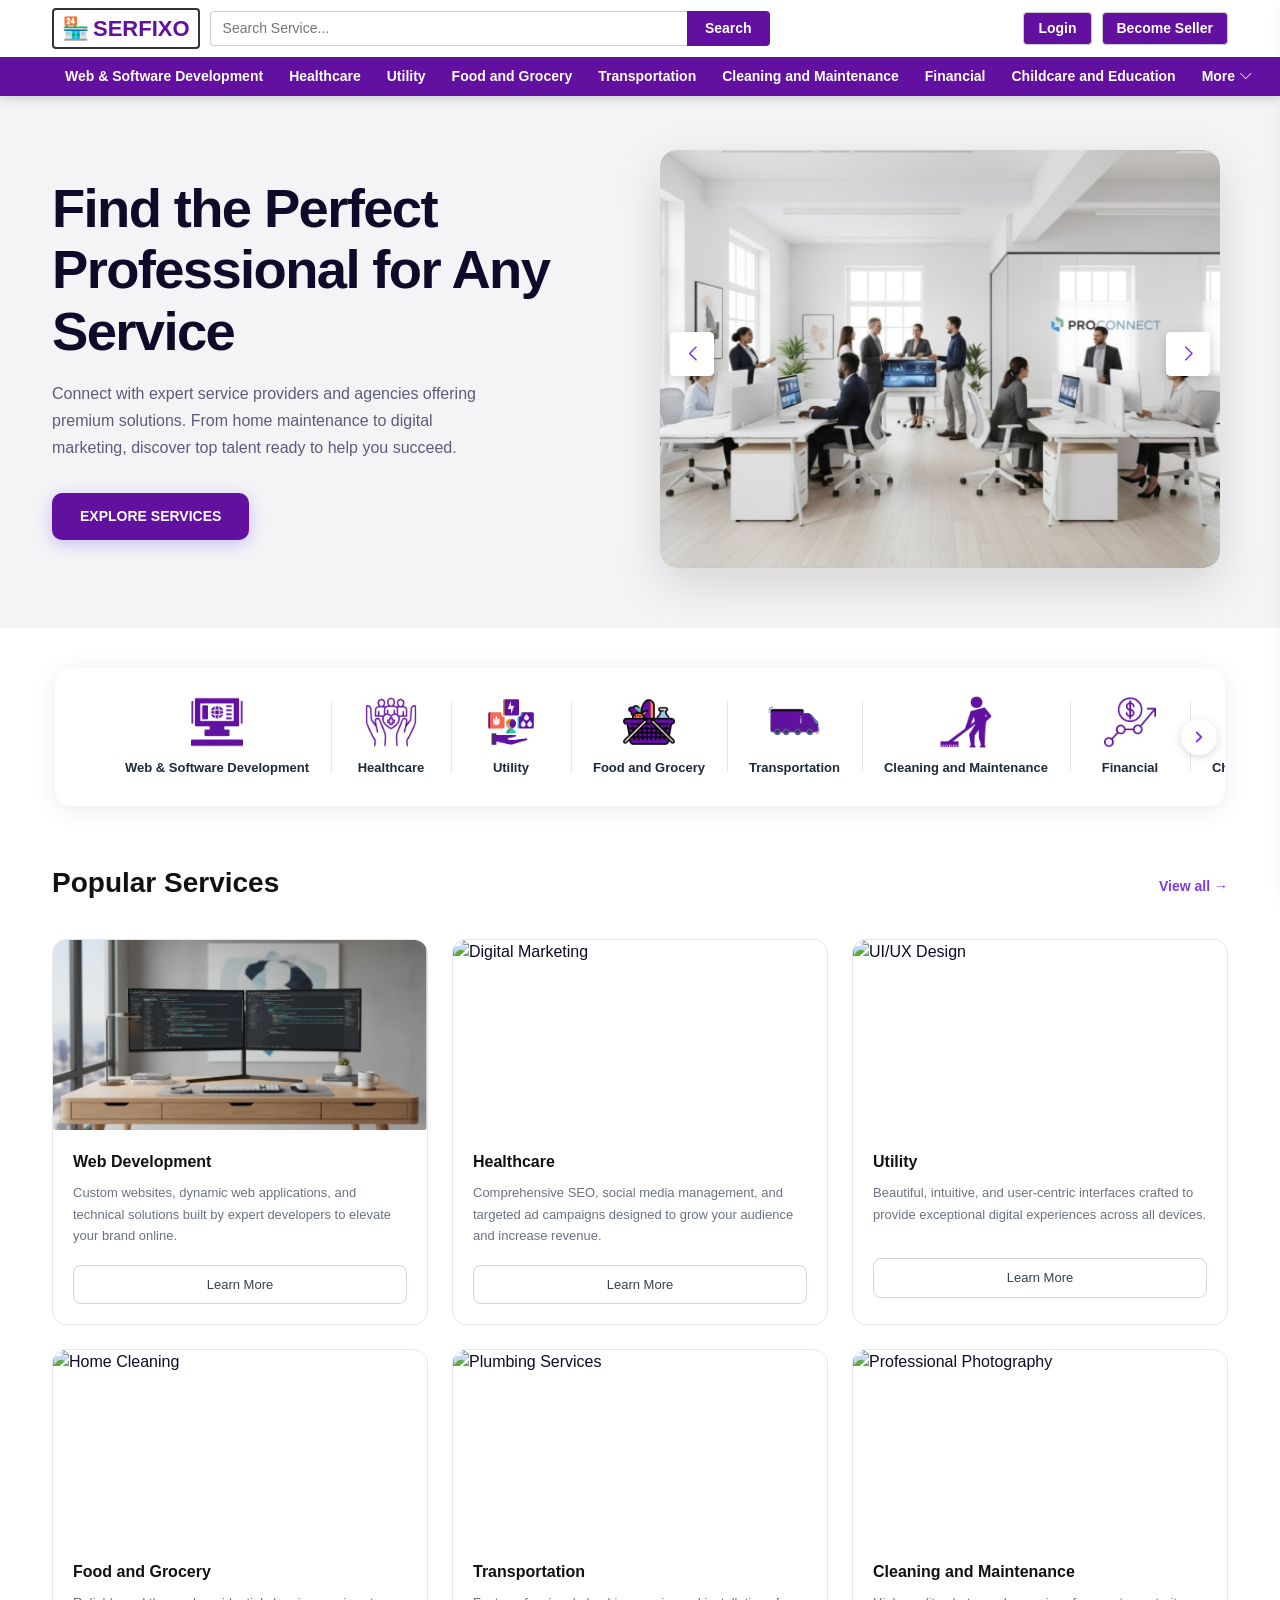
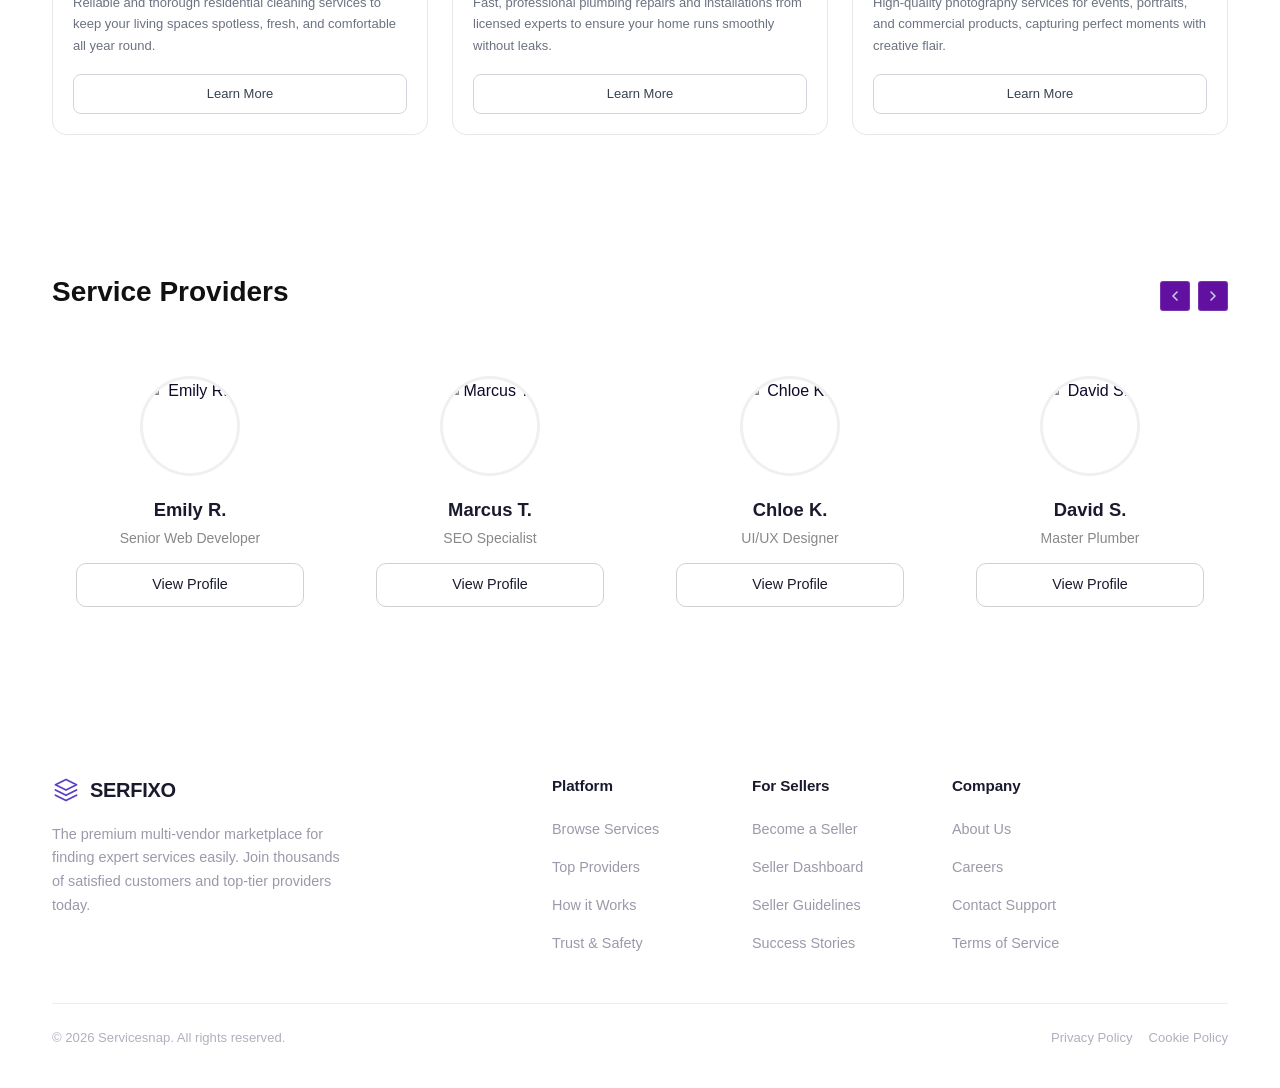
==== commit 47ac2974: "seller registyration" ====
--- a/index.html
+++ b/index.html
@@ -3,7 +3,7 @@
   <head>
     <meta charset="UTF-8" />
     <meta name="viewport" content="width=device-width, initial-scale=1.0" />
-    <title>Servicesnap – Find the Perfect Professional</title>
+    <title>Serfixo – Find the Perfect Professional</title>
     <!-- Fontawesome CSS -->
     <link
       href="https://cdn.jsdelivr.net/npm/bootstrap-icons@1.11.3/font/bootstrap-icons.min.css"
@@ -19,13 +19,12 @@
   </head>
   <body>
     <!-- ════════ STICKY HEADER ════════ -->
-    <!-- ════════ STICKY HEADER ════════ -->
     <div id="site-header">
       <div class="top-bar">
         <div class="container">
           <a href="index.html" class="logo-wrap">
             <span class="logo-icon">🏪</span>
-            <span class="logo-bd">Snap</span><span class="logo-stall"></span>
+            <span class="logo-bd">SERFIXO</span><span class="logo-stall"></span>
           </a>
           <div class="search-wrap">
             <input type="text" placeholder="Search Service..." />
@@ -35,7 +34,9 @@
             <a href="#">
               <button class="btn-login">Login</button>
             </a>
-            <a href="become-seller.html" class="btn-sell">Become Seller</a>
+             <a href="registrationvendor.html">
+              <button class="btn-login">Become Seller</button>
+            </a>
           </div>
           <button class="hamburger-btn" id="hamburgerBtn">
             <i class="bi bi-list"></i>
@@ -150,8 +151,6 @@
           </button>
           
         </li>
-
-        <!-- Household -->
         <li>
           <button class="mob-lv1">
             <span><i class="bi bi-house micon"></i>Cleaning and Maintenance</span
@@ -160,7 +159,6 @@
           
         </li>
 
-        <!-- Car & Bike -->
         <li>
           <button class="mob-lv1">
             <span><i class="bi bi-bicycle micon"></i>Car &amp; Bike</span
@@ -168,8 +166,6 @@
           </button>
           
         </li>
-
-        <!-- Real Estate -->
         <li>
           <button class="mob-lv1">
             <span><i class="bi bi-building micon"></i>Real Estate</span
@@ -178,7 +174,6 @@
          
         </li>
 
-        <!-- More -->
         <li>
           <button class="mob-lv1">
             <span><i class="bi bi-grid micon"></i>More</span
@@ -204,7 +199,6 @@
     <section class="hero-section">
       <div class="container">
         <div class="row align-items-center">
-          <!-- Left Text -->
           <div class="col-lg-6 col-md-6 hero-text mb-4 mb-md-0">
             <h1 class="hero-title">
               Find the Perfect<br />Professional for Any Service
@@ -218,8 +212,6 @@
               <a href="#" class="btn-explore">Explore Services</a>
             </div>
           </div>
-
-          <!-- Right Image -->
           <div class="col-lg-6 col-md-6" style="padding: 20px; max-width: 800px; margin: 0 auto;">
               <div class="hero-image-wrap">
                 <div class="swiper heroSwiper">
@@ -278,7 +270,6 @@
     </section>
     <!-- ────────────── Hero Section End ──────────────── -->
     <div class="slider-wrapper">
-      <!-- Left Arrow -->
       <button
         class="arrow-btn arrow-left hidden"
         id="arrowLeft"
@@ -764,7 +755,7 @@
                   stroke-linejoin="round"
                 />
               </svg>
-              <span class="brand-name">Servicesnap</span>
+              <span class="brand-name">SERFIXO</span>
             </div>
             <p class="footer-tagline">
               The premium multi-vendor marketplace for finding expert services
--- a/assets/css/style.css
+++ b/assets/css/style.css
@@ -22,13 +22,12 @@
 }
 body {
   font-family: "Manrope", sans-serif;
-  background: #f7f6fb;
   color: var(--text-dark);
   overflow-x: hidden;
 }
 
 /* ===============Navbar Section Start =============== */
-
+/* --Topbar section Start-- */
 #site-header {
   position: fixed;
   top: 0;
@@ -38,7 +37,6 @@
   box-shadow: 0 2px 10px rgba(0, 0, 0, 0.18);
 }
 
-/* ── TOP BAR ── */
 .top-bar {
   background: #fff;
   padding: 8px 0;
@@ -94,6 +92,7 @@
   border-radius: 0 4px 4px 0;
   cursor: pointer;
   font-size: 14px;
+  font-weight: 600;
 }
 .search-wrap button:hover {
   background: var(--purple);
@@ -105,49 +104,21 @@
   margin-left: auto;
   flex-shrink: 0;
 }
-.taka-icon {
-  background: var(--orange);
-  color: #fff;
-  width: 32px;
-  height: 32px;
-  border-radius: 50%;
-  display: flex;
-  align-items: center;
-  justify-content: center;
-  font-weight: 700;
-  font-size: 16px;
-  cursor: pointer;
-}
-.cart-icon {
-  font-size: 24px;
-  color: var(--orange);
-  cursor: pointer;
-}
-.btn-sell {
+
+.btn-login {
   background: var(--purple);
-  color: #fff !important;
-  border: none;
-  padding: 5px 14px;
-  border-radius: 4px;
-  font-size: 14px;
-  font-weight: 600;
-  text-decoration: none;
-  white-space: nowrap;
-}
-.btn-sell:hover {
-  background: var(--purple);
-}
-.btn-login {
-  background: transparent;
   border: 1px solid #ccc;
   padding: 5px 14px;
   border-radius: 4px;
   font-size: 14px;
   cursor: pointer;
+  color: #fff;
+  font-weight: 600;
 }
 .btn-login:hover {
   background: var(--purple-dark);
 }
+
 .hamburger-btn {
   display: none;
   background: none;
@@ -164,10 +135,9 @@
   color: var(--purple) !important;
   cursor: pointer;
 }
-
-/* ═══════════════════════════════════════
-       DESKTOP NAV + DROPDOWN + SUB-DROPDOWN
-    ═══════════════════════════════════════ */
+/* --Topbar section End-- */
+
+/* ═══════════════════════════════════════ DESKTOP NAV + DROPDOWN + SUB-DROPDOWN ═══════════════════════════════════════ */
 .nav-bar {
   background: var(--purple);
   position: relative;
@@ -190,19 +160,20 @@
   color: #fff;
   text-decoration: none;
   padding: 9px 13px;
-  font-size: 13.5px;
+  font-size: 14px;
   white-space: nowrap;
   transition: background 0.2s;
+  font-weight: 600;
 }
 .nav-bar > .container > ul > li:hover > a {
   background: rgba(0, 0, 0, 0.18);
 }
 .arrow {
-  font-size: 10px;
+  font-size: 14px;
   opacity: 0.85;
 }
 
-/* Level-1 dropdown */
+/*dropdown */
 .dd1 {
   display: none;
   position: absolute;
@@ -230,67 +201,24 @@
   align-items: center;
   justify-content: space-between;
   padding: 9px 16px;
-  color: #333;
+  color: #000000;
   text-decoration: none;
-  font-size: 13.5px;
+  font-size: 14px;
   transition: background 0.15s;
   white-space: nowrap;
+  font-weight: 600;
 }
 .dd1 > li > a:hover {
   background: #f0f8ea;
   color: var(--green);
 }
-.sub-arrow {
-  font-size: 11px;
-  color: #aaa;
-}
-
-/* Level-2 sub-dropdown */
-.dd2 {
-  display: none;
-  position: absolute;
-  top: 0;
-  left: 100%;
-  background: #fff;
-  min-width: 200px;
-  border: 1px solid #ddd;
-  border-top: 3px solid var(--orange);
-  border-radius: 0 6px 6px 6px;
-  box-shadow: 4px 6px 20px rgba(0, 0, 0, 0.12);
-  list-style: none;
-  padding: 4px 0;
-  margin: 0;
-  z-index: 9999;
-}
-.dd1 > li:hover > .dd2 {
-  display: block;
-}
-.dd2 > li > a {
-  display: block;
-  padding: 9px 16px;
-  color: #333;
-  text-decoration: none;
-  font-size: 13px;
-  transition: background 0.15s;
-}
-.dd2 > li > a:hover {
-  background: #fff8ec;
-  color: var(--orange);
-}
 
 .nav-bar > .container > ul > li:nth-last-child(-n + 2) .dd1 {
   left: auto;
   right: 0;
 }
-.nav-bar > .container > ul > li:nth-last-child(-n + 2) .dd2 {
-  left: auto;
-  right: 100%;
-  border-radius: 6px 0 6px 6px;
-}
-
-/* ═══════════════════════════════════════
-       OFF-CANVAS  (slides from RIGHT)
-    ═══════════════════════════════════════ */
+
+/* ═══════════════════════════════════════ OFF-CANVAS  (slides from RIGHT) ═══════════════════════════════════════ */
 .offcanvas-overlay {
   display: none;
   position: fixed;
@@ -358,6 +286,7 @@
   border-radius: 0 4px 4px 0;
   font-size: 14px;
   cursor: pointer;
+  font-weight: 600;
 }
 
 /* mobile accordion */
@@ -402,71 +331,7 @@
 .mob-lv1.open .marrow {
   transform: rotate(90deg);
 }
-.mob-sub1 {
-  display: none;
-  list-style: none;
-  padding: 0;
-  margin: 0;
-  background: #f9f9f9;
-}
-.mob-sub1.open {
-  display: block;
-}
-.mob-sub1 > li {
-  border-top: 1px solid #eee;
-  position: relative;
-}
-.mob-lv2 {
-  display: flex;
-  align-items: center;
-  justify-content: space-between;
-  padding: 10px 20px 10px 38px;
-  color: #444;
-  text-decoration: none;
-  font-size: 14px;
-  cursor: pointer;
-  background: none;
-  border: none;
-  width: 100%;
-  text-align: left;
-  transition: background 0.15s;
-}
-.mob-lv2:hover {
-  background: #eafbe0;
-  color: var(--green);
-}
-.mob-lv2 .marrow {
-  font-size: 12px;
-  color: #bbb;
-  transition: transform 0.25s;
-  flex-shrink: 0;
-}
-.mob-lv2.open .marrow {
-  transform: rotate(90deg);
-}
-.mob-sub2 {
-  display: none;
-  list-style: none;
-  padding: 0;
-  margin: 0;
-  background: #f0f0f0;
-}
-.mob-sub2.open {
-  display: block;
-}
-.mob-sub2 li a {
-  display: block;
-  padding: 9px 20px 9px 54px;
-  color: #555;
-  text-decoration: none;
-  font-size: 13px;
-  border-top: 1px solid #e0e0e0;
-  transition: background 0.15s;
-}
-.mob-sub2 li a:hover {
-  background: #fff8ec;
-  color: var(--orange);
-}
+
 .mob-sell {
   color: var(--green) !important;
   font-weight: 700;
@@ -482,7 +347,6 @@
 
     gap: 6px;
   }
-  /* show search bar next to logo on mobile */
   .search-wrap {
     display: flex;
     flex: 1;
@@ -496,22 +360,18 @@
     padding: 5px 10px;
     font-size: 13px;
   }
-  /* hide desktop-only right icons */
   .btn-sell,
   .btn-login,
   .taka-icon,
   .cart-icon {
     display: none;
   }
-  /* show hamburger */
   .hamburger-btn {
     display: block;
   }
-  /* hide desktop nav */
   .nav-bar {
     display: none;
   }
-  /* hide search inside sidebar offcanvas */
   .offcanvas-search {
     display: none;
   }
@@ -519,17 +379,16 @@
 
 /* ===============Navbar Section End =============== */
 
-/* ──────────── HERO SECTION ──────────── */
 /* ===============Hero Section End =============== */
 .hero-section {
   background: var(--bg-light);
-  padding: 180px 0px 80px 0px;
+  padding: 130px 0px 40px 0px;
   margin-bottom: 40px;
 }
 
 .hero-title {
   font-size: clamp(2.2rem, 5vw, 3.4rem);
-  font-weight: 800;
+  font-weight: 700;
   line-height: 1.13;
   color: var(--text-dark);
   letter-spacing: -0.03em;
@@ -542,6 +401,7 @@
   line-height: 1.7;
   max-width: 440px;
   margin-bottom: 2rem;
+  font-weight: 500;
 }
 
 .btn-explore {
@@ -551,7 +411,7 @@
   border-radius: 10px;
   padding: 13px 28px;
   font-size: 14px;
-  font-weight: 700;
+  font-weight: 600;
   cursor: pointer;
   text-decoration: none;
   display: inline-flex;
@@ -572,53 +432,6 @@
   color: var(--white);
 }
 
-.btn-how {
-  background: transparent;
-  border: none;
-  font-size: 0.93rem;
-  font-weight: 600;
-  color: var(--text-dark);
-  cursor: pointer;
-  display: inline-flex;
-  align-items: center;
-  gap: 9px;
-  text-decoration: none;
-  transition: color 0.2s;
-}
-
-.btn-how:hover {
-  color: var(--purple);
-}
-
-.play-circle {
-  width: 36px;
-  height: 36px;
-  border-radius: 50%;
-  border: 1.5px solid currentColor;
-  display: flex;
-  align-items: center;
-  justify-content: center;
-  flex-shrink: 0;
-  transition:
-    background 0.2s,
-    color 0.2s;
-}
-
-.btn-how:hover .play-circle {
-  background: var(--purple);
-  color: var(--white);
-  border-color: var(--purple);
-}
-
-.play-triangle {
-  width: 0;
-  height: 0;
-  border-style: solid;
-  border-width: 5px 0 5px 9px;
-  border-color: transparent transparent transparent currentColor;
-  margin-left: 2px;
-}
-
 .hero-image-wrap {
   position: relative;
   border-radius: 18px;
@@ -633,7 +446,6 @@
   display: block;
 }
 
-/* Fade-in animation on load */
 .hero-text {
   animation: fadeUp 0.7s ease both;
 }
@@ -649,6 +461,142 @@
   to {
     opacity: 1;
     transform: translateY(0);
+  }
+}
+.hero-image-wrap {
+  position: relative;
+  width: 100%;
+  border-radius: 16px;
+  overflow: hidden;
+}
+
+.heroSwiper {
+  width: 100%;
+  height: 100%;
+  border-radius: 16px;
+}
+
+.hero-swiper-slide {
+  position: relative;
+  overflow: hidden;
+  border-radius: 16px;
+}
+
+.hero-slide-img {
+  width: 100%;
+  height: 400px;
+  object-fit: cover;
+  display: block;
+  border-radius: 16px;
+}
+
+.hero-slide-caption {
+  position: absolute;
+  bottom: 0;
+  left: 0;
+  right: 0;
+  padding: 28px 24px 20px;
+  background: linear-gradient(to top, rgba(0, 0, 0, 0.55) 0%, transparent 100%);
+  border-radius: 0 0 16px 16px;
+}
+.hero-slide-title {
+  color: #fff;
+  font-size: 20px;
+  font-weight: 700;
+  margin-bottom: 4px;
+}
+
+.hero-slide-desc {
+  color: rgba(255, 255, 255, 0.85);
+  font-size: 13px;
+}
+
+.hero-swiper-prev,
+.hero-swiper-next {
+  width: 44px !important;
+  height: 44px !important;
+  background: #fff;
+  border-radius: 10%;
+  box-shadow: 0 3px 12px rgba(0, 0, 0, 0.18);
+  top: 54% !important;
+  transform: translateY(-50%);
+  transition:
+    background 0.2s,
+    opacity 0.3s;
+}
+
+.hero-swiper-prev:hover,
+.hero-swiper-next:hover {
+  background: #f0eaff;
+}
+
+.hero-swiper-prev::after,
+.hero-swiper-next::after {
+  font-size: 14px !important;
+  font-weight: 900;
+  color: #7c3aed;
+}
+
+.hero-swiper-prev.swiper-button-disabled,
+.hero-swiper-next.swiper-button-disabled {
+  opacity: 0 !important;
+  pointer-events: none !important;
+}
+
+.hero-swiper-pagination {
+  bottom: 14px !important;
+}
+
+.hero-swiper-pagination .swiper-pagination-bullet {
+  background: #fff;
+  opacity: 0.6;
+  width: 8px;
+  height: 8px;
+  transition: all 0.3s;
+}
+
+.hero-swiper-pagination .swiper-pagination-bullet-active {
+  background: #7c3aed;
+  opacity: 1;
+  width: 22px;
+  border-radius: 4px;
+}
+
+/* Responsive */
+@media (max-width: 992px) {
+  .hero-slide-img {
+    height: 380px;
+  }
+}
+@media (max-width: 768px) {
+  .hero-slide-img {
+    height: 300px;
+  }
+  .hero-swiper-prev,
+  .hero-swiper-next {
+    width: 36px !important;
+    height: 36px !important;
+  }
+  .hero-swiper-prev::after,
+  .hero-swiper-next::after {
+    font-size: 11px !important;
+  }
+  .hero-slide-title {
+    font-size: 16px;
+  }
+}
+@media (max-width: 480px) {
+  .hero-slide-img {
+    height: 220px;
+  }
+  .hero-slide-caption {
+    padding: 16px 14px 12px;
+  }
+  .hero-slide-title {
+    font-size: 14px;
+  }
+  .hero-slide-desc {
+    display: none;
   }
 }
 
@@ -1297,7 +1245,7 @@
 
 /* Mobile: smaller padding */
 @media (max-width: 576px) {
-  .slider-wrapper{
+  .slider-wrapper {
     margin-right: 10px;
     margin-left: 10px;
   }
@@ -1324,134 +1272,267 @@
     height: 14px;
   }
 }
-
-
-    /* Hero image wrapper */
-    .hero-image-wrap {
-      position: relative;
-      width: 100%;
-      border-radius: 16px;
-      overflow: hidden;
-    }
-
-    /* Hero swiper container */
-    .heroSwiper {
-      width: 100%;
-      height: 100%;
-      border-radius: 16px;
-    }
-
-  
-
-    /* Hero individual slide */
-    .hero-swiper-slide {
-      position: relative;
-      overflow: hidden;
-      border-radius: 16px;
-    }
-
-    /* Hero slide image */
-    .hero-slide-img {
-      width: 100%;
-      height: 400px;
-      object-fit: cover;
-      display: block;
-      border-radius: 16px;
-    }
-
-    /* Hero slide caption overlay */
-    .hero-slide-caption {
-      position: absolute;
-      bottom: 0;
-      left: 0;
-      right: 0;
-      padding: 28px 24px 20px;
-      background: linear-gradient(to top, rgba(0,0,0,0.55) 0%, transparent 100%);
-      border-radius: 0 0 16px 16px;
-    }
-
-    /* Hero slide title */
-    .hero-slide-title {
-      color: #fff;
-      font-size: 20px;
-      font-weight: 700;
-      margin-bottom: 4px;
-    }
-
-    /* Hero slide description */
-    .hero-slide-desc {
-      color: rgba(255,255,255,0.85);
-      font-size: 13px;
-    }
-
-    /* Hero prev/next arrow buttons */
-    .hero-swiper-prev,
-    .hero-swiper-next {
-      width: 44px !important;
-      height: 44px !important;
-      background: #fff;
-      border-radius: 50%;
-      box-shadow: 0 3px 12px rgba(0,0,0,0.18);
-      top: 50% !important;
-      transform: translateY(-50%);
-      transition: background 0.2s, opacity 0.3s;
-    }
-
-    .hero-swiper-prev:hover,
-    .hero-swiper-next:hover {
-      background: #f0eaff;
-    }
-
-    .hero-swiper-prev::after,
-    .hero-swiper-next::after {
-      font-size: 14px !important;
-      font-weight: 900;
-      color: #7c3aed;
-    }
-
-    /* Hero arrow disabled state */
-    .hero-swiper-prev.swiper-button-disabled,
-    .hero-swiper-next.swiper-button-disabled {
-      opacity: 0 !important;
-      pointer-events: none !important;
-    }
-
-    /* Hero pagination dots */
-    .hero-swiper-pagination {
-      bottom: 14px !important;
-    }
-
-    .hero-swiper-pagination .swiper-pagination-bullet {
-      background: #fff;
-      opacity: 0.6;
-      width: 8px;
-      height: 8px;
-      transition: all 0.3s;
-    }
-
-    .hero-swiper-pagination .swiper-pagination-bullet-active {
-      background: #7c3aed;
-      opacity: 1;
-      width: 22px;
-      border-radius: 4px;
-    }
-
-    /* Responsive */
-    @media (max-width: 992px) {
-      .hero-slide-img { height: 380px; }
-    }
-    @media (max-width: 768px) {
-      .hero-slide-img { height: 300px; }
-      .hero-swiper-prev,
-      .hero-swiper-next { width: 36px !important; height: 36px !important; }
-      .hero-swiper-prev::after,
-      .hero-swiper-next::after { font-size: 11px !important; }
-      .hero-slide-title { font-size: 16px; }
-    }
-    @media (max-width: 480px) {
-      .hero-slide-img { height: 220px; }
-      .hero-slide-caption { padding: 16px 14px 12px; }
-      .hero-slide-title { font-size: 14px; }
-      .hero-slide-desc { display: none; }
-    }
-
+.registration-section {
+  margin-top: 500px;
+}
+
+.main-card {
+  background: #ffffff;
+  border-radius: 12px;
+  overflow: hidden;
+  box-shadow: 0 10px 30px rgba(0, 0, 0, 0.08);
+  border: none;
+  width: 100%;
+  max-width: 1100px;
+}
+
+/* Left Pink Sidebar */
+.sidebar-pink {
+  background: var(--brand-pink);
+  color: #ffffff;
+  padding: 40px;
+  position: relative;
+  display: flex;
+  flex-direction: column;
+  justify-content: center;
+}
+
+/* Decorative dots mimicking the screenshot bottom-left */
+.sidebar-pink::after {
+  content: "";
+  position: absolute;
+  bottom: 10px;
+  left: 10px;
+  width: 60px;
+  height: 60px;
+  background-image: radial-gradient(#ffffff 15%, transparent 15%);
+  background-size: 8px 8px;
+  opacity: 0.3;
+}
+
+.logo-placeholder {
+  font-size: 2.5rem;
+  font-weight: 800;
+  font-style: italic;
+  margin-bottom: 40px;
+}
+
+.step-item {
+  display: flex;
+  align-items: flex-start;
+  margin-bottom: 30px;
+}
+
+.step-icon-box {
+  background: rgba(255, 255, 255, 0.15);
+  border-radius: 8px;
+  width: 55px;
+  height: 55px;
+  display: flex;
+  align-items: center;
+  justify-content: center;
+  font-size: 1.3rem;
+  margin-right: 20px;
+  flex-shrink: 0;
+  border: 1px solid rgba(255, 255, 255, 0.1);
+}
+
+.step-title {
+  font-weight: 600;
+  font-size: 1.1rem;
+  margin-bottom: 2px;
+}
+
+.step-desc {
+  font-size: 0.85rem;
+  color: rgba(255, 255, 255, 0.75);
+  line-height: 1.4;
+}
+
+/* Right Form Section */
+.form-section {
+  padding: 50px 60px;
+}
+
+.form-heading {
+  font-weight: 700;
+  color: #111111;
+}
+
+.form-heading span {
+  color: var(--brand-pink);
+}
+
+.heading-line {
+  width: 50px;
+  height: 3px;
+  background-color: #ccc;
+  margin-top: 10px;
+  margin-bottom: 35px;
+}
+
+.form-label {
+  font-weight: 500;
+  color: #333333;
+  font-size: 0.95rem;
+  margin-bottom: 8px;
+}
+
+.form-control,
+.form-select {
+  border: 1px solid #cccccc;
+  border-radius: 6px;
+  padding: 10px 14px;
+  color: #333333;
+  font-size: 0.95rem;
+}
+
+.form-control::placeholder {
+  color: var(--text-muted-gray);
+}
+
+.form-control:focus,
+.form-select:focus {
+  border-color: var(--brand-pink);
+  box-shadow: 0 0 0 0.2rem rgba(230, 0, 92, 0.15);
+}
+
+.btn-next {
+  background-color: var(--brand-pink);
+  color: #ffffff;
+  border: none;
+  font-weight: 600;
+  padding: 12px;
+  border-radius: 4px;
+  width: 100%;
+  margin-top: 15px;
+  transition: background-color 0.2s ease;
+}
+
+.btn-next:hover {
+  background-color: var(--brand-dark-pink);
+  color: #ffffff;
+}
+
+/* Mobile Layout Optimizations */
+@media (max-width: 767.98px) {
+  .sidebar-pink {
+    padding: 30px 20px;
+  }
+  .form-section {
+    padding: 35px 20px;
+  }
+  .logo-placeholder {
+    margin-bottom: 25px;
+    text-align: center;
+  }
+  .step-item {
+    margin-bottom: 20px;
+  }
+}
+
+.vendor-registration-section {
+  background-color: var(--vendor-bg-light);
+  padding: 20px 0;
+  margin-top: 120px;
+}
+.registration-wrapper {
+  background: #ffffff;
+  border-radius: 12px;
+  overflow: hidden;
+  box-shadow: 0 10px 30px rgba(0, 0, 0, 0.05);
+}
+
+.steps-sidebar {
+  background: var(--purple);
+  color: #ffffff;
+  padding: 48px;
+}
+
+.sidebar-logo {
+  font-size: 2.25rem;
+  font-weight: 700;
+  font-style: italic;
+  margin-bottom: 2.5rem;
+}
+
+.step-item {
+  margin-bottom: 1.5rem;
+}
+
+.step-icon-box {
+  background: rgba(255, 255, 255, 0.2);
+  border-radius: 6px;
+  width: 45px;
+  height: 45px;
+  font-size: 1.15rem;
+  color: #ffffff;
+  margin-right: 1rem;
+  flex-shrink: 0;
+}
+
+.step-title {
+  font-weight: 700;
+  font-size: 0.95rem;
+  margin-bottom: 0.25rem;
+}
+
+.step-desc {
+  font-size: 0.85rem;
+  color: rgba(255, 255, 255, 0.75);
+  margin-bottom: 0;
+  line-height: 1.4;
+}
+
+.form-content-area {
+  padding: 48px;
+  text-align: left;
+}
+
+.form-main-heading {
+  font-weight: 700;
+  color: var(--vendor-text-dark);
+  font-size: 1.75rem;
+  margin-bottom: 0.25rem;
+}
+
+.form-sub-heading {
+  font-weight: 700;
+  color: var(--vendor-primary);
+  font-size: 1.75rem;
+  margin-bottom: 1rem;
+}
+
+.heading-divider {
+  background-color: var(--vendor-primary);
+  border-radius: 50px;
+  width: 60px;
+  height: 4px;
+  margin-bottom: 2rem;
+}
+
+.custom-form-label {
+  font-weight: 600;
+  color: var(--vendor-text-muted);
+  font-size: 0.9rem;
+  margin-bottom: 0.5rem;
+}
+
+.btn-custom-submit {
+  background-color: var(--vendor-primary) !important;
+  color: #ffffff !important;
+  font-weight: 700 !important;
+  padding: 12px !important;
+  width: 100%;
+  border: none !important;
+  border-radius: 6px !important;
+  box-shadow: 0 4px 10px rgba(230, 0, 92, 0.15);
+  transition: all 0.2s ease-in-out;
+}
+
+@media (max-width: 767.98px) {
+  .steps-sidebar,
+  .form-content-area {
+    padding: 30px 20px;
+  }
+}
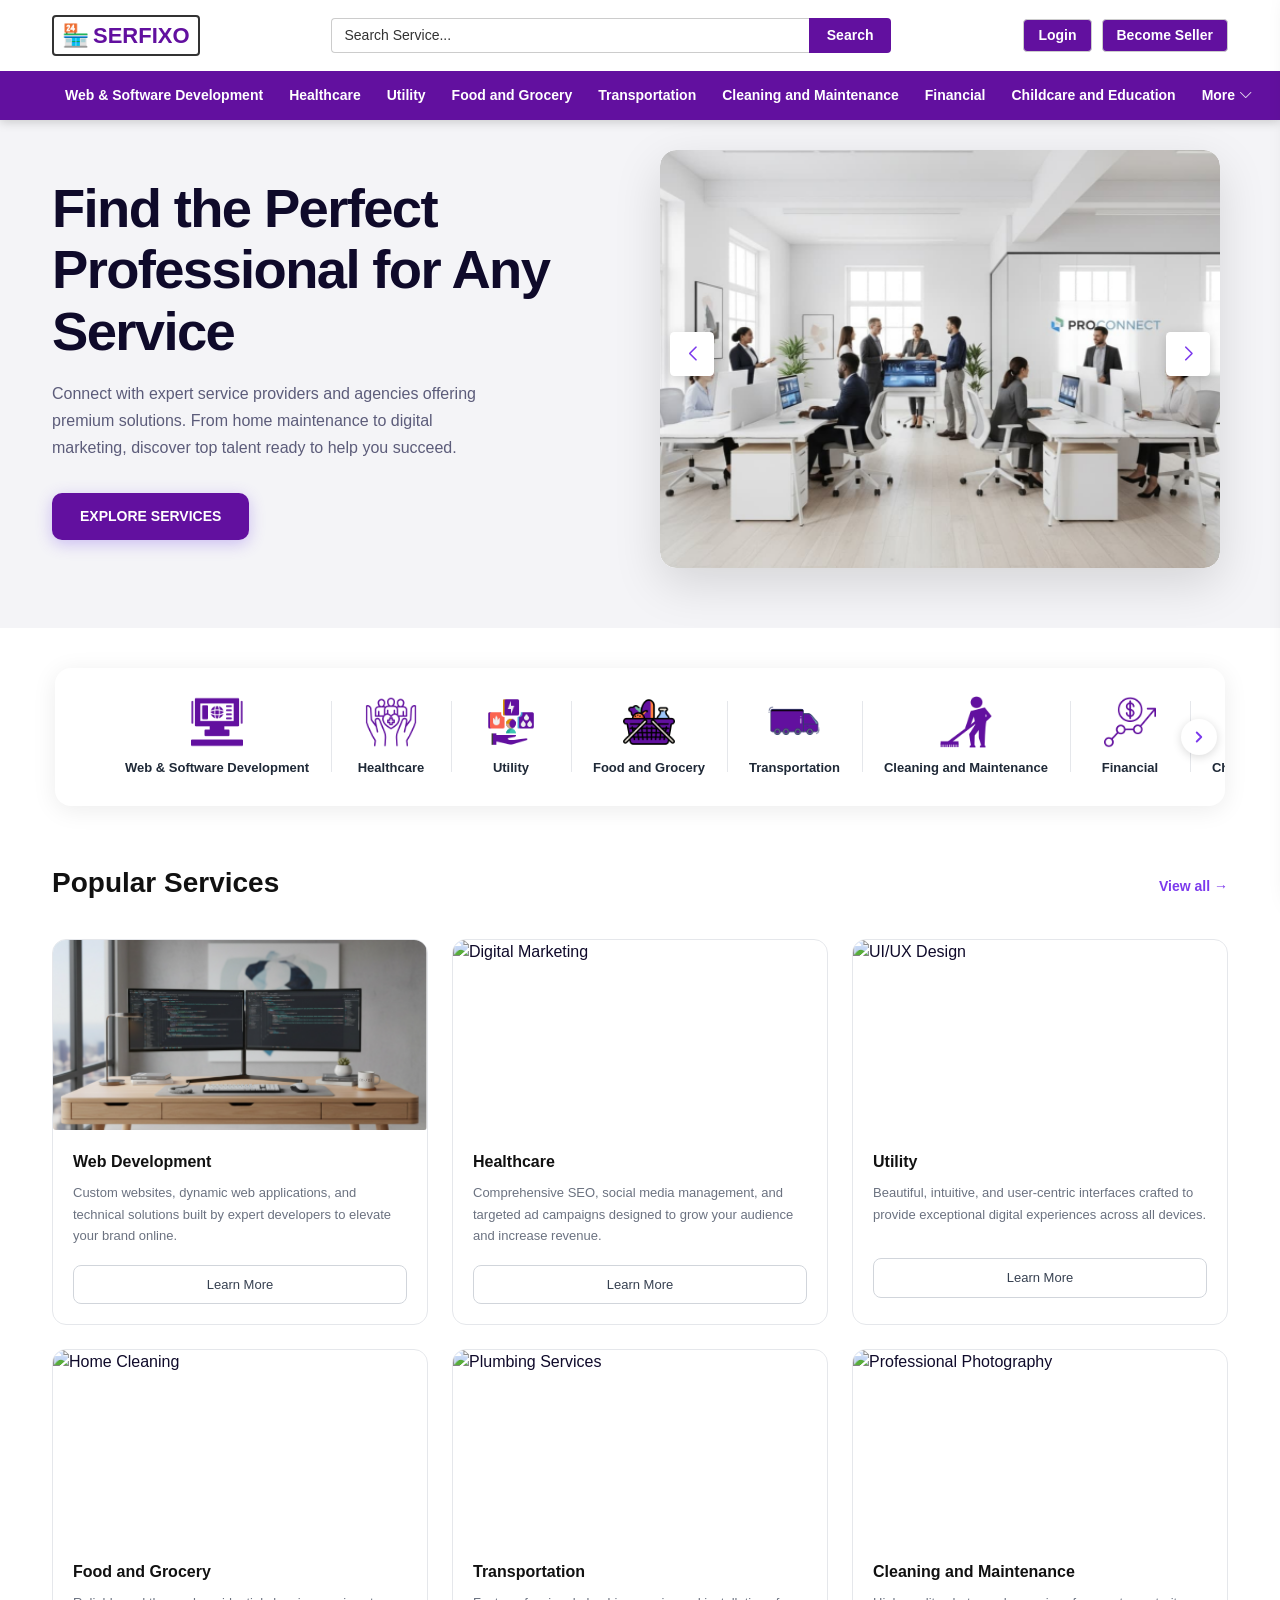
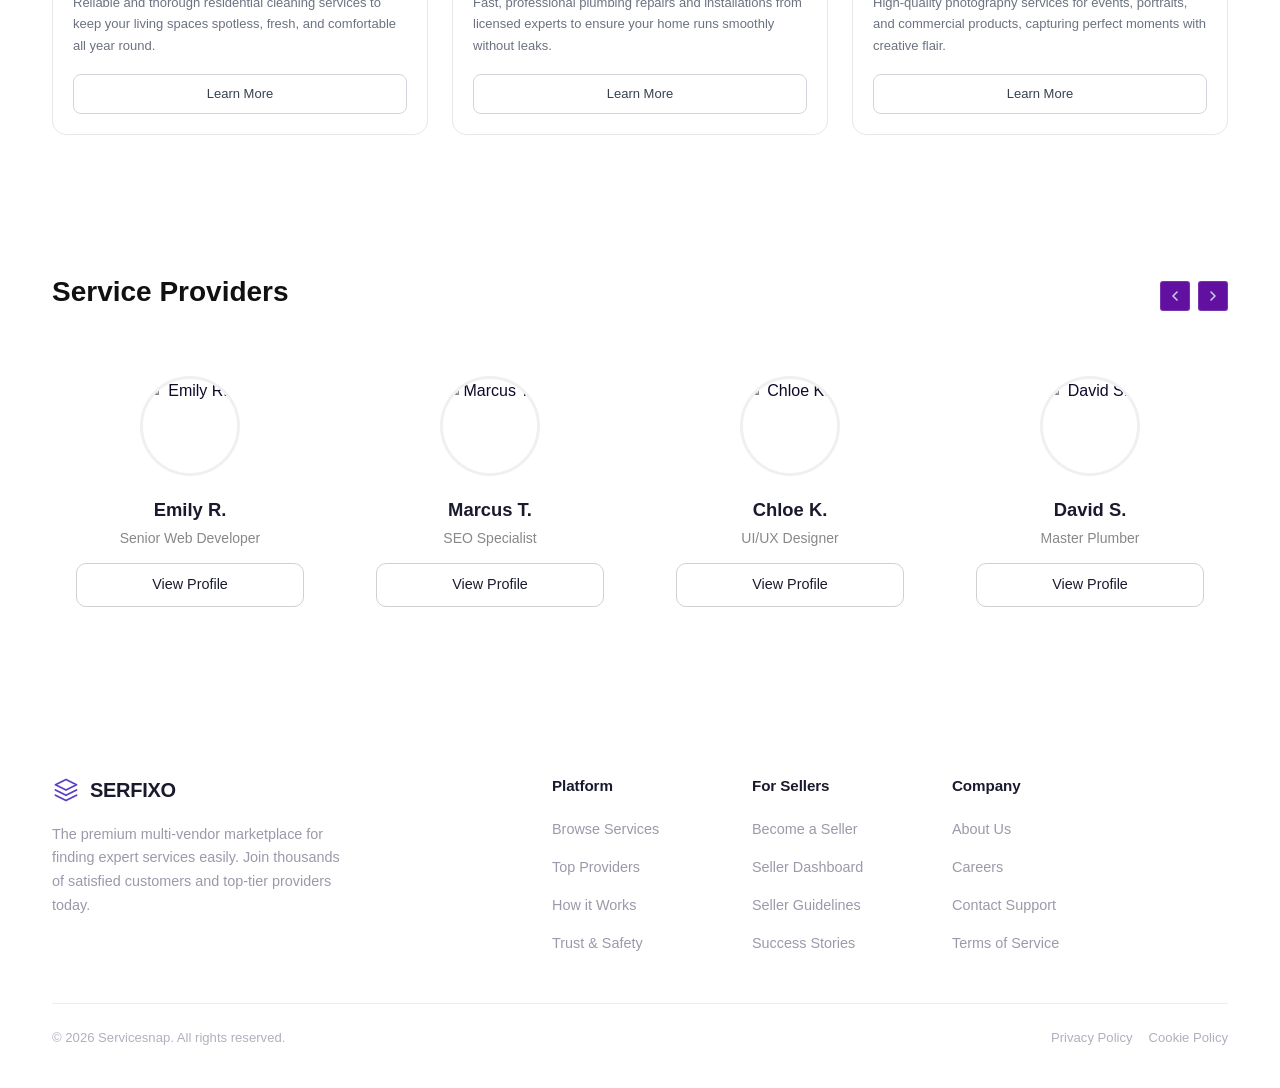
==== commit 1bbec46b: "mobile responsive update" ====
--- a/index.html
+++ b/index.html
@@ -19,82 +19,63 @@
   </head>
   <body>
     <!-- ════════ STICKY HEADER ════════ -->
-    <div id="site-header">
+   <div id="site-header">
       <div class="top-bar">
         <div class="container">
           <a href="index.html" class="logo-wrap">
             <span class="logo-icon">🏪</span>
             <span class="logo-bd">SERFIXO</span><span class="logo-stall"></span>
           </a>
-          <div class="search-wrap">
-            <input type="text" placeholder="Search Service..." />
-            <button>Search</button>
-          </div>
+          <div class="search-wrap input-group d-none d-md-flex">
+            <input type="text" class="form-control" placeholder="Search Service..." aria-label="Search Service">
+            <button class="btn btn-purple" type="button">Search</button>
+          </div>
+
+          <!-- ডানপাশের বাটন সমূহ -->
           <div class="top-right">
             <a href="#">
               <button class="btn-login">Login</button>
             </a>
-             <a href="registrationvendor.html">
+            <a href="registrationvendor.html">
               <button class="btn-login">Become Seller</button>
             </a>
           </div>
+          
           <button class="hamburger-btn" id="hamburgerBtn">
             <i class="bi bi-list"></i>
           </button>
         </div>
       </div>
 
-      <!-- DESKTOP NAV -->
-      <nav class="nav-bar">
-        <div class="container">
-          <ul>
-            <!-- 1 Computer -->
-            <li>
-              <a href="#">Web & Software Development</a>
-            </li>
-            <li>
-              <a href="#">Healthcare</a>
-            </li>
-            <li>
-              <a href="#">Utility</a>
-            </li>
-            <li>
-              <a href="#">Food and Grocery</a>
-            </li>
-
-            <li>
-              <a href="#">Transportation</a>
-            </li>
-
-            <li>
-              <a href="#">Cleaning and Maintenance</a>
-            </li>
-
-            <li>
-              <a href="#">Financial</a>
-            </li>
-
-            <li>
-              <a href="#">Childcare and Education</a>
-            </li>
-
-            <!-- More -->
-            <li>
-              <a href="#">More <i class="bi bi-chevron-down arrow"></i></a>
-              <ul class="dd1">
-                <li>
-                  <a href="#">Fitness and Wellness</a>
-                </li>
-                <li>
-                  <a href="#">Event Management and Entertainment</a>
-                </li>
-              </ul>
-            </li>
-          </ul>
-        </div>
-      </nav>
-    </div>
-    <!-- /site-header -->
+    <!-- DESKTOP NAV -->
+    <nav class="nav-bar">
+      <div class="container">
+        <ul>
+          <li><a href="#">Web & Software Development</a></li>
+          <li><a href="#">Healthcare</a></li>
+          <li><a href="#">Utility</a></li>
+          <li><a href="#">Food and Grocery</a></li>
+          <li><a href="#">Transportation</a></li>
+          <li><a href="#">Cleaning and Maintenance</a></li>
+          <li><a href="#">Financial</a></li>
+          <li><a href="#">Childcare and Education</a></li>
+          <li>
+            <a href="#">More <i class="bi bi-chevron-down arrow"></i></a>
+            <ul class="dd1">
+              <li><a href="#">Fitness and Wellness</a></li>
+              <li><a href="#">Event Management and Entertainment</a></li>
+            </ul>
+          </li>
+        </ul>
+      </div>
+    </nav>
+  </div>
+  <div class="search-wrap input-group d-md-none d-flex p-2 mt-3">
+    <input type="text" class="form-control" placeholder="Search Service..." aria-label="Search Service">
+    <button class="btn btn-purple" type="button">Search</button>
+  </div>
+  
+  
 
     <!-- ════════ OFF-CANVAS (RIGHT SIDE, MOBILE) ════════ -->
     <div class="offcanvas-overlay" id="overlay"></div>
@@ -194,6 +175,7 @@
         </li>
       </ul>
     </div>
+    
 
     <!-- ────────────── Hero Section Start ────────────── -->
     <section class="hero-section">
--- a/assets/css/style.css
+++ b/assets/css/style.css
@@ -39,13 +39,16 @@
 
 .top-bar {
   background: #fff;
-  padding: 8px 0;
-}
+  padding: 15px 0;
+}
+
 .top-bar .container {
   display: flex;
   align-items: center;
-  gap: 10px;
-}
+  justify-content: space-between;
+  gap: 20px; 
+}
+
 .logo-wrap {
   display: flex;
   align-items: center;
@@ -56,25 +59,28 @@
   white-space: nowrap;
   flex-shrink: 0;
 }
+
 .logo-icon {
   font-size: 22px;
   margin-right: 4px;
 }
-.logo-bd {
-  color: var(--purple);
-  font-size: 22px;
-  font-weight: 800;
-}
+
+.logo-bd,
 .logo-stall {
   color: var(--purple);
   font-size: 22px;
   font-weight: 800;
 }
+
+/* সার্চ বক্সটিকে মাঝখানে বড় ও সুন্দর দেখানোর জন্য margin প্রোপার্টি ব্যবহার করা হয়েছে */
 .search-wrap {
   flex: 1;
   display: flex;
   max-width: 560px;
-}
+  margin: 0 auto; /* লোগো ও বাটনের ঠিক মাঝখানে পজিশন করার জন্য */
+  width: 100%;
+}
+
 .search-wrap input {
   border: 1px solid #ccc;
   border-right: none;
@@ -84,6 +90,7 @@
   width: 100%;
   font-size: 14px;
 }
+
 .search-wrap button {
   background: var(--purple);
   color: #fff;
@@ -94,14 +101,15 @@
   font-size: 14px;
   font-weight: 600;
 }
+
 .search-wrap button:hover {
   background: var(--purple);
 }
+
 .top-right {
   display: flex;
   align-items: center;
   gap: 10px;
-  margin-left: auto;
   flex-shrink: 0;
 }
 
@@ -115,6 +123,7 @@
   color: #fff;
   font-weight: 600;
 }
+
 .btn-login:hover {
   background: var(--purple-dark);
 }
@@ -135,6 +144,7 @@
   color: var(--purple) !important;
   cursor: pointer;
 }
+
 /* --Topbar section End-- */
 
 /* ═══════════════════════════════════════ DESKTOP NAV + DROPDOWN + SUB-DROPDOWN ═══════════════════════════════════════ */
@@ -142,6 +152,7 @@
   background: var(--purple);
   position: relative;
   z-index: 100;
+  padding: 5px 0px;
 }
 .nav-bar > .container > ul {
   list-style: none;
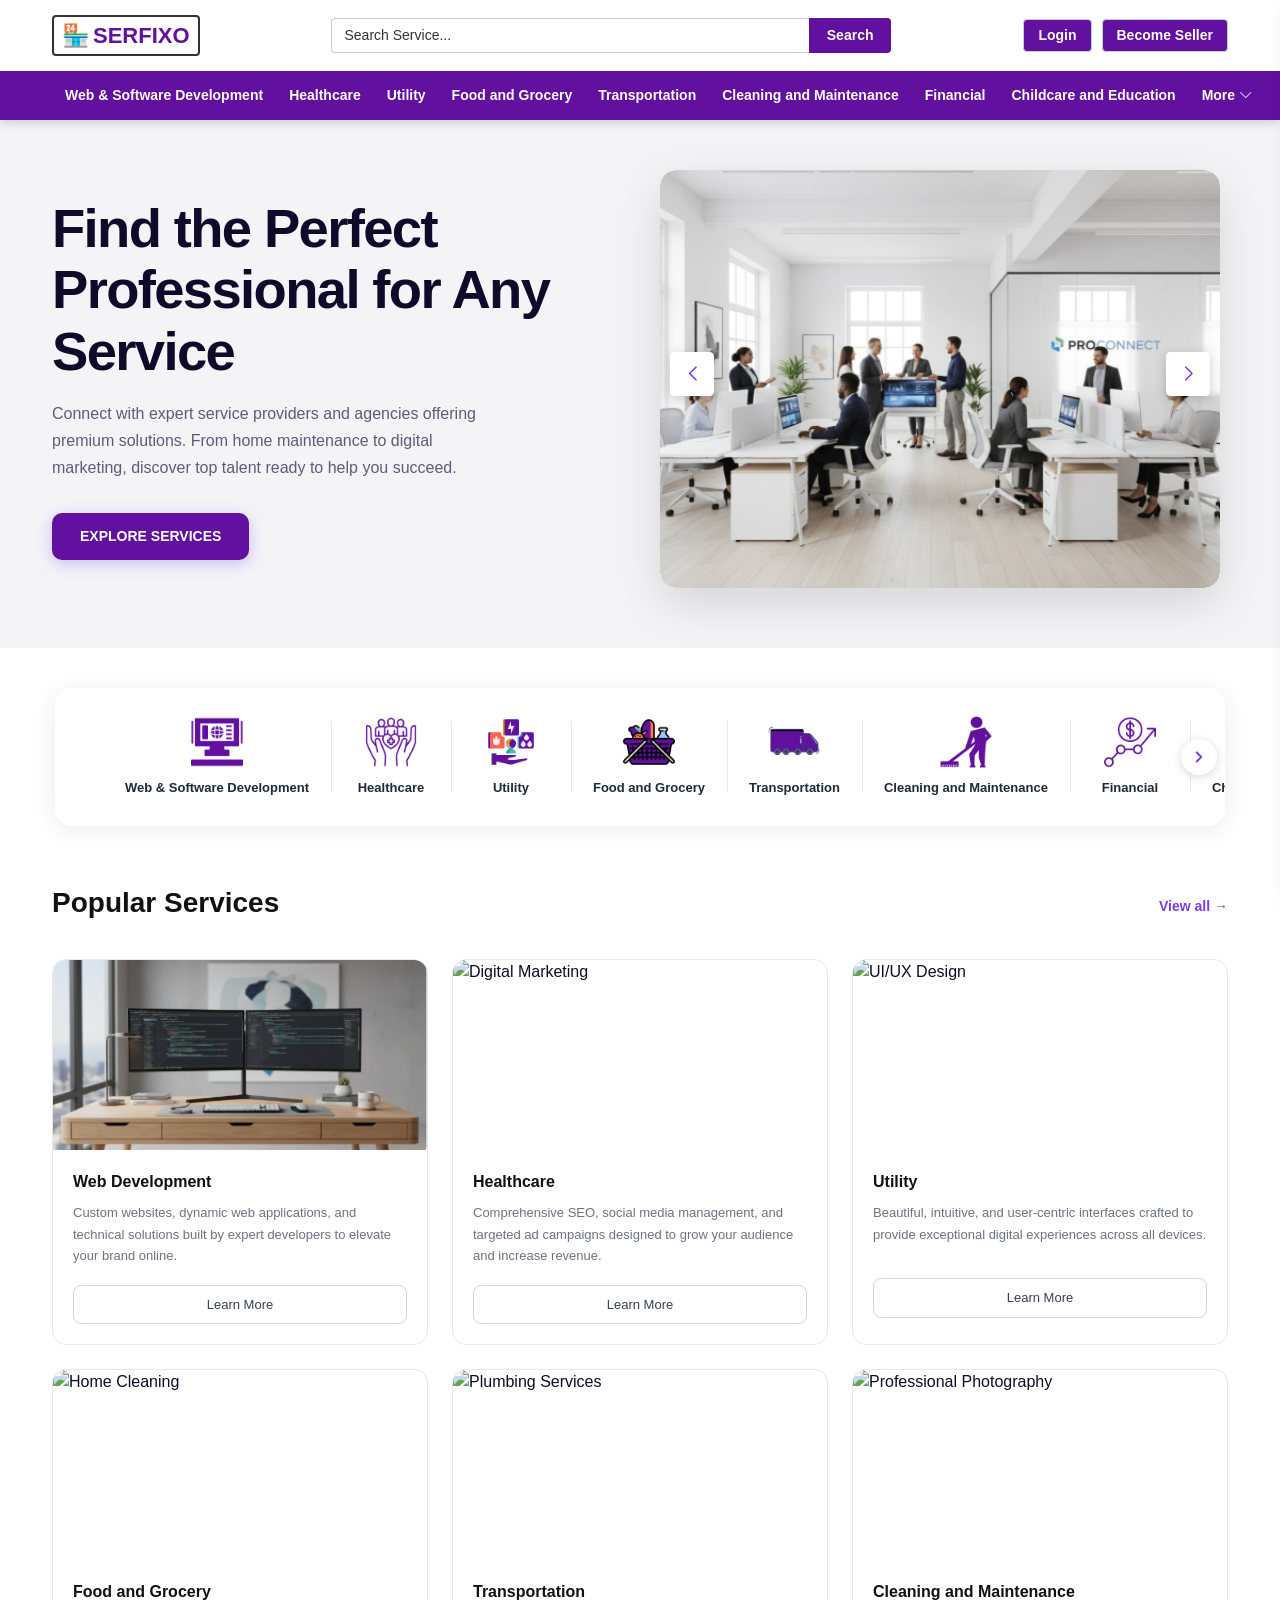
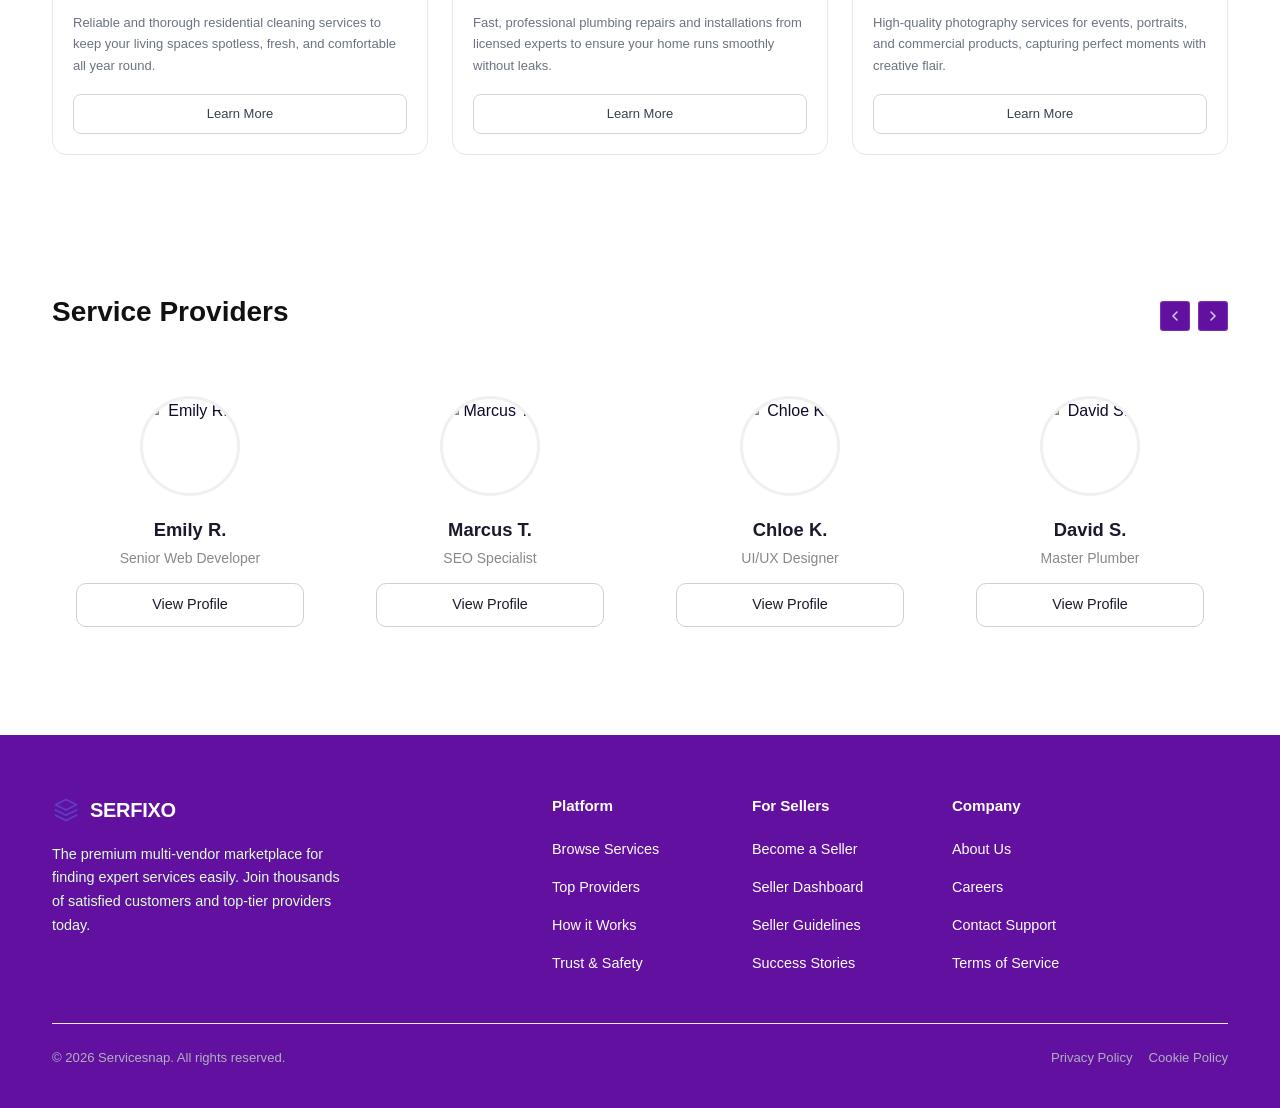
==== commit f1306749: "mobile responsive update" ====
--- a/index.html
+++ b/index.html
@@ -75,8 +75,6 @@
     <button class="btn btn-purple" type="button">Search</button>
   </div>
   
-  
-
     <!-- ════════ OFF-CANVAS (RIGHT SIDE, MOBILE) ════════ -->
     <div class="offcanvas-overlay" id="overlay"></div>
     <div class="offcanvas-menu" id="offcanvasMenu">
@@ -97,7 +95,7 @@
             <span><i class="bi bi-pc-display micon"></i>Web & Software Development</span
             >
           </button>
-         
+        
         </li>
 
         <!-- Electronics -->
@@ -106,7 +104,7 @@
             <span><i class="bi bi-phone micon"></i>Healthcare</span
             >
           </button>
-         
+        
         </li>
         <li>
           <button class="mob-lv1">
@@ -152,15 +150,7 @@
             <span><i class="bi bi-building micon"></i>Real Estate</span
             >
           </button>
-         
-        </li>
-
-        <li>
-          <button class="mob-lv1">
-            <span><i class="bi bi-grid micon"></i>More</span
-            >
-          </button>
-          
+        
         </li>
 
         <li>
@@ -175,8 +165,7 @@
         </li>
       </ul>
     </div>
-    
-
+  
     <!-- ────────────── Hero Section Start ────────────── -->
     <section class="hero-section">
       <div class="container">
--- a/assets/css/style.css
+++ b/assets/css/style.css
@@ -46,7 +46,7 @@
   display: flex;
   align-items: center;
   justify-content: space-between;
-  gap: 20px; 
+  gap: 20px;
 }
 
 .logo-wrap {
@@ -393,7 +393,7 @@
 /* ===============Hero Section End =============== */
 .hero-section {
   background: var(--bg-light);
-  padding: 130px 0px 40px 0px;
+  padding: 150px 0px 40px 0px;
   margin-bottom: 40px;
 }
 
@@ -899,7 +899,7 @@
 /* ===========Service-provider Section End=========== */
 /* ── Footer ── */
 .site-footer {
-  background: #ffffff;
+  background: var(--purple);
   padding: 60px 0 40px;
 }
 
@@ -914,7 +914,7 @@
 .footer-brand .brand-name {
   font-size: 1.25rem;
   font-weight: 700;
-  color: #1a1a2e;
+  color: #fff;
   letter-spacing: -0.3px;
 }
 
@@ -927,7 +927,7 @@
 
 .footer-tagline {
   font-size: 0.9rem;
-  color: #9a9aaa;
+  color: #dfdf;
   line-height: 1.65;
   max-width: 300px;
 }
@@ -936,7 +936,7 @@
 .footer-col-title {
   font-size: 0.95rem;
   font-weight: 700;
-  color: #1a1a2e;
+  color: #ffff;
   margin-bottom: 20px;
   letter-spacing: -0.1px;
 }
@@ -953,14 +953,10 @@
 .footer-nav-list li a {
   text-decoration: none;
   font-size: 0.9rem;
-  color: #9a9aaa;
+  color: #ffff;
   font-weight: 400;
   transition: color 0.2s ease;
   white-space: nowrap;
-}
-
-.footer-nav-list li a:hover {
-  color: #5b3fc4;
 }
 
 /* Bottom bar */
@@ -988,9 +984,7 @@
   transition: color 0.2s ease;
 }
 
-.footer-bottom a:hover {
-  color: #5b3fc4;
-}
+
 
 /* ── Mobile tweaks ── */
 @media (max-width: 767.98px) {
@@ -1030,7 +1024,7 @@
   right: 32px;
   width: 46px;
   height: 46px;
-  background: var(--purple);
+  background: var(--purple-dark);
   color: #fff;
   border: none;
   border-radius: 10%;
@@ -1445,7 +1439,7 @@
 .vendor-registration-section {
   background-color: var(--vendor-bg-light);
   padding: 20px 0;
-  margin-top: 120px;
+  margin-top: 150px;
 }
 .registration-wrapper {
   background: #ffffff;
@@ -1531,7 +1525,7 @@
 
 .btn-custom-submit {
   background-color: var(--vendor-primary) !important;
-  color: #ffffff !important;
+  color: black !important;
   font-weight: 700 !important;
   padding: 12px !important;
   width: 100%;
@@ -1542,6 +1536,9 @@
 }
 
 @media (max-width: 767.98px) {
+  .vendor-registration-section {
+    margin-top: 20px !important; /* মোবাইলে মার্জিন কমে ৩০ পিক্সেল হবে */
+  }
   .steps-sidebar,
   .form-content-area {
     padding: 30px 20px;
